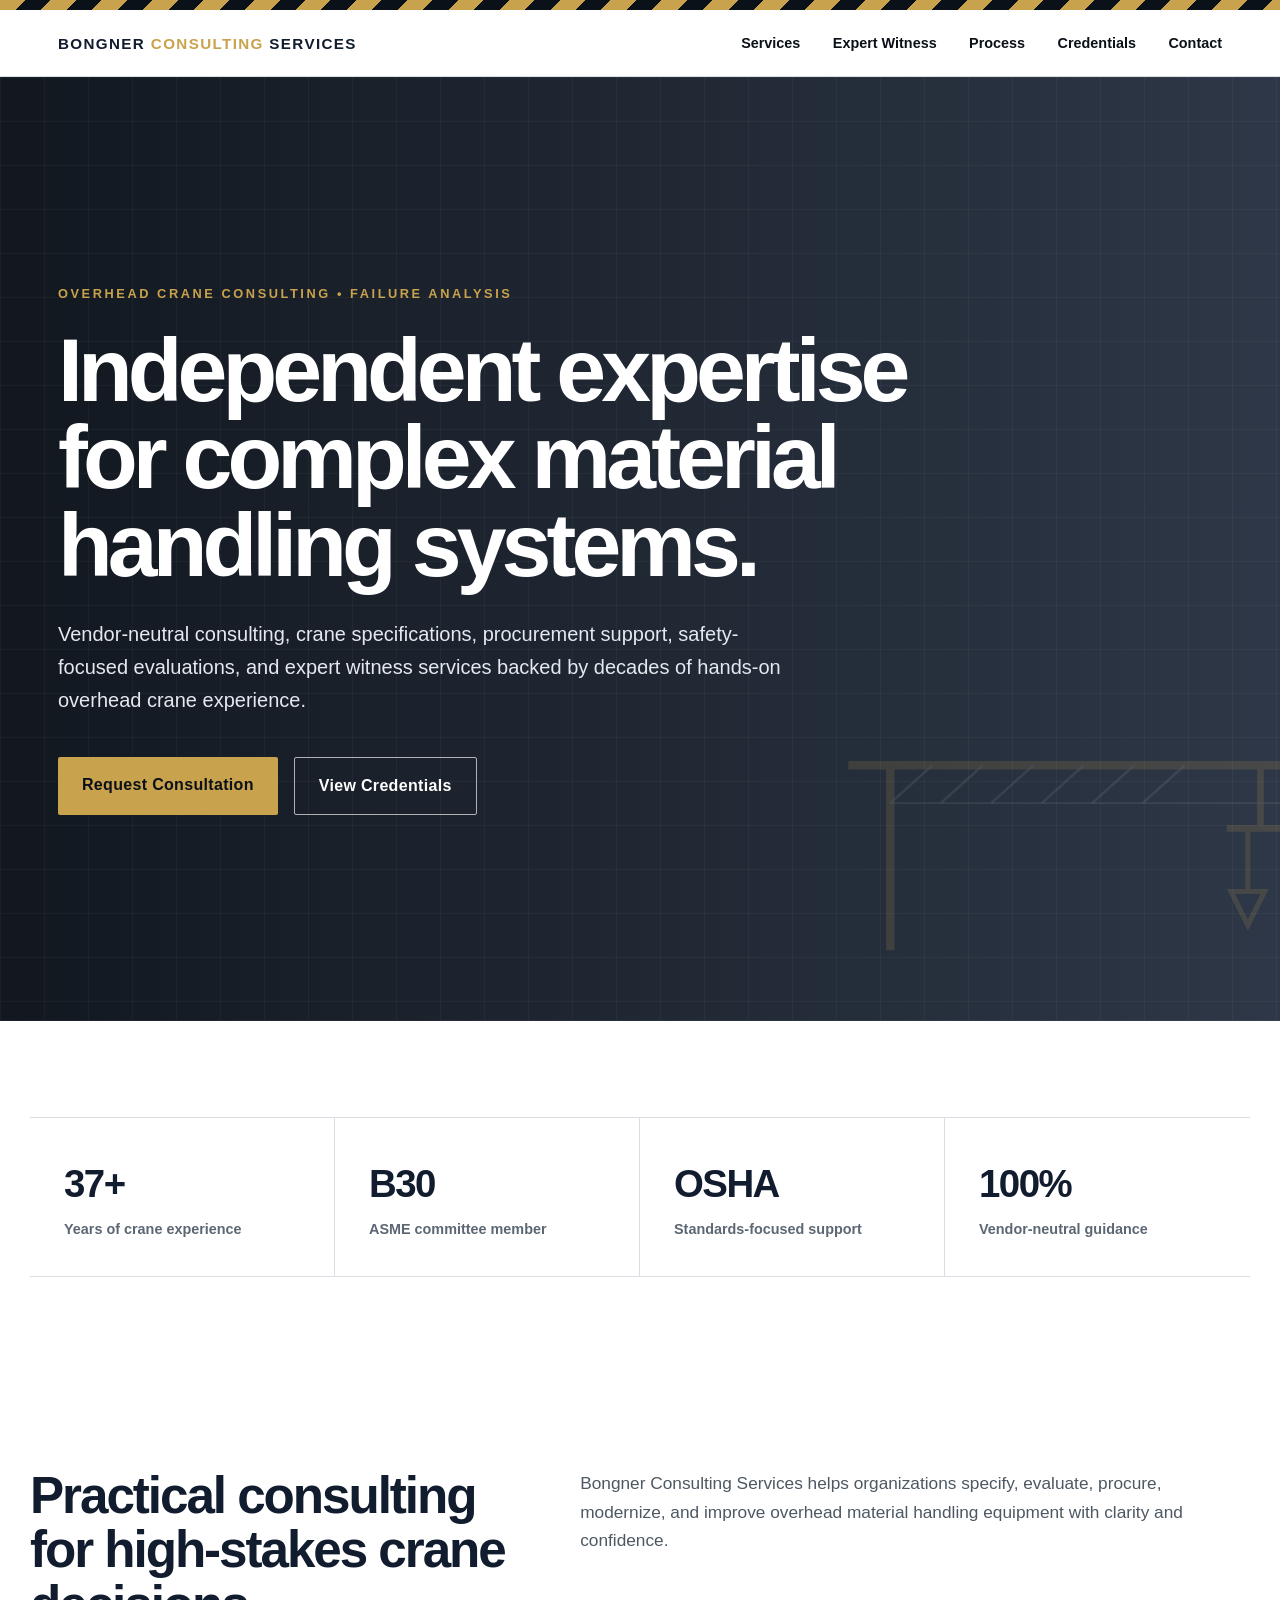
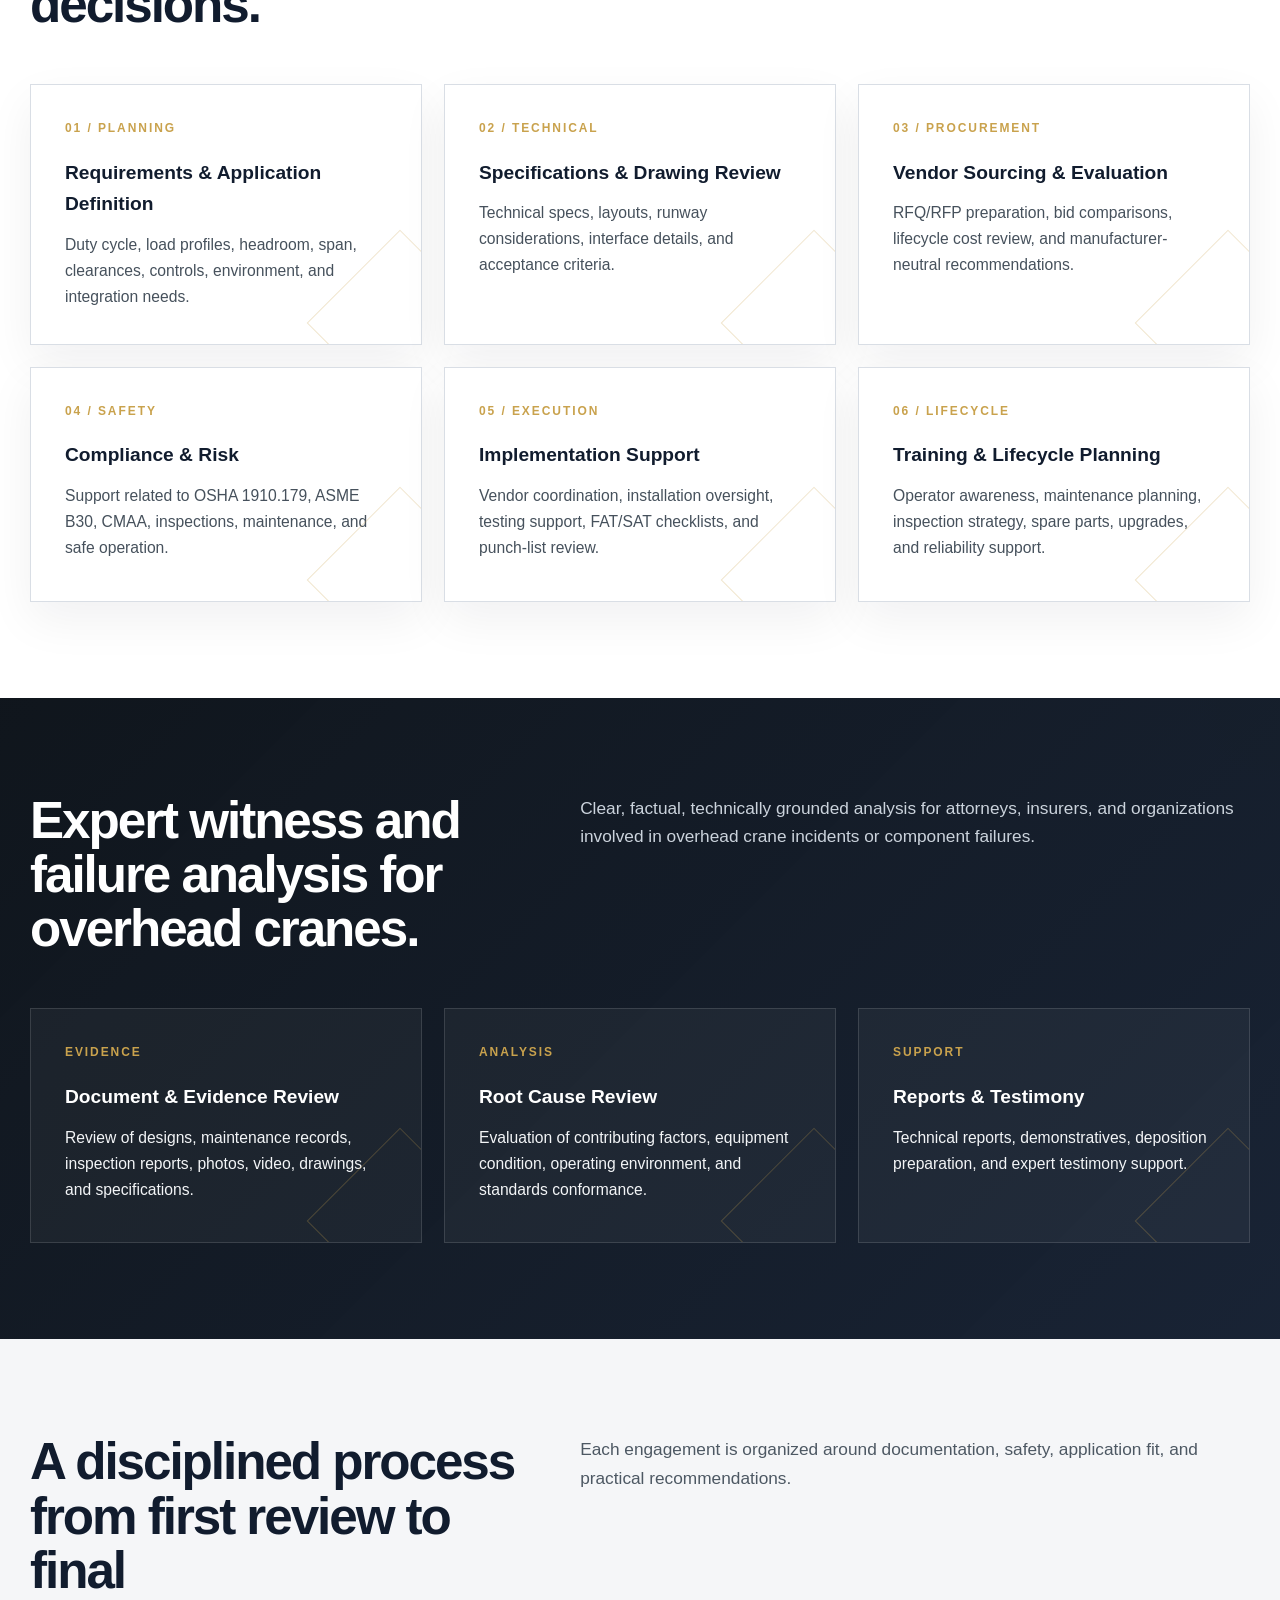
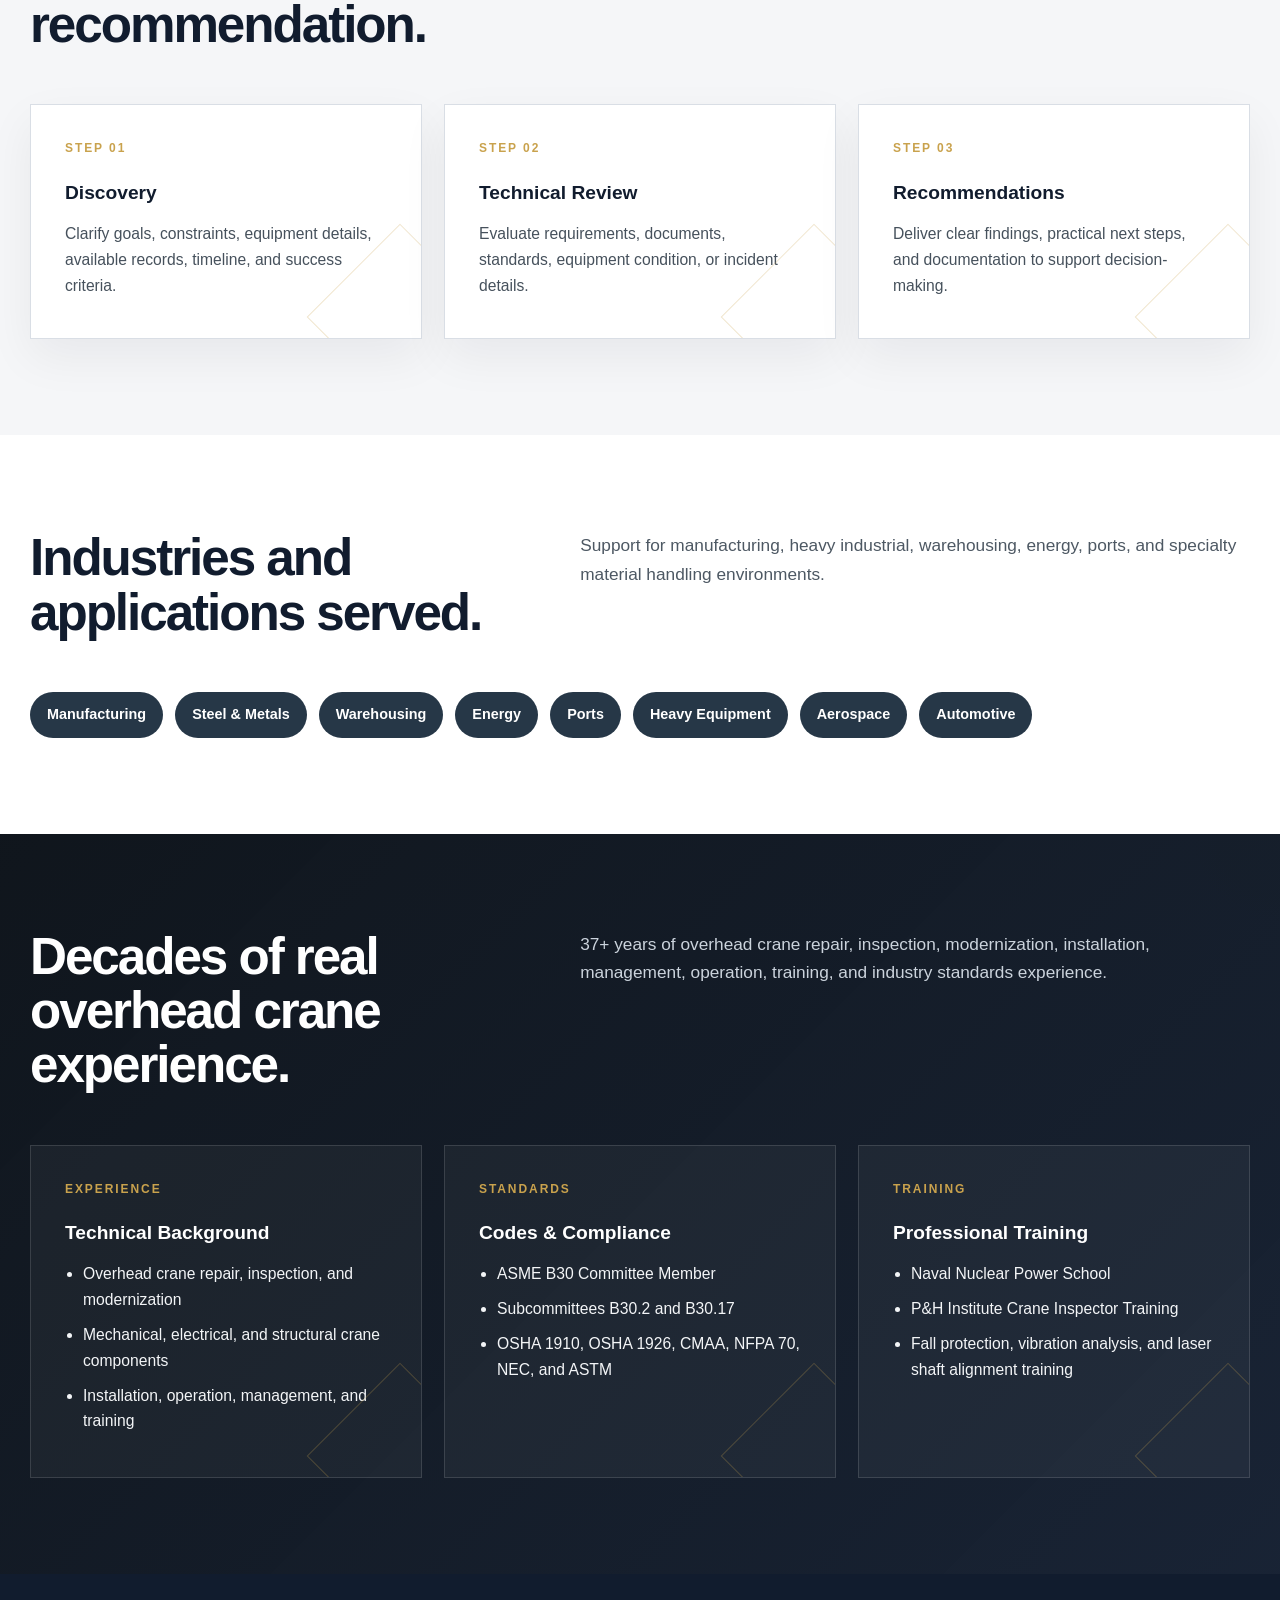
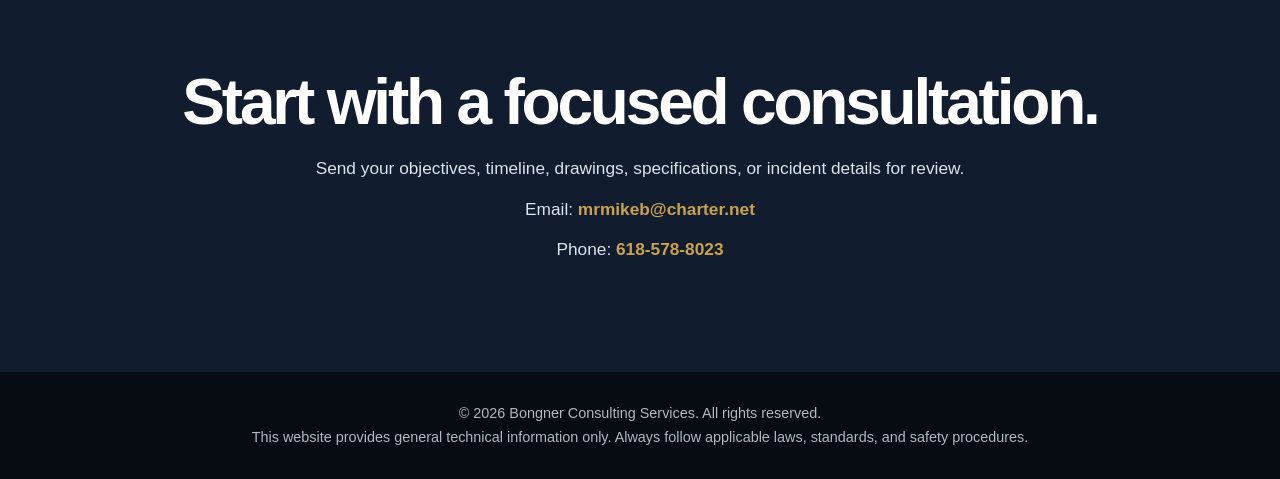
==== index.html @ 67216e76 "Update index.html" ====
<!DOCTYPE html>
<html lang="en">
<head>
  <meta charset="UTF-8" />
  <meta name="viewport" content="width=device-width, initial-scale=1.0" />
  <title>Bongner Consulting Services | Overhead Crane Consulting</title>
  <meta name="description" content="Independent overhead crane consulting, material handling specifications, failure analysis, and expert witness services." />

  <style>
    :root {
      --ink: #0b1118;
      --navy: #111c2e;
      --steel: #263747;
      --slate: #5c6773;
      --gold: #c9a24d;
      --light: #f5f6f8;
      --white: #ffffff;
      --line: #d9dee5;
    }

    * {
      box-sizing: border-box;
      margin: 0;
      padding: 0;
    }

    html {
      scroll-behavior: smooth;
    }

    body {
      font-family: "Segoe UI", Arial, sans-serif;
      color: var(--ink);
      background: var(--white);
      line-height: 1.65;
    }

    a {
      color: inherit;
    }

    header {
      position: sticky;
      top: 0;
      z-index: 1000;
      background: rgba(255,255,255,.96);
      border-bottom: 1px solid var(--line);
      backdrop-filter: blur(14px);
    }

    .nav {
      max-width: 1220px;
      margin: auto;
      padding: 20px 28px;
      display: flex;
      justify-content: space-between;
      align-items: center;
    }

    .brand {
      font-weight: 900;
      text-transform: uppercase;
      letter-spacing: .09em;
      color: var(--navy);
      font-size: .95rem;
    }

    .brand span {
      color: var(--gold);
    }

    nav a {
      text-decoration: none;
      margin-left: 28px;
      font-size: .9rem;
      font-weight: 700;
      color: var(--ink);
    }

    nav a:hover {
      color: var(--gold);
    }

    .hero {
      position: relative;
      min-height: 92vh;
      display: flex;
      align-items: center;
      overflow: hidden;
      color: var(--white);
      background:
        linear-gradient(90deg, rgba(8,14,22,.96), rgba(17,28,46,.88)),
        url("https://images.unsplash.com/photo-1581093458791-9d42cc6f9f56?auto=format&fit=crop&w=1800&q=80");
      background-size: cover;
      background-position: center;
    }

    .hero::after {
      content: "";
      position: absolute;
      inset: 0;
      background-image:
        linear-gradient(rgba(255,255,255,.035) 1px, transparent 1px),
        linear-gradient(90deg, rgba(255,255,255,.035) 1px, transparent 1px);
      background-size: 44px 44px;
      pointer-events: none;
    }

    .hero-inner {
      position: relative;
      z-index: 2;
      max-width: 1220px;
      margin: auto;
      padding: 110px 28px;
      width: 100%;
    }

    .eyebrow {
      color: var(--gold);
      font-weight: 900;
      letter-spacing: .2em;
      text-transform: uppercase;
      margin-bottom: 22px;
      font-size: .8rem;
    }

    h1 {
      max-width: 900px;
      font-size: clamp(3rem, 7vw, 6rem);
      line-height: .98;
      letter-spacing: -.055em;
      margin-bottom: 28px;
    }

    .hero p {
      max-width: 740px;
      font-size: 1.25rem;
      color: #e4e9ef;
      margin-bottom: 40px;
    }

    .hero-actions {
      display: flex;
      gap: 16px;
      flex-wrap: wrap;
    }

    .btn {
      display: inline-block;
      text-decoration: none;
      padding: 15px 24px;
      font-weight: 900;
      letter-spacing: .02em;
      border-radius: 2px;
    }

    .btn-primary {
      background: var(--gold);
      color: var(--ink);
    }

    .btn-secondary {
      border: 1px solid rgba(255,255,255,.65);
      color: var(--white);
    }

    .crane-graphic {
      position: absolute;
      right: -90px;
      bottom: 20px;
      width: 620px;
      max-width: 46vw;
      opacity: .16;
      z-index: 1;
    }

    .industrial-strip {
      height: 10px;
      background: repeating-linear-gradient(
        135deg,
        var(--gold) 0 18px,
        var(--ink) 18px 36px
      );
    }

    section {
      padding: 96px 28px;
    }

    .container {
      max-width: 1220px;
      margin: auto;
    }

    .section-heading {
      display: grid;
      grid-template-columns: 1fr 1.35fr;
      gap: 54px;
      margin-bottom: 52px;
      align-items: start;
    }

    .section-heading h2 {
      color: var(--navy);
      font-size: clamp(2.1rem, 4vw, 3.4rem);
      line-height: 1.06;
      letter-spacing: -.04em;
    }

    .section-heading p {
      color: #4d5863;
      font-size: 1.08rem;
    }

    .grid {
      display: grid;
      grid-template-columns: repeat(3, 1fr);
      gap: 22px;
    }

    .card {
      position: relative;
      overflow: hidden;
      background: var(--white);
      border: 1px solid var(--line);
      padding: 34px;
      min-height: 235px;
      box-shadow: 0 18px 45px rgba(16,24,32,.06);
    }

    .card::after {
      content: "";
      position: absolute;
      right: -45px;
      bottom: -45px;
      width: 130px;
      height: 130px;
      border: 1px solid rgba(201,162,77,.28);
      transform: rotate(45deg);
    }

    .card-label {
      color: var(--gold);
      font-weight: 900;
      text-transform: uppercase;
      letter-spacing: .16em;
      font-size: .75rem;
      margin-bottom: 18px;
    }

    .card h3 {
      color: var(--navy);
      font-size: 1.2rem;
      margin-bottom: 12px;
    }

    .card p,
    .card li {
      color: #46515c;
      font-size: .98rem;
    }

    .dark {
      background:
        linear-gradient(135deg, rgba(11,17,24,.98), rgba(17,28,46,.97)),
        radial-gradient(circle at top right, rgba(201,162,77,.12), transparent 35%);
      color: var(--white);
    }

    .dark .section-heading h2,
    .dark .card h3 {
      color: var(--white);
    }

    .dark .section-heading p {
      color: #cbd3dc;
    }

    .dark .card {
      background: rgba(255,255,255,.045);
      border: 1px solid rgba(255,255,255,.13);
      box-shadow: none;
    }

    .dark .card p,
    .dark .card li {
      color: #f3f5f7;
      font-weight: 500;
    }

    .light {
      background: var(--light);
    }

    ul {
      padding-left: 18px;
    }

    li {
      margin-bottom: 9px;
    }

    .stats {
      display: grid;
      grid-template-columns: repeat(4, 1fr);
      border-top: 1px solid var(--line);
      border-bottom: 1px solid var(--line);
    }

    .stat {
      padding: 34px;
      border-right: 1px solid var(--line);
    }

    .stat:last-child {
      border-right: none;
    }

    .stat strong {
      display: block;
      font-size: 2.4rem;
      color: var(--navy);
      letter-spacing: -.04em;
    }

    .stat span {
      color: var(--slate);
      font-weight: 700;
      font-size: .9rem;
    }

    .industries {
      display: flex;
      flex-wrap: wrap;
      gap: 12px;
    }

    .tag {
      background: var(--steel);
      color: var(--white);
      padding: 11px 17px;
      border-radius: 999px;
      font-weight: 800;
      font-size: .9rem;
    }

    .contact {
      background: var(--navy);
      color: var(--white);
      text-align: center;
    }

    .contact h2 {
      font-size: clamp(2.3rem, 5vw, 4.4rem);
      line-height: 1;
      letter-spacing: -.05em;
      margin-bottom: 20px;
    }

    .contact p {
      color: #dbe3ec;
      margin-bottom: 12px;
      font-size: 1.08rem;
    }

    .contact a {
      color: var(--gold);
      font-weight: 900;
      text-decoration: none;
    }

    footer {
      background: #070c12;
      color: #aeb8c2;
      text-align: center;
      padding: 30px;
      font-size: .9rem;
    }

    @media (max-width: 900px) {
      .nav {
        display: block;
      }

      nav {
        margin-top: 14px;
      }

      nav a {
        display: inline-block;
        margin: 8px 16px 0 0;
      }

      .section-heading,
      .grid,
      .stats {
        grid-template-columns: 1fr;
      }

      .stat {
        border-right: none;
        border-bottom: 1px solid var(--line);
      }

      .crane-graphic {
        opacity: .08;
        max-width: 90vw;
      }

      .hero {
        min-height: auto;
      }
    }
  </style>
</head>

<body>

<div class="industrial-strip"></div>

<header>
  <div class="nav">
    <div class="brand">Bongner <span>Consulting</span> Services</div>
    <nav>
      <a href="#services">Services</a>
      <a href="#expert">Expert Witness</a>
      <a href="#process">Process</a>
      <a href="#credentials">Credentials</a>
      <a href="#contact">Contact</a>
    </nav>
  </div>
</header>

<section class="hero">
  <div class="hero-inner">
    <div class="eyebrow">Overhead Crane Consulting • Failure Analysis</div>
    <h1>Independent expertise for complex material handling systems.</h1>
    <p>
      Vendor-neutral consulting, crane specifications, procurement support,
      safety-focused evaluations, and expert witness services backed by decades
      of hands-on overhead crane experience.
    </p>

    <div class="hero-actions">
      <a class="btn btn-primary" href="#contact">Request Consultation</a>
      <a class="btn btn-secondary" href="#credentials">View Credentials</a>
    </div>
  </div>

  <svg class="crane-graphic" viewBox="0 0 700 360" fill="none" xmlns="http://www.w3.org/2000/svg">
    <path d="M80 80H620" stroke="#c9a24d" stroke-width="10"/>
    <path d="M130 80V300" stroke="#c9a24d" stroke-width="10"/>
    <path d="M570 80V155" stroke="#c9a24d" stroke-width="8"/>
    <path d="M530 155H610" stroke="#c9a24d" stroke-width="8"/>
    <path d="M555 155V230" stroke="#c9a24d" stroke-width="6"/>
    <path d="M535 230L555 270L575 230H535Z" stroke="#c9a24d" stroke-width="6"/>
    <path d="M130 125H620" stroke="#ffffff" stroke-width="2" opacity=".5"/>
    <path d="M180 80L130 125" stroke="#ffffff" stroke-width="3" opacity=".5"/>
    <path d="M240 80L190 125" stroke="#ffffff" stroke-width="3" opacity=".5"/>
    <path d="M300 80L250 125" stroke="#ffffff" stroke-width="3" opacity=".5"/>
    <path d="M360 80L310 125" stroke="#ffffff" stroke-width="3" opacity=".5"/>
    <path d="M420 80L370 125" stroke="#ffffff" stroke-width="3" opacity=".5"/>
    <path d="M480 80L430 125" stroke="#ffffff" stroke-width="3" opacity=".5"/>
  </svg>
</section>

<section>
  <div class="container">
    <div class="stats">
      <div class="stat">
        <strong>37+</strong>
        <span>Years of crane experience</span>
      </div>
      <div class="stat">
        <strong>B30</strong>
        <span>ASME committee member</span>
      </div>
      <div class="stat">
        <strong>OSHA</strong>
        <span>Standards-focused support</span>
      </div>
      <div class="stat">
        <strong>100%</strong>
        <span>Vendor-neutral guidance</span>
      </div>
    </div>
  </div>
</section>

<section id="services">
  <div class="container">
    <div class="section-heading">
      <h2>Practical consulting for high-stakes crane decisions.</h2>
      <p>
        Bongner Consulting Services helps organizations specify, evaluate,
        procure, modernize, and improve overhead material handling equipment
        with clarity and confidence.
      </p>
    </div>

    <div class="grid">
      <div class="card">
        <div class="card-label">01 / Planning</div>
        <h3>Requirements & Application Definition</h3>
        <p>Duty cycle, load profiles, headroom, span, clearances, controls, environment, and integration needs.</p>
      </div>

      <div class="card">
        <div class="card-label">02 / Technical</div>
        <h3>Specifications & Drawing Review</h3>
        <p>Technical specs, layouts, runway considerations, interface details, and acceptance criteria.</p>
      </div>

      <div class="card">
        <div class="card-label">03 / Procurement</div>
        <h3>Vendor Sourcing & Evaluation</h3>
        <p>RFQ/RFP preparation, bid comparisons, lifecycle cost review, and manufacturer-neutral recommendations.</p>
      </div>

      <div class="card">
        <div class="card-label">04 / Safety</div>
        <h3>Compliance & Risk</h3>
        <p>Support related to OSHA 1910.179, ASME B30, CMAA, inspections, maintenance, and safe operation.</p>
      </div>

      <div class="card">
        <div class="card-label">05 / Execution</div>
        <h3>Implementation Support</h3>
        <p>Vendor coordination, installation oversight, testing support, FAT/SAT checklists, and punch-list review.</p>
      </div>

      <div class="card">
        <div class="card-label">06 / Lifecycle</div>
        <h3>Training & Lifecycle Planning</h3>
        <p>Operator awareness, maintenance planning, inspection strategy, spare parts, upgrades, and reliability support.</p>
      </div>
    </div>
  </div>
</section>

<section id="expert" class="dark">
  <div class="container">
    <div class="section-heading">
      <h2>Expert witness and failure analysis for overhead cranes.</h2>
      <p>
        Clear, factual, technically grounded analysis for attorneys, insurers,
        and organizations involved in overhead crane incidents or component failures.
      </p>
    </div>

    <div class="grid">
      <div class="card">
        <div class="card-label">Evidence</div>
        <h3>Document & Evidence Review</h3>
        <p>Review of designs, maintenance records, inspection reports, photos, video, drawings, and specifications.</p>
      </div>

      <div class="card">
        <div class="card-label">Analysis</div>
        <h3>Root Cause Review</h3>
        <p>Evaluation of contributing factors, equipment condition, operating environment, and standards conformance.</p>
      </div>

      <div class="card">
        <div class="card-label">Support</div>
        <h3>Reports & Testimony</h3>
        <p>Technical reports, demonstratives, deposition preparation, and expert testimony support.</p>
      </div>
    </div>
  </div>
</section>

<section id="process" class="light">
  <div class="container">
    <div class="section-heading">
      <h2>A disciplined process from first review to final recommendation.</h2>
      <p>
        Each engagement is organized around documentation, safety, application fit,
        and practical recommendations.
      </p>
    </div>

    <div class="grid">
      <div class="card">
        <div class="card-label">Step 01</div>
        <h3>Discovery</h3>
        <p>Clarify goals, constraints, equipment details, available records, timeline, and success criteria.</p>
      </div>

      <div class="card">
        <div class="card-label">Step 02</div>
        <h3>Technical Review</h3>
        <p>Evaluate requirements, documents, standards, equipment condition, or incident details.</p>
      </div>

      <div class="card">
        <div class="card-label">Step 03</div>
        <h3>Recommendations</h3>
        <p>Deliver clear findings, practical next steps, and documentation to support decision-making.</p>
      </div>
    </div>
  </div>
</section>

<section>
  <div class="container">
    <div class="section-heading">
      <h2>Industries and applications served.</h2>
      <p>
        Support for manufacturing, heavy industrial, warehousing, energy,
        ports, and specialty material handling environments.
      </p>
    </div>

    <div class="industries">
      <span class="tag">Manufacturing</span>
      <span class="tag">Steel & Metals</span>
      <span class="tag">Warehousing</span>
      <span class="tag">Energy</span>
      <span class="tag">Ports</span>
      <span class="tag">Heavy Equipment</span>
      <span class="tag">Aerospace</span>
      <span class="tag">Automotive</span>
    </div>
  </div>
</section>

<section id="credentials" class="dark">
  <div class="container">
    <div class="section-heading">
      <h2>Decades of real overhead crane experience.</h2>
      <p>
        37+ years of overhead crane repair, inspection, modernization,
        installation, management, operation, training, and industry standards experience.
      </p>
    </div>

    <div class="grid">
      <div class="card">
        <div class="card-label">Experience</div>
        <h3>Technical Background</h3>
        <ul>
          <li>Overhead crane repair, inspection, and modernization</li>
          <li>Mechanical, electrical, and structural crane components</li>
          <li>Installation, operation, management, and training</li>
        </ul>
      </div>

      <div class="card">
        <div class="card-label">Standards</div>
        <h3>Codes & Compliance</h3>
        <ul>
          <li>ASME B30 Committee Member</li>
          <li>Subcommittees B30.2 and B30.17</li>
          <li>OSHA 1910, OSHA 1926, CMAA, NFPA 70, NEC, and ASTM</li>
        </ul>
      </div>

      <div class="card">
        <div class="card-label">Training</div>
        <h3>Professional Training</h3>
        <ul>
          <li>Naval Nuclear Power School</li>
          <li>P&H Institute Crane Inspector Training</li>
          <li>Fall protection, vibration analysis, and laser shaft alignment training</li>
        </ul>
      </div>
    </div>
  </div>
</section>

<section id="contact" class="contact">
  <div class="container">
    <h2>Start with a focused consultation.</h2>
    <p>Send your objectives, timeline, drawings, specifications, or incident details for review.</p>
    <p>Email: <a href="mailto:mrmikeb@charter.net">mrmikeb@charter.net</a></p>
    <p>Phone: <a href="tel:16185788023">618-578-8023</a></p>
  </div>
</section>

<footer>
  <p>© 2026 Bongner Consulting Services. All rights reserved.</p>
  <p>This website provides general technical information only. Always follow applicable laws, standards, and safety procedures.</p>
</footer>

</body>
</html>
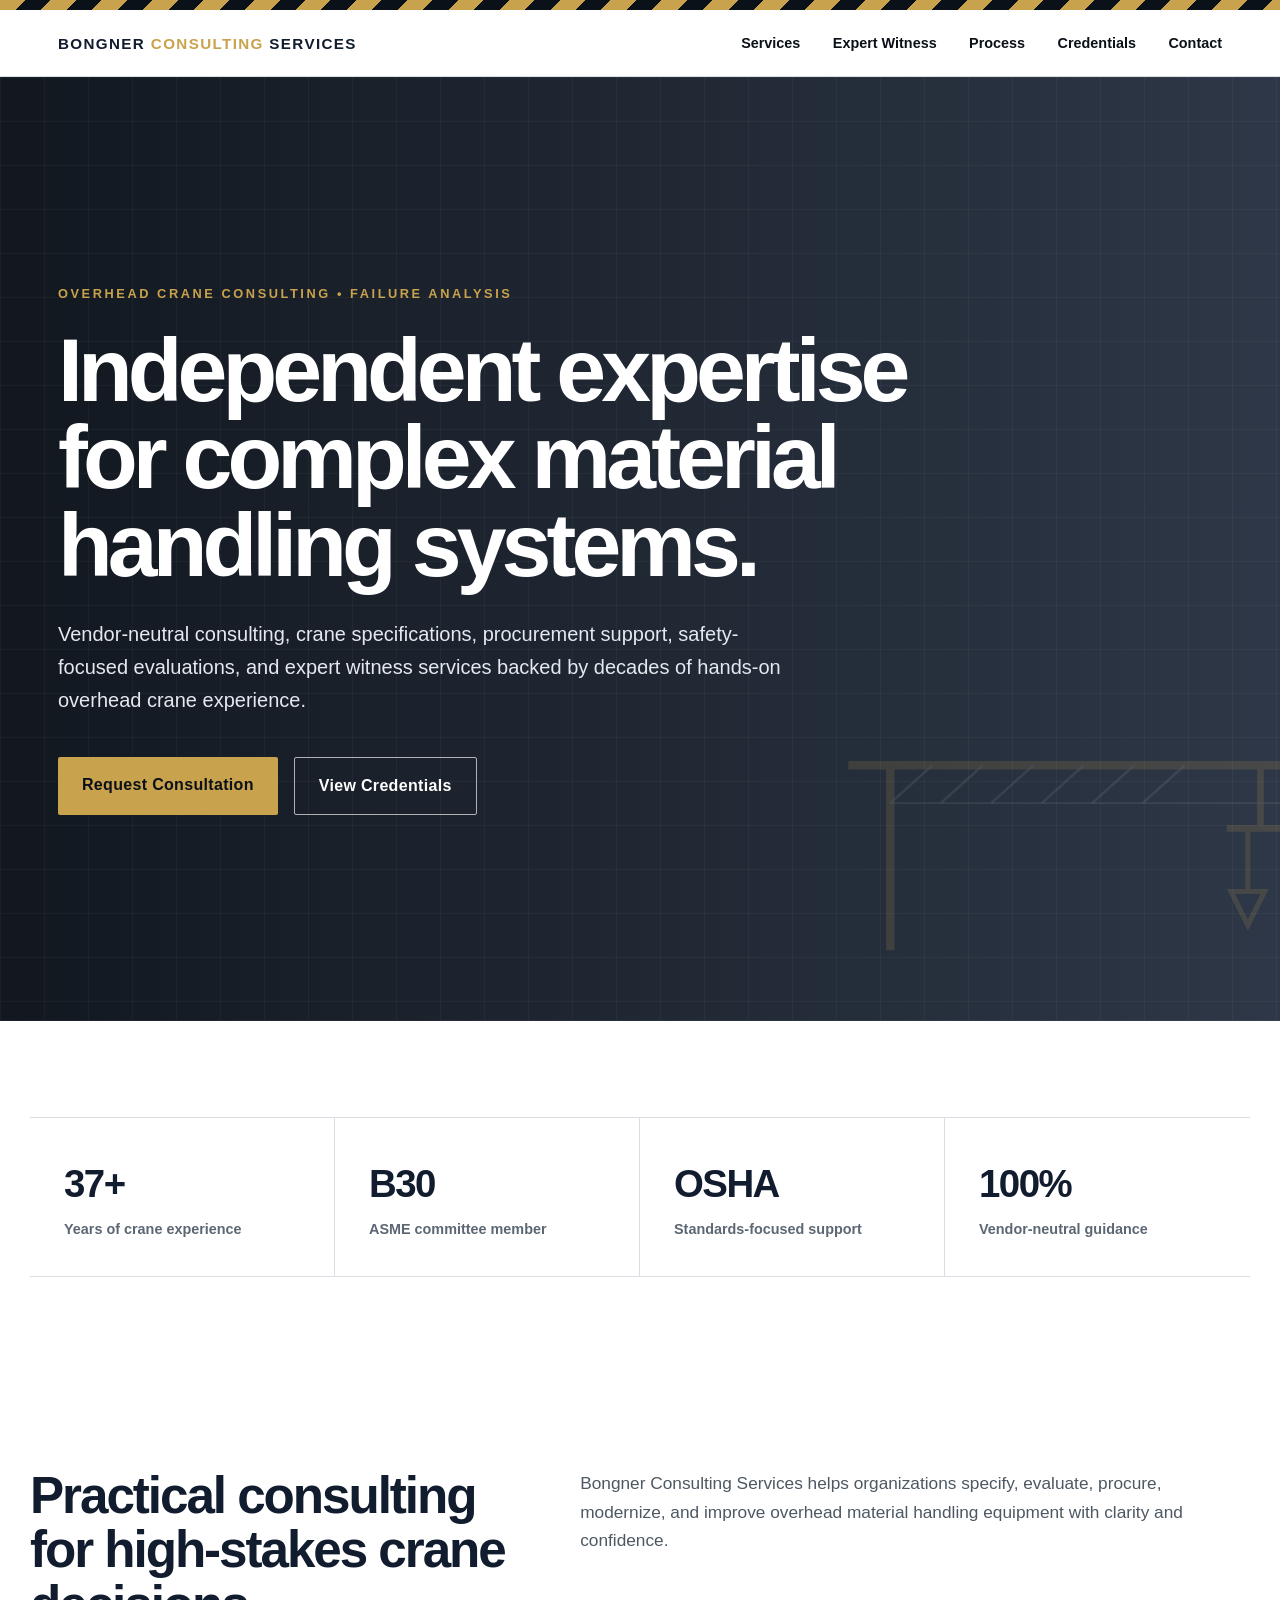
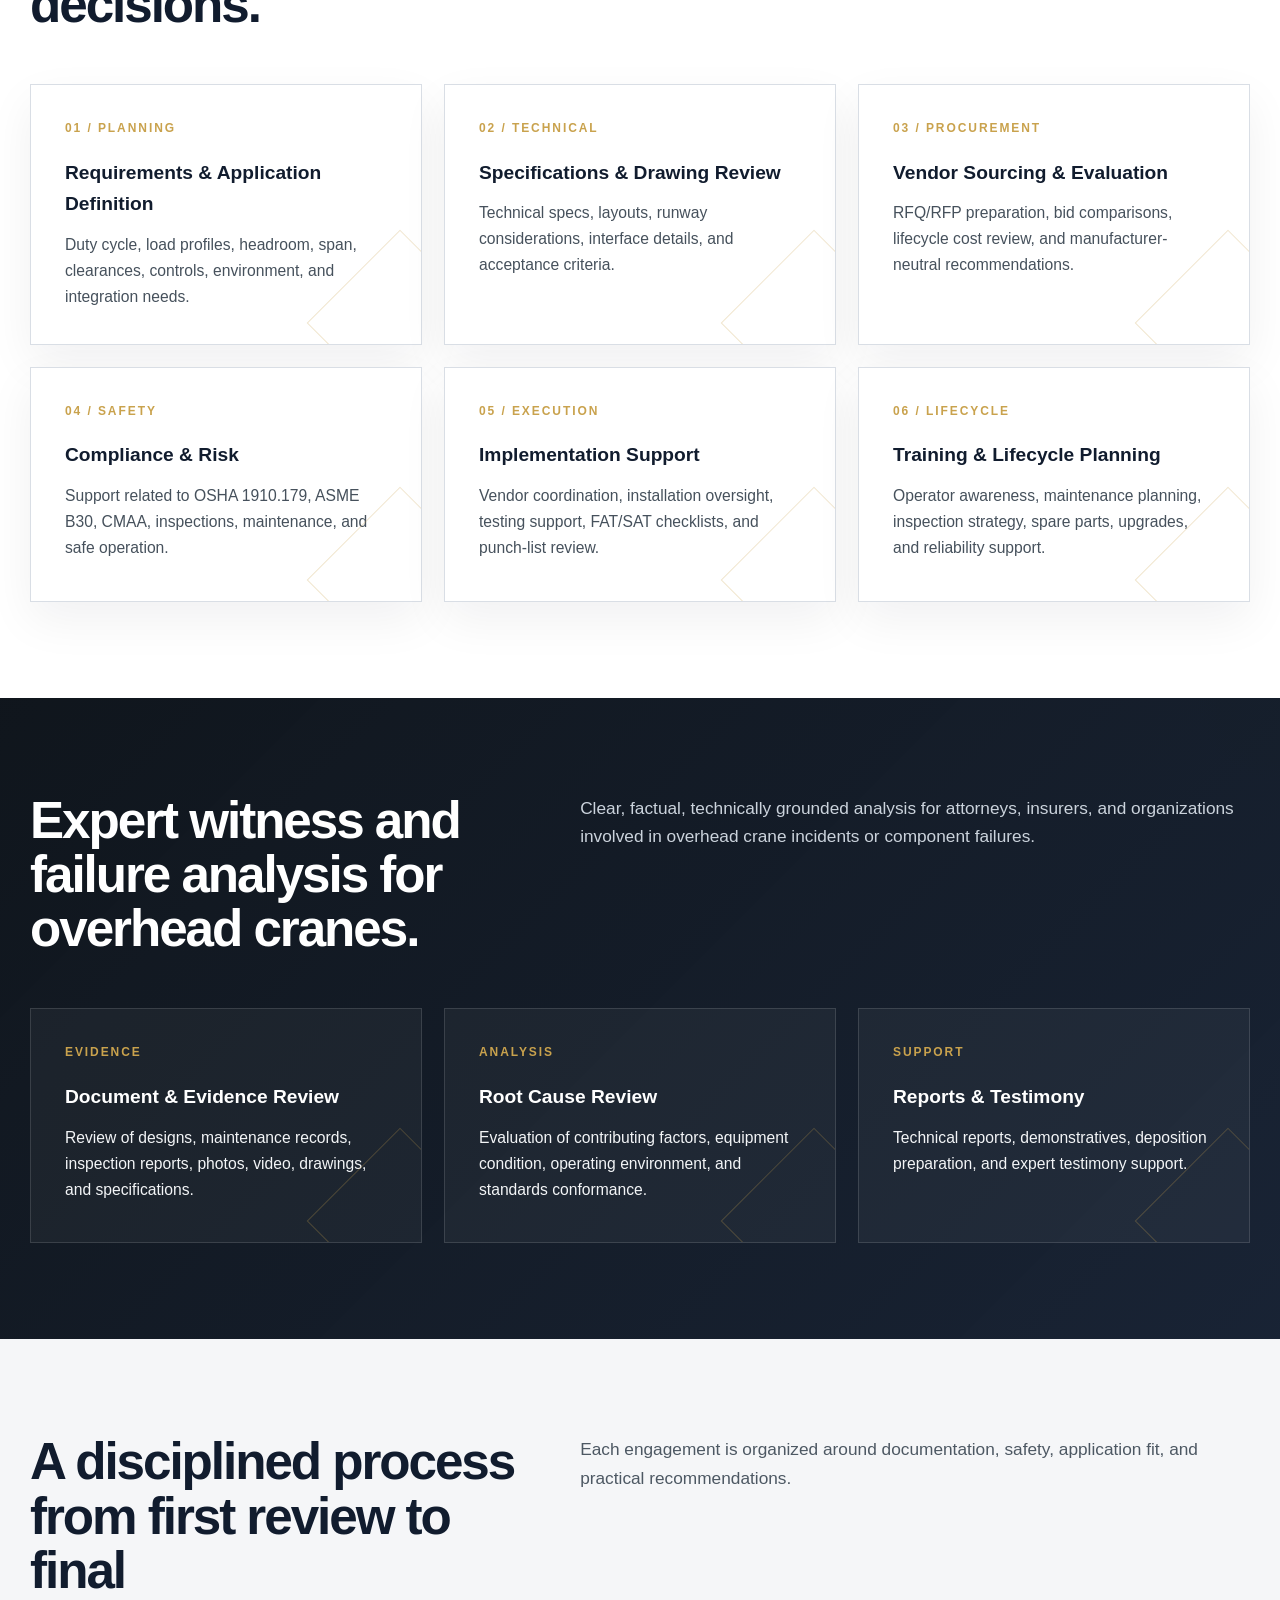
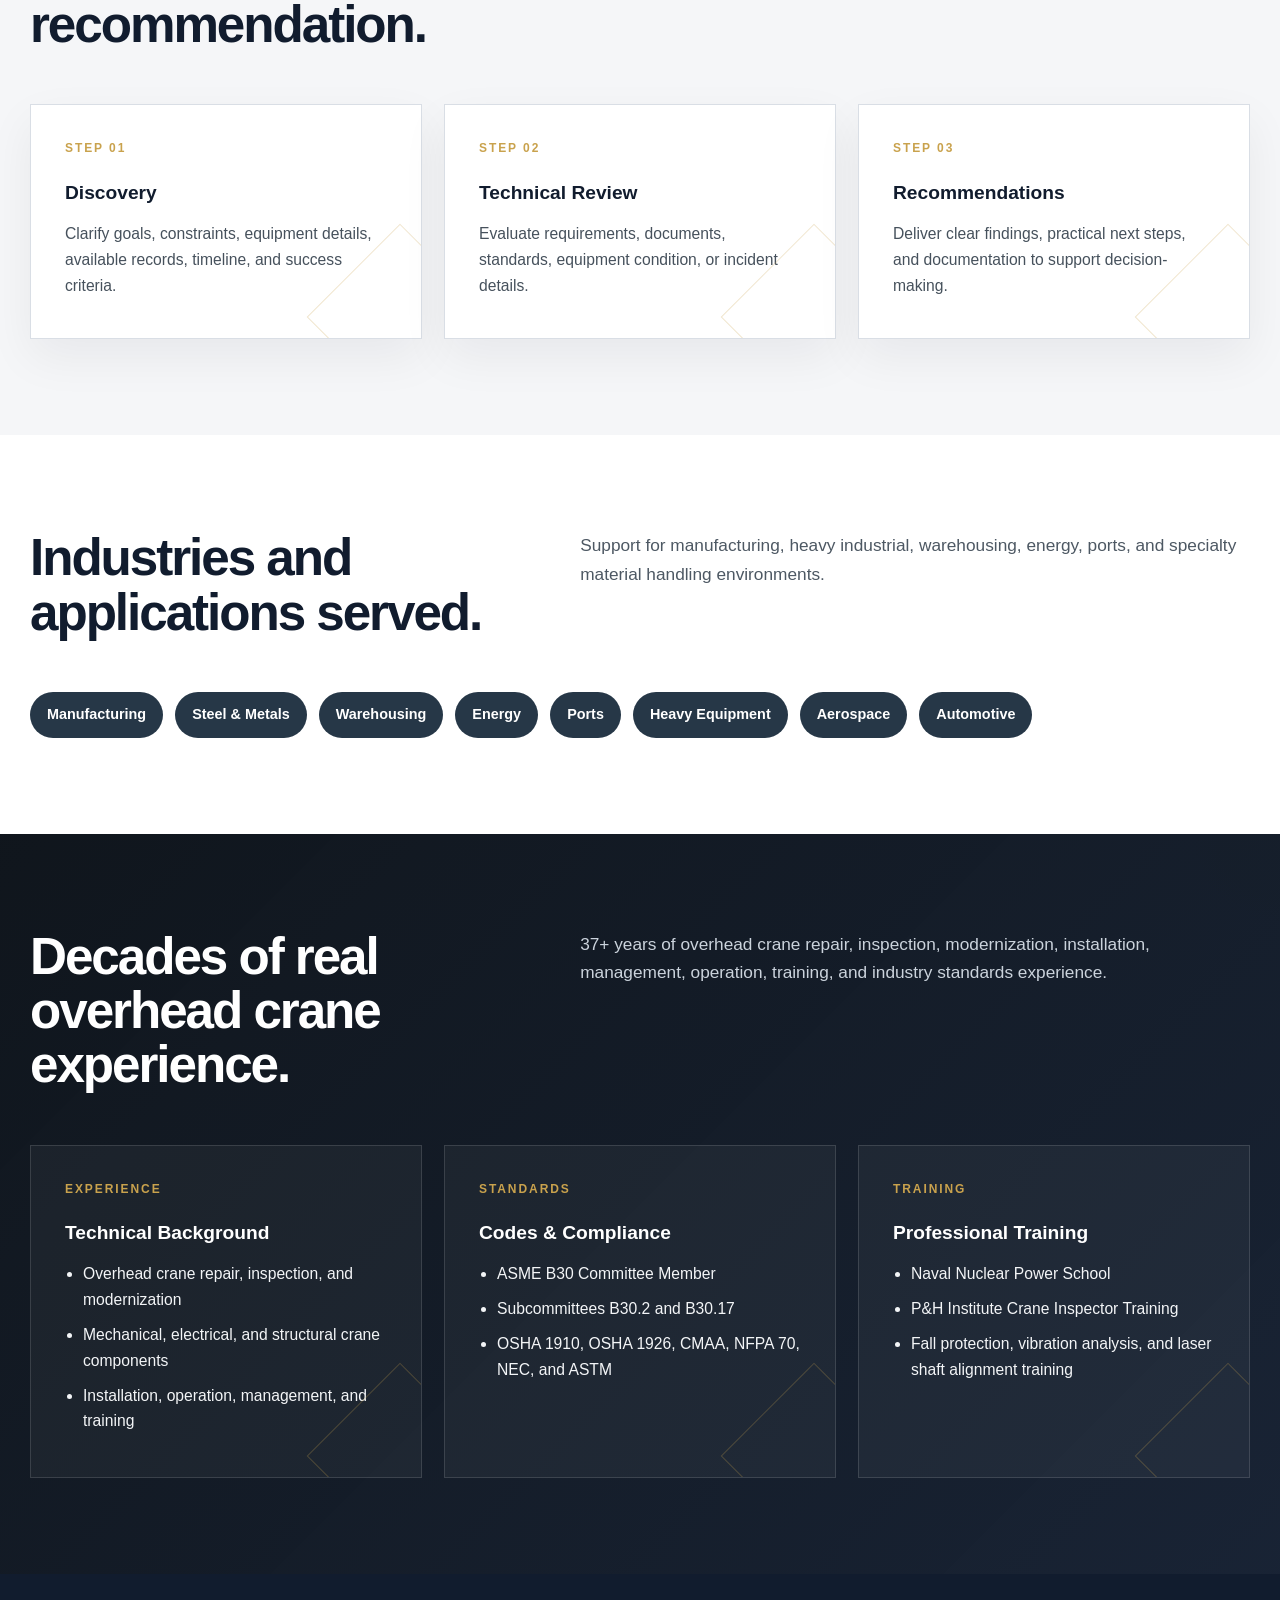
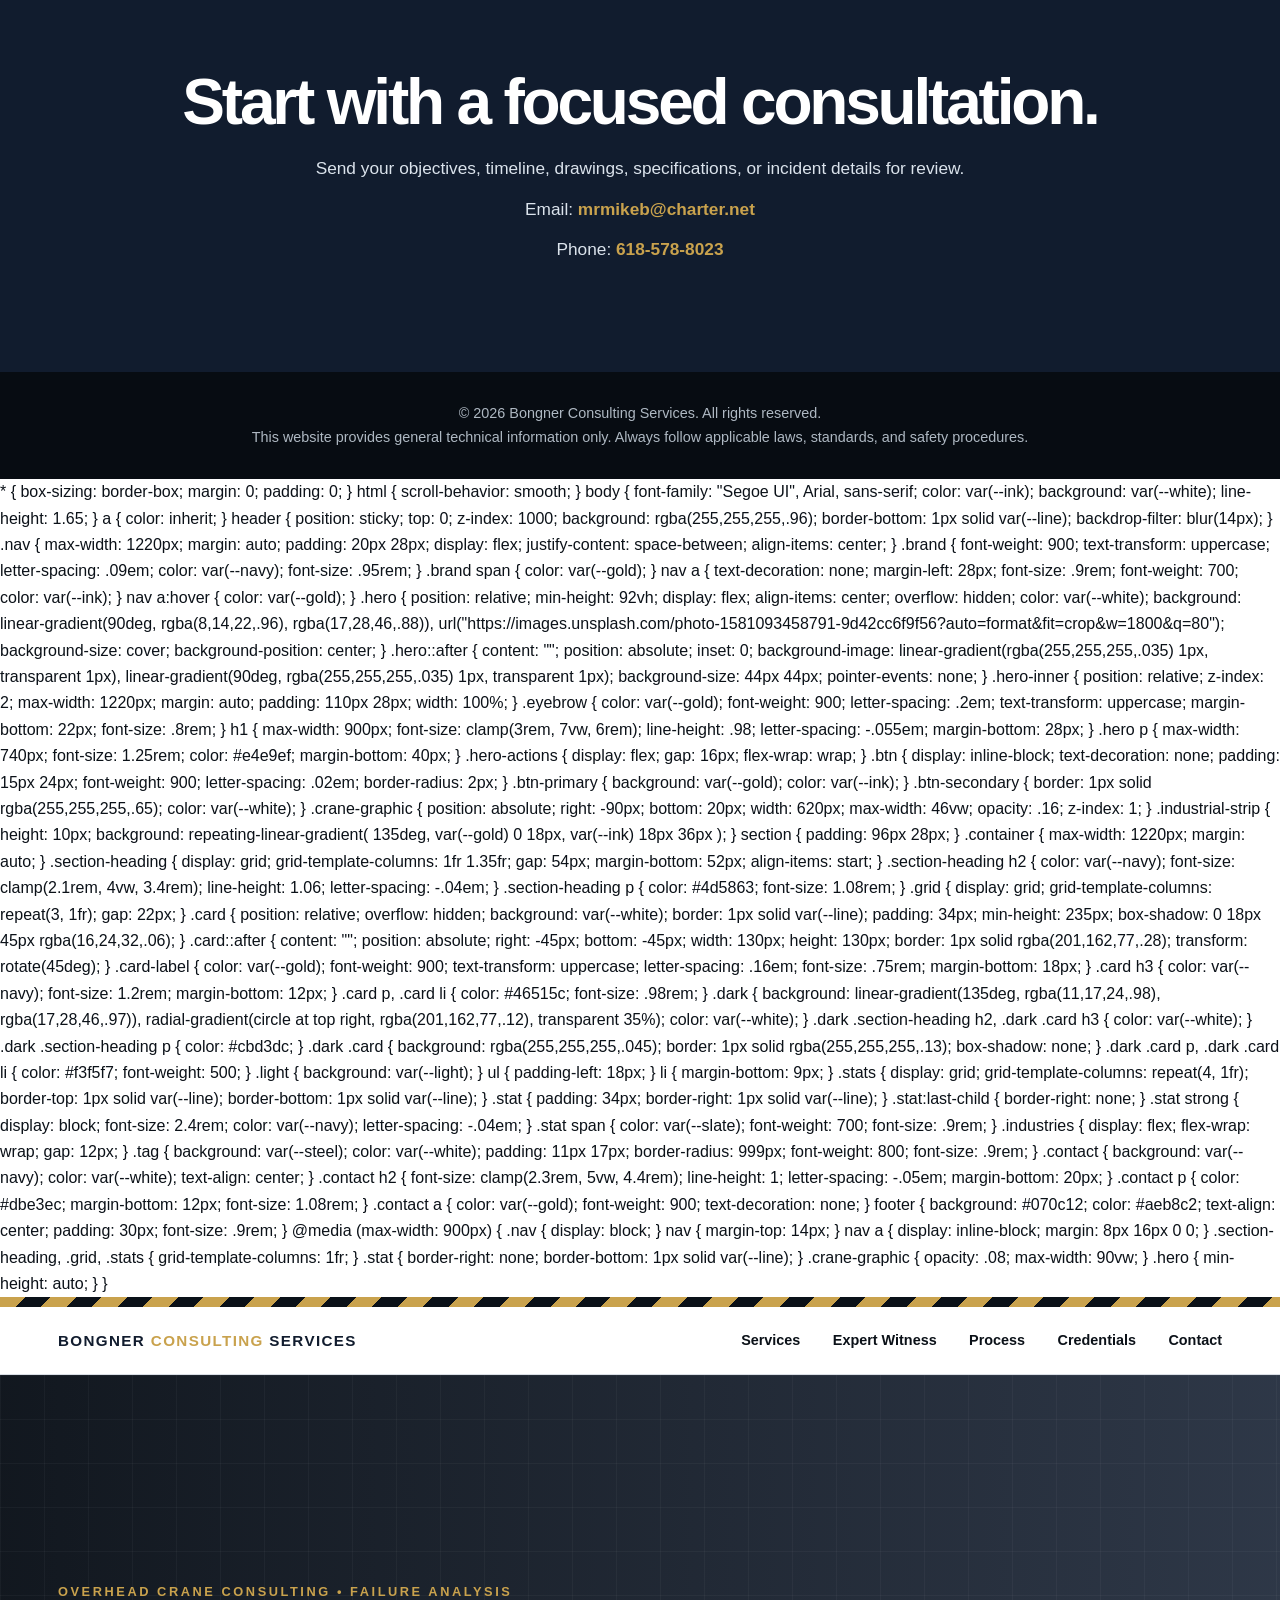
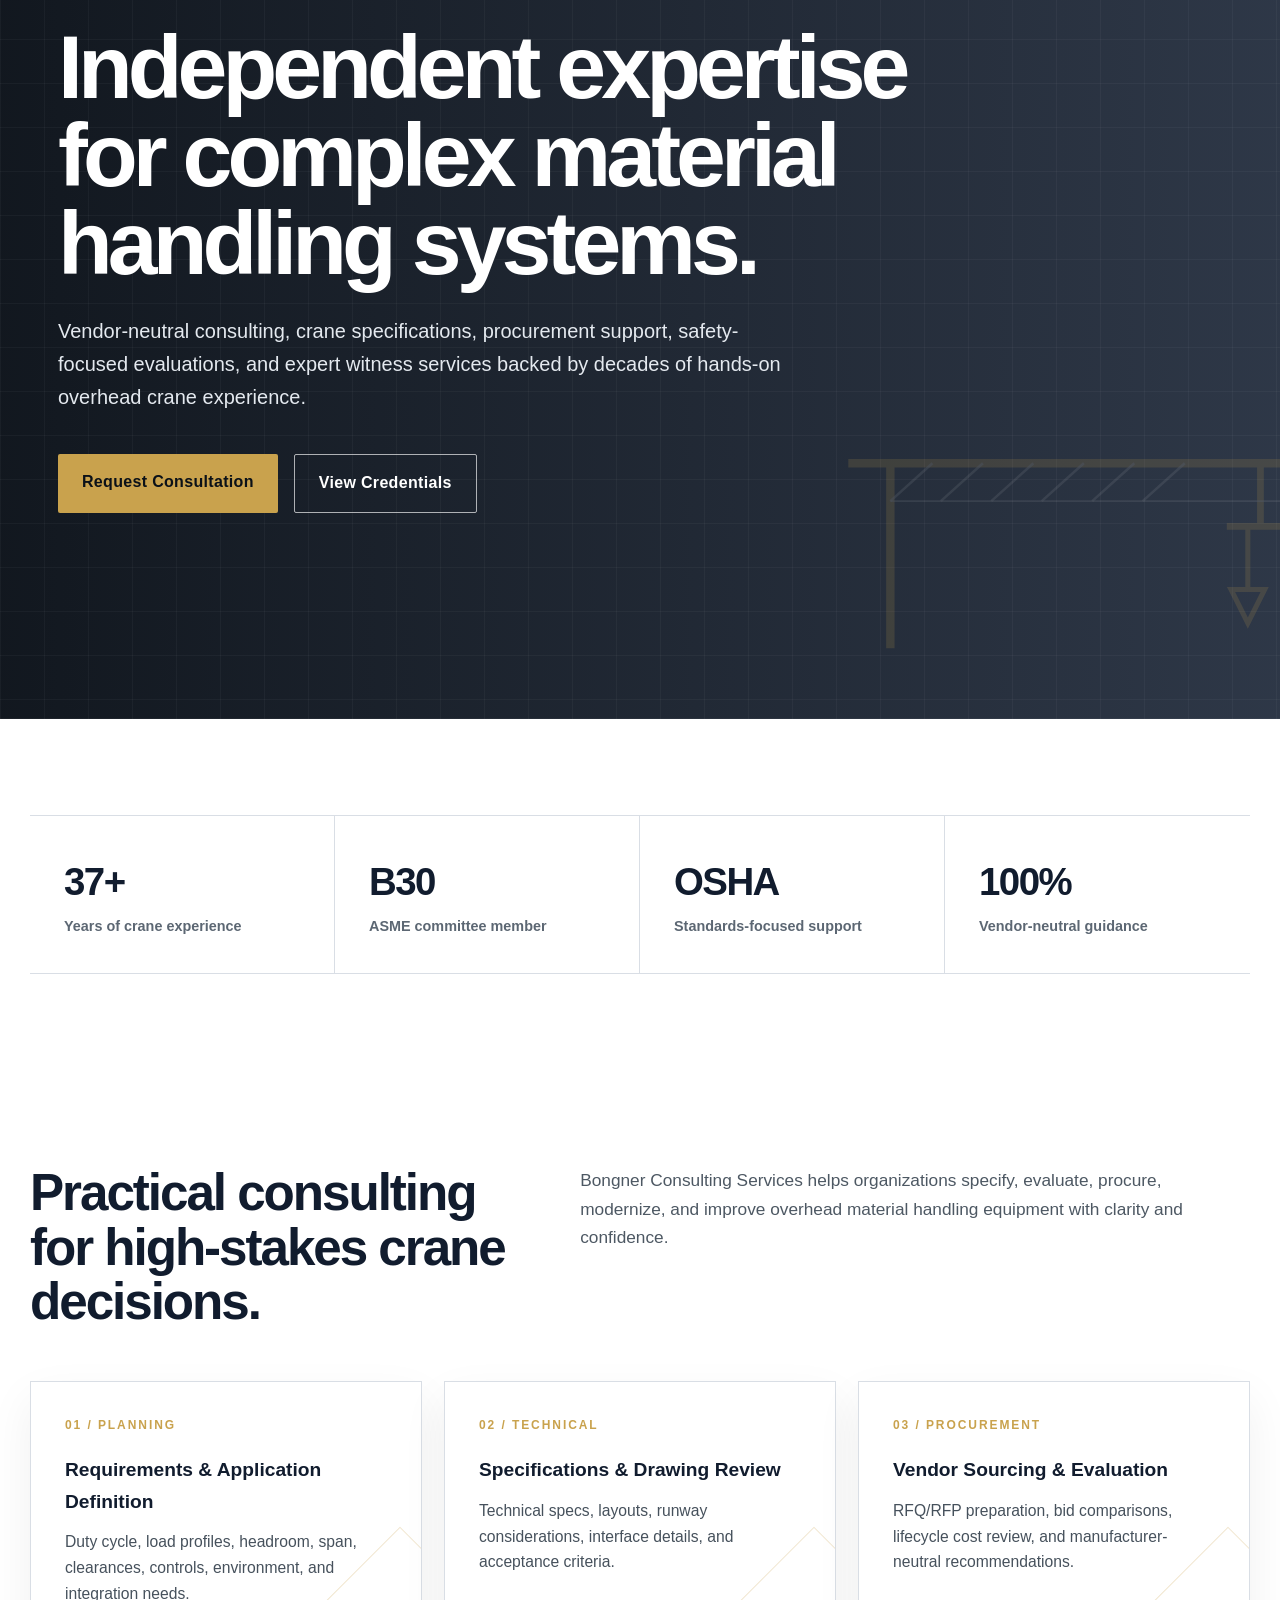
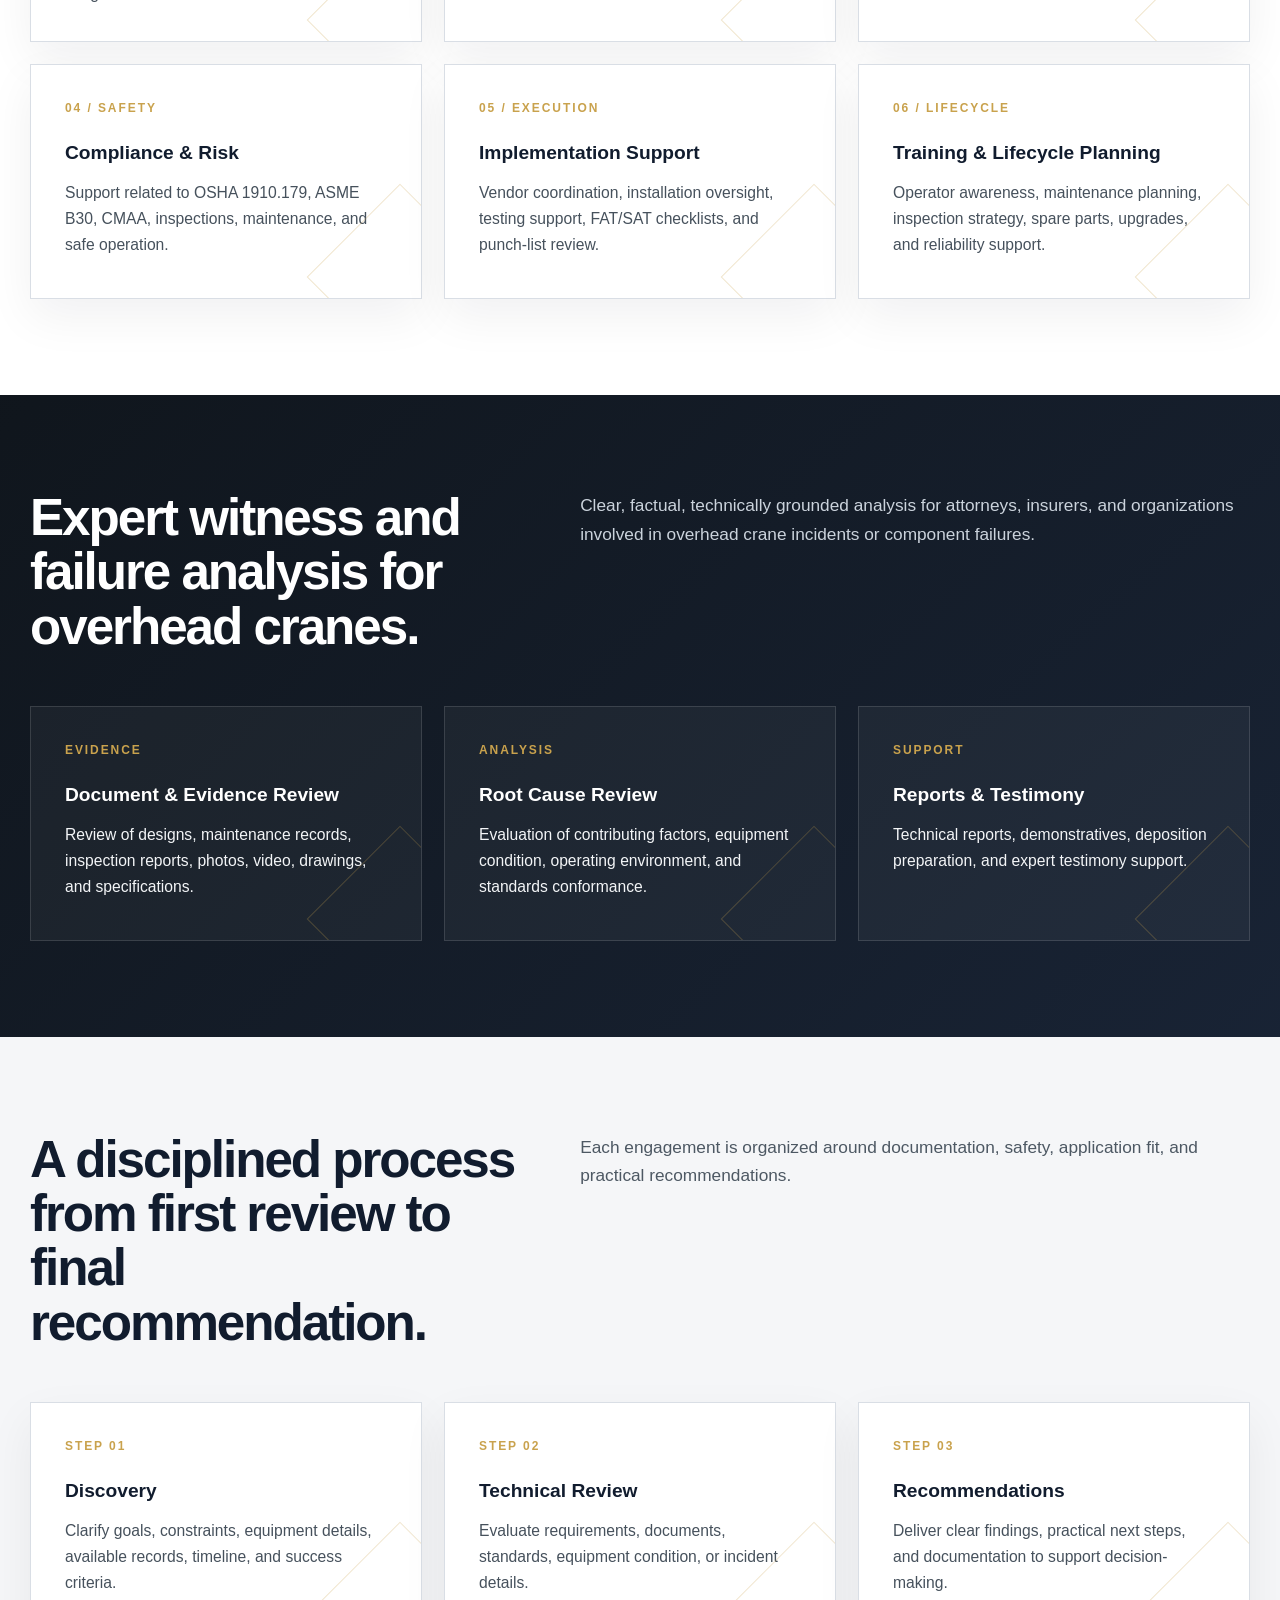
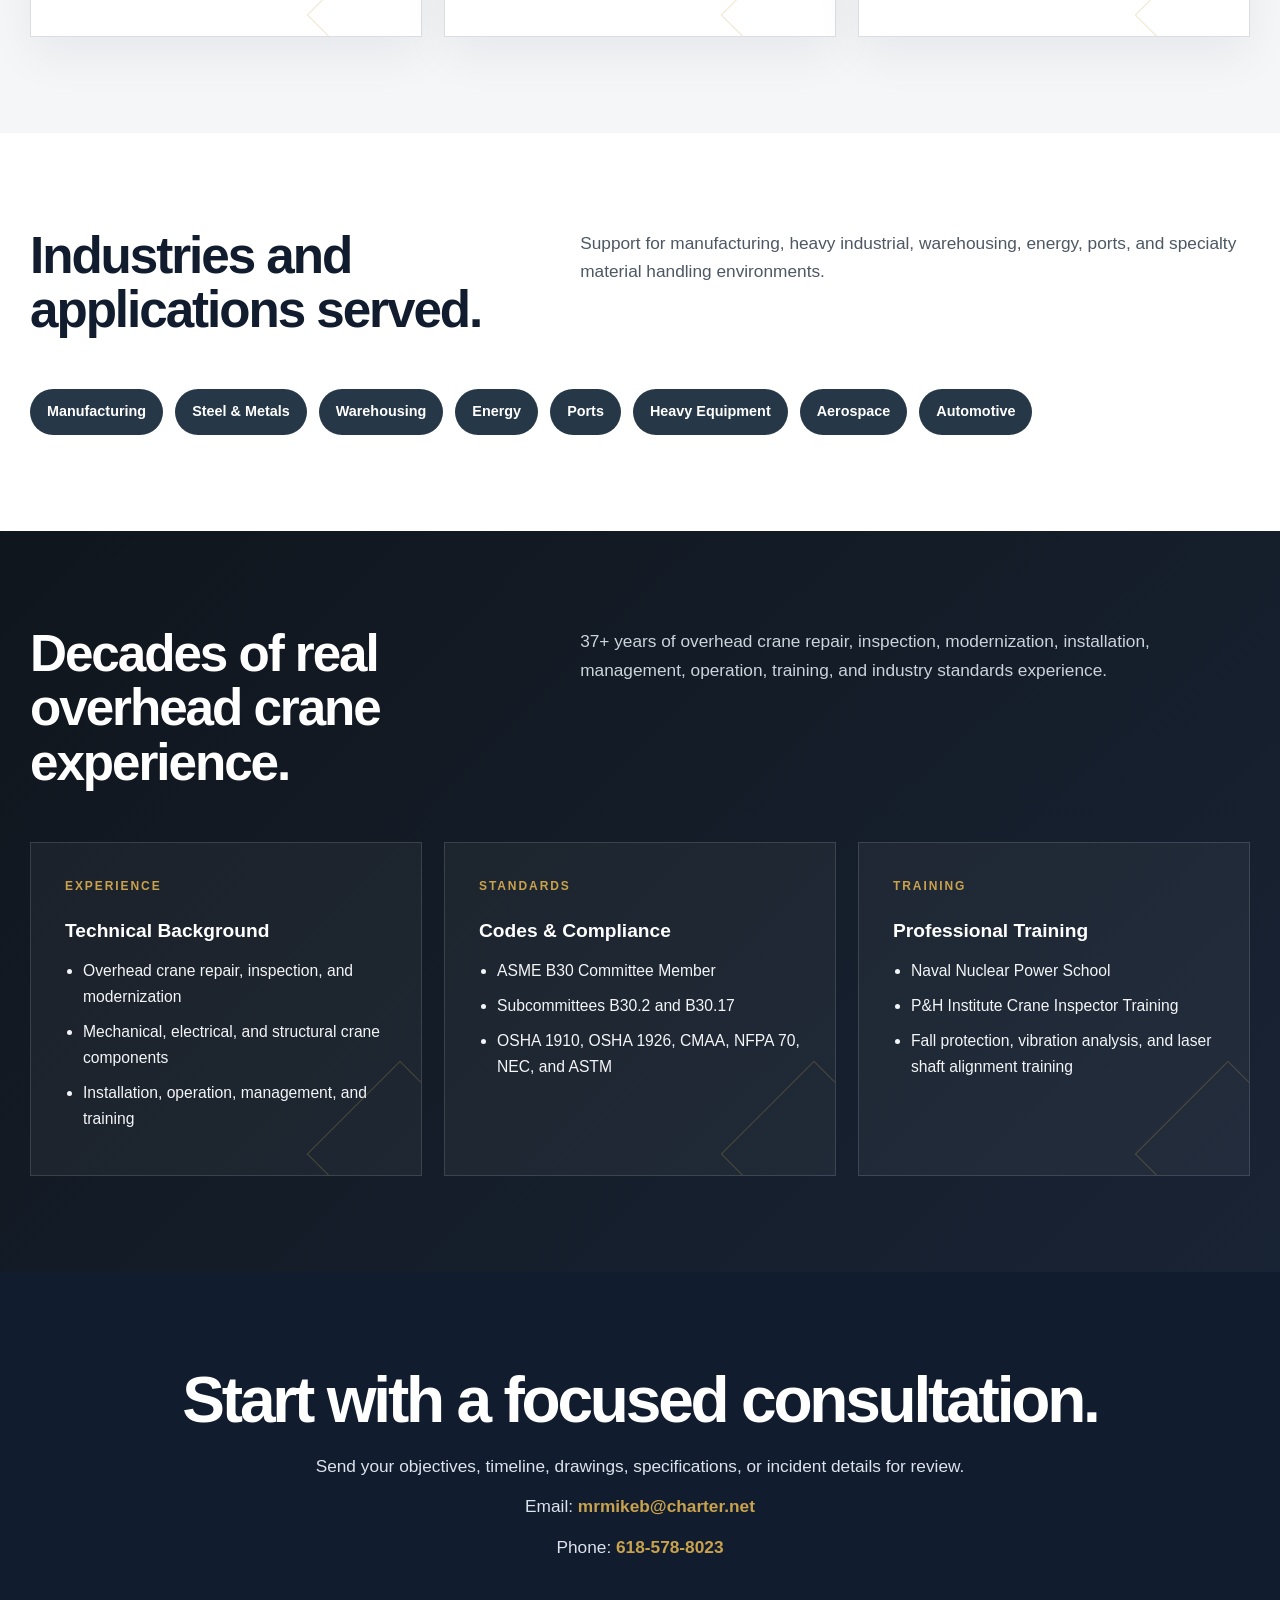
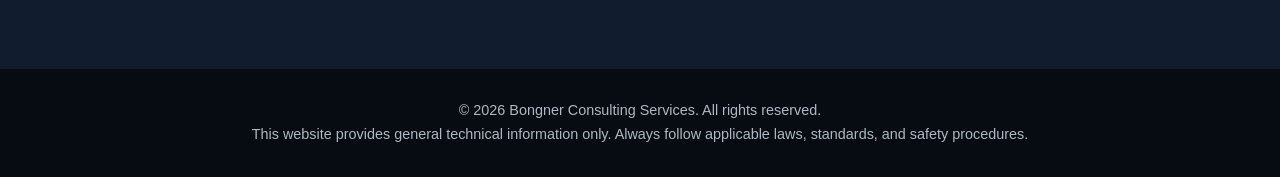
==== commit 3cd37fa6: "Update index.html" ====
--- a/index.html
+++ b/index.html
@@ -685,3 +685,671 @@
 
 </body>
 </html>
+
+    * {
+      box-sizing: border-box;
+      margin: 0;
+      padding: 0;
+    }
+
+    html {
+      scroll-behavior: smooth;
+    }
+
+    body {
+      font-family: "Segoe UI", Arial, sans-serif;
+      color: var(--ink);
+      background: var(--white);
+      line-height: 1.65;
+    }
+
+    a {
+      color: inherit;
+    }
+
+    header {
+      position: sticky;
+      top: 0;
+      z-index: 1000;
+      background: rgba(255,255,255,.96);
+      border-bottom: 1px solid var(--line);
+      backdrop-filter: blur(14px);
+    }
+
+    .nav {
+      max-width: 1220px;
+      margin: auto;
+      padding: 20px 28px;
+      display: flex;
+      justify-content: space-between;
+      align-items: center;
+    }
+
+    .brand {
+      font-weight: 900;
+      text-transform: uppercase;
+      letter-spacing: .09em;
+      color: var(--navy);
+      font-size: .95rem;
+    }
+
+    .brand span {
+      color: var(--gold);
+    }
+
+    nav a {
+      text-decoration: none;
+      margin-left: 28px;
+      font-size: .9rem;
+      font-weight: 700;
+      color: var(--ink);
+    }
+
+    nav a:hover {
+      color: var(--gold);
+    }
+
+    .hero {
+      position: relative;
+      min-height: 92vh;
+      display: flex;
+      align-items: center;
+      overflow: hidden;
+      color: var(--white);
+      background:
+        linear-gradient(90deg, rgba(8,14,22,.96), rgba(17,28,46,.88)),
+        url("https://images.unsplash.com/photo-1581093458791-9d42cc6f9f56?auto=format&fit=crop&w=1800&q=80");
+      background-size: cover;
+      background-position: center;
+    }
+
+    .hero::after {
+      content: "";
+      position: absolute;
+      inset: 0;
+      background-image:
+        linear-gradient(rgba(255,255,255,.035) 1px, transparent 1px),
+        linear-gradient(90deg, rgba(255,255,255,.035) 1px, transparent 1px);
+      background-size: 44px 44px;
+      pointer-events: none;
+    }
+
+    .hero-inner {
+      position: relative;
+      z-index: 2;
+      max-width: 1220px;
+      margin: auto;
+      padding: 110px 28px;
+      width: 100%;
+    }
+
+    .eyebrow {
+      color: var(--gold);
+      font-weight: 900;
+      letter-spacing: .2em;
+      text-transform: uppercase;
+      margin-bottom: 22px;
+      font-size: .8rem;
+    }
+
+    h1 {
+      max-width: 900px;
+      font-size: clamp(3rem, 7vw, 6rem);
+      line-height: .98;
+      letter-spacing: -.055em;
+      margin-bottom: 28px;
+    }
+
+    .hero p {
+      max-width: 740px;
+      font-size: 1.25rem;
+      color: #e4e9ef;
+      margin-bottom: 40px;
+    }
+
+    .hero-actions {
+      display: flex;
+      gap: 16px;
+      flex-wrap: wrap;
+    }
+
+    .btn {
+      display: inline-block;
+      text-decoration: none;
+      padding: 15px 24px;
+      font-weight: 900;
+      letter-spacing: .02em;
+      border-radius: 2px;
+    }
+
+    .btn-primary {
+      background: var(--gold);
+      color: var(--ink);
+    }
+
+    .btn-secondary {
+      border: 1px solid rgba(255,255,255,.65);
+      color: var(--white);
+    }
+
+    .crane-graphic {
+      position: absolute;
+      right: -90px;
+      bottom: 20px;
+      width: 620px;
+      max-width: 46vw;
+      opacity: .16;
+      z-index: 1;
+    }
+
+    .industrial-strip {
+      height: 10px;
+      background: repeating-linear-gradient(
+        135deg,
+        var(--gold) 0 18px,
+        var(--ink) 18px 36px
+      );
+    }
+
+    section {
+      padding: 96px 28px;
+    }
+
+    .container {
+      max-width: 1220px;
+      margin: auto;
+    }
+
+    .section-heading {
+      display: grid;
+      grid-template-columns: 1fr 1.35fr;
+      gap: 54px;
+      margin-bottom: 52px;
+      align-items: start;
+    }
+
+    .section-heading h2 {
+      color: var(--navy);
+      font-size: clamp(2.1rem, 4vw, 3.4rem);
+      line-height: 1.06;
+      letter-spacing: -.04em;
+    }
+
+    .section-heading p {
+      color: #4d5863;
+      font-size: 1.08rem;
+    }
+
+    .grid {
+      display: grid;
+      grid-template-columns: repeat(3, 1fr);
+      gap: 22px;
+    }
+
+    .card {
+      position: relative;
+      overflow: hidden;
+      background: var(--white);
+      border: 1px solid var(--line);
+      padding: 34px;
+      min-height: 235px;
+      box-shadow: 0 18px 45px rgba(16,24,32,.06);
+    }
+
+    .card::after {
+      content: "";
+      position: absolute;
+      right: -45px;
+      bottom: -45px;
+      width: 130px;
+      height: 130px;
+      border: 1px solid rgba(201,162,77,.28);
+      transform: rotate(45deg);
+    }
+
+    .card-label {
+      color: var(--gold);
+      font-weight: 900;
+      text-transform: uppercase;
+      letter-spacing: .16em;
+      font-size: .75rem;
+      margin-bottom: 18px;
+    }
+
+    .card h3 {
+      color: var(--navy);
+      font-size: 1.2rem;
+      margin-bottom: 12px;
+    }
+
+    .card p,
+    .card li {
+      color: #46515c;
+      font-size: .98rem;
+    }
+
+    .dark {
+      background:
+        linear-gradient(135deg, rgba(11,17,24,.98), rgba(17,28,46,.97)),
+        radial-gradient(circle at top right, rgba(201,162,77,.12), transparent 35%);
+      color: var(--white);
+    }
+
+    .dark .section-heading h2,
+    .dark .card h3 {
+      color: var(--white);
+    }
+
+    .dark .section-heading p {
+      color: #cbd3dc;
+    }
+
+    .dark .card {
+      background: rgba(255,255,255,.045);
+      border: 1px solid rgba(255,255,255,.13);
+      box-shadow: none;
+    }
+
+    .dark .card p,
+    .dark .card li {
+      color: #f3f5f7;
+      font-weight: 500;
+    }
+
+    .light {
+      background: var(--light);
+    }
+
+    ul {
+      padding-left: 18px;
+    }
+
+    li {
+      margin-bottom: 9px;
+    }
+
+    .stats {
+      display: grid;
+      grid-template-columns: repeat(4, 1fr);
+      border-top: 1px solid var(--line);
+      border-bottom: 1px solid var(--line);
+    }
+
+    .stat {
+      padding: 34px;
+      border-right: 1px solid var(--line);
+    }
+
+    .stat:last-child {
+      border-right: none;
+    }
+
+    .stat strong {
+      display: block;
+      font-size: 2.4rem;
+      color: var(--navy);
+      letter-spacing: -.04em;
+    }
+
+    .stat span {
+      color: var(--slate);
+      font-weight: 700;
+      font-size: .9rem;
+    }
+
+    .industries {
+      display: flex;
+      flex-wrap: wrap;
+      gap: 12px;
+    }
+
+    .tag {
+      background: var(--steel);
+      color: var(--white);
+      padding: 11px 17px;
+      border-radius: 999px;
+      font-weight: 800;
+      font-size: .9rem;
+    }
+
+    .contact {
+      background: var(--navy);
+      color: var(--white);
+      text-align: center;
+    }
+
+    .contact h2 {
+      font-size: clamp(2.3rem, 5vw, 4.4rem);
+      line-height: 1;
+      letter-spacing: -.05em;
+      margin-bottom: 20px;
+    }
+
+    .contact p {
+      color: #dbe3ec;
+      margin-bottom: 12px;
+      font-size: 1.08rem;
+    }
+
+    .contact a {
+      color: var(--gold);
+      font-weight: 900;
+      text-decoration: none;
+    }
+
+    footer {
+      background: #070c12;
+      color: #aeb8c2;
+      text-align: center;
+      padding: 30px;
+      font-size: .9rem;
+    }
+
+    @media (max-width: 900px) {
+      .nav {
+        display: block;
+      }
+
+      nav {
+        margin-top: 14px;
+      }
+
+      nav a {
+        display: inline-block;
+        margin: 8px 16px 0 0;
+      }
+
+      .section-heading,
+      .grid,
+      .stats {
+        grid-template-columns: 1fr;
+      }
+
+      .stat {
+        border-right: none;
+        border-bottom: 1px solid var(--line);
+      }
+
+      .crane-graphic {
+        opacity: .08;
+        max-width: 90vw;
+      }
+
+      .hero {
+        min-height: auto;
+      }
+    }
+  </style>
+</head>
+
+<body>
+
+<div class="industrial-strip"></div>
+
+<header>
+  <div class="nav">
+    <div class="brand">Bongner <span>Consulting</span> Services</div>
+    <nav>
+      <a href="#services">Services</a>
+      <a href="#expert">Expert Witness</a>
+      <a href="#process">Process</a>
+      <a href="#credentials">Credentials</a>
+      <a href="#contact">Contact</a>
+    </nav>
+  </div>
+</header>
+
+<section class="hero">
+  <div class="hero-inner">
+    <div class="eyebrow">Overhead Crane Consulting • Failure Analysis</div>
+    <h1>Independent expertise for complex material handling systems.</h1>
+    <p>
+      Vendor-neutral consulting, crane specifications, procurement support,
+      safety-focused evaluations, and expert witness services backed by decades
+      of hands-on overhead crane experience.
+    </p>
+
+    <div class="hero-actions">
+      <a class="btn btn-primary" href="#contact">Request Consultation</a>
+      <a class="btn btn-secondary" href="#credentials">View Credentials</a>
+    </div>
+  </div>
+
+  <svg class="crane-graphic" viewBox="0 0 700 360" fill="none" xmlns="http://www.w3.org/2000/svg">
+    <path d="M80 80H620" stroke="#c9a24d" stroke-width="10"/>
+    <path d="M130 80V300" stroke="#c9a24d" stroke-width="10"/>
+    <path d="M570 80V155" stroke="#c9a24d" stroke-width="8"/>
+    <path d="M530 155H610" stroke="#c9a24d" stroke-width="8"/>
+    <path d="M555 155V230" stroke="#c9a24d" stroke-width="6"/>
+    <path d="M535 230L555 270L575 230H535Z" stroke="#c9a24d" stroke-width="6"/>
+    <path d="M130 125H620" stroke="#ffffff" stroke-width="2" opacity=".5"/>
+    <path d="M180 80L130 125" stroke="#ffffff" stroke-width="3" opacity=".5"/>
+    <path d="M240 80L190 125" stroke="#ffffff" stroke-width="3" opacity=".5"/>
+    <path d="M300 80L250 125" stroke="#ffffff" stroke-width="3" opacity=".5"/>
+    <path d="M360 80L310 125" stroke="#ffffff" stroke-width="3" opacity=".5"/>
+    <path d="M420 80L370 125" stroke="#ffffff" stroke-width="3" opacity=".5"/>
+    <path d="M480 80L430 125" stroke="#ffffff" stroke-width="3" opacity=".5"/>
+  </svg>
+</section>
+
+<section>
+  <div class="container">
+    <div class="stats">
+      <div class="stat">
+        <strong>37+</strong>
+        <span>Years of crane experience</span>
+      </div>
+      <div class="stat">
+        <strong>B30</strong>
+        <span>ASME committee member</span>
+      </div>
+      <div class="stat">
+        <strong>OSHA</strong>
+        <span>Standards-focused support</span>
+      </div>
+      <div class="stat">
+        <strong>100%</strong>
+        <span>Vendor-neutral guidance</span>
+      </div>
+    </div>
+  </div>
+</section>
+
+<section id="services">
+  <div class="container">
+    <div class="section-heading">
+      <h2>Practical consulting for high-stakes crane decisions.</h2>
+      <p>
+        Bongner Consulting Services helps organizations specify, evaluate,
+        procure, modernize, and improve overhead material handling equipment
+        with clarity and confidence.
+      </p>
+    </div>
+
+    <div class="grid">
+      <div class="card">
+        <div class="card-label">01 / Planning</div>
+        <h3>Requirements & Application Definition</h3>
+        <p>Duty cycle, load profiles, headroom, span, clearances, controls, environment, and integration needs.</p>
+      </div>
+
+      <div class="card">
+        <div class="card-label">02 / Technical</div>
+        <h3>Specifications & Drawing Review</h3>
+        <p>Technical specs, layouts, runway considerations, interface details, and acceptance criteria.</p>
+      </div>
+
+      <div class="card">
+        <div class="card-label">03 / Procurement</div>
+        <h3>Vendor Sourcing & Evaluation</h3>
+        <p>RFQ/RFP preparation, bid comparisons, lifecycle cost review, and manufacturer-neutral recommendations.</p>
+      </div>
+
+      <div class="card">
+        <div class="card-label">04 / Safety</div>
+        <h3>Compliance & Risk</h3>
+        <p>Support related to OSHA 1910.179, ASME B30, CMAA, inspections, maintenance, and safe operation.</p>
+      </div>
+
+      <div class="card">
+        <div class="card-label">05 / Execution</div>
+        <h3>Implementation Support</h3>
+        <p>Vendor coordination, installation oversight, testing support, FAT/SAT checklists, and punch-list review.</p>
+      </div>
+
+      <div class="card">
+        <div class="card-label">06 / Lifecycle</div>
+        <h3>Training & Lifecycle Planning</h3>
+        <p>Operator awareness, maintenance planning, inspection strategy, spare parts, upgrades, and reliability support.</p>
+      </div>
+    </div>
+  </div>
+</section>
+
+<section id="expert" class="dark">
+  <div class="container">
+    <div class="section-heading">
+      <h2>Expert witness and failure analysis for overhead cranes.</h2>
+      <p>
+        Clear, factual, technically grounded analysis for attorneys, insurers,
+        and organizations involved in overhead crane incidents or component failures.
+      </p>
+    </div>
+
+    <div class="grid">
+      <div class="card">
+        <div class="card-label">Evidence</div>
+        <h3>Document & Evidence Review</h3>
+        <p>Review of designs, maintenance records, inspection reports, photos, video, drawings, and specifications.</p>
+      </div>
+
+      <div class="card">
+        <div class="card-label">Analysis</div>
+        <h3>Root Cause Review</h3>
+        <p>Evaluation of contributing factors, equipment condition, operating environment, and standards conformance.</p>
+      </div>
+
+      <div class="card">
+        <div class="card-label">Support</div>
+        <h3>Reports & Testimony</h3>
+        <p>Technical reports, demonstratives, deposition preparation, and expert testimony support.</p>
+      </div>
+    </div>
+  </div>
+</section>
+
+<section id="process" class="light">
+  <div class="container">
+    <div class="section-heading">
+      <h2>A disciplined process from first review to final recommendation.</h2>
+      <p>
+        Each engagement is organized around documentation, safety, application fit,
+        and practical recommendations.
+      </p>
+    </div>
+
+    <div class="grid">
+      <div class="card">
+        <div class="card-label">Step 01</div>
+        <h3>Discovery</h3>
+        <p>Clarify goals, constraints, equipment details, available records, timeline, and success criteria.</p>
+      </div>
+
+      <div class="card">
+        <div class="card-label">Step 02</div>
+        <h3>Technical Review</h3>
+        <p>Evaluate requirements, documents, standards, equipment condition, or incident details.</p>
+      </div>
+
+      <div class="card">
+        <div class="card-label">Step 03</div>
+        <h3>Recommendations</h3>
+        <p>Deliver clear findings, practical next steps, and documentation to support decision-making.</p>
+      </div>
+    </div>
+  </div>
+</section>
+
+<section>
+  <div class="container">
+    <div class="section-heading">
+      <h2>Industries and applications served.</h2>
+      <p>
+        Support for manufacturing, heavy industrial, warehousing, energy,
+        ports, and specialty material handling environments.
+      </p>
+    </div>
+
+    <div class="industries">
+      <span class="tag">Manufacturing</span>
+      <span class="tag">Steel & Metals</span>
+      <span class="tag">Warehousing</span>
+      <span class="tag">Energy</span>
+      <span class="tag">Ports</span>
+      <span class="tag">Heavy Equipment</span>
+      <span class="tag">Aerospace</span>
+      <span class="tag">Automotive</span>
+    </div>
+  </div>
+</section>
+
+<section id="credentials" class="dark">
+  <div class="container">
+    <div class="section-heading">
+      <h2>Decades of real overhead crane experience.</h2>
+      <p>
+        37+ years of overhead crane repair, inspection, modernization,
+        installation, management, operation, training, and industry standards experience.
+      </p>
+    </div>
+
+    <div class="grid">
+      <div class="card">
+        <div class="card-label">Experience</div>
+        <h3>Technical Background</h3>
+        <ul>
+          <li>Overhead crane repair, inspection, and modernization</li>
+          <li>Mechanical, electrical, and structural crane components</li>
+          <li>Installation, operation, management, and training</li>
+        </ul>
+      </div>
+
+      <div class="card">
+        <div class="card-label">Standards</div>
+        <h3>Codes & Compliance</h3>
+        <ul>
+          <li>ASME B30 Committee Member</li>
+          <li>Subcommittees B30.2 and B30.17</li>
+          <li>OSHA 1910, OSHA 1926, CMAA, NFPA 70, NEC, and ASTM</li>
+        </ul>
+      </div>
+
+      <div class="card">
+        <div class="card-label">Training</div>
+        <h3>Professional Training</h3>
+        <ul>
+          <li>Naval Nuclear Power School</li>
+          <li>P&H Institute Crane Inspector Training</li>
+          <li>Fall protection, vibration analysis, and laser shaft alignment training</li>
+        </ul>
+      </div>
+    </div>
+  </div>
+</section>
+
+<section id="contact" class="contact">
+  <div class="container">
+    <h2>Start with a focused consultation.</h2>
+    <p>Send your objectives, timeline, drawings, specifications, or incident details for review.</p>
+    <p>Email: <a href="mailto:mrmikeb@charter.net">mrmikeb@charter.net</a></p>
+    <p>Phone: <a href="tel:16185788023">618-578-8023</a></p>
+  </div>
+</section>
+
+<footer>
+  <p>© 2026 Bongner Consulting Services. All rights reserved.</p>
+  <p>This website provides general technical information only. Always follow applicable laws, standards, and safety procedures.</p>
+</footer>
+
+</body>
+</html>
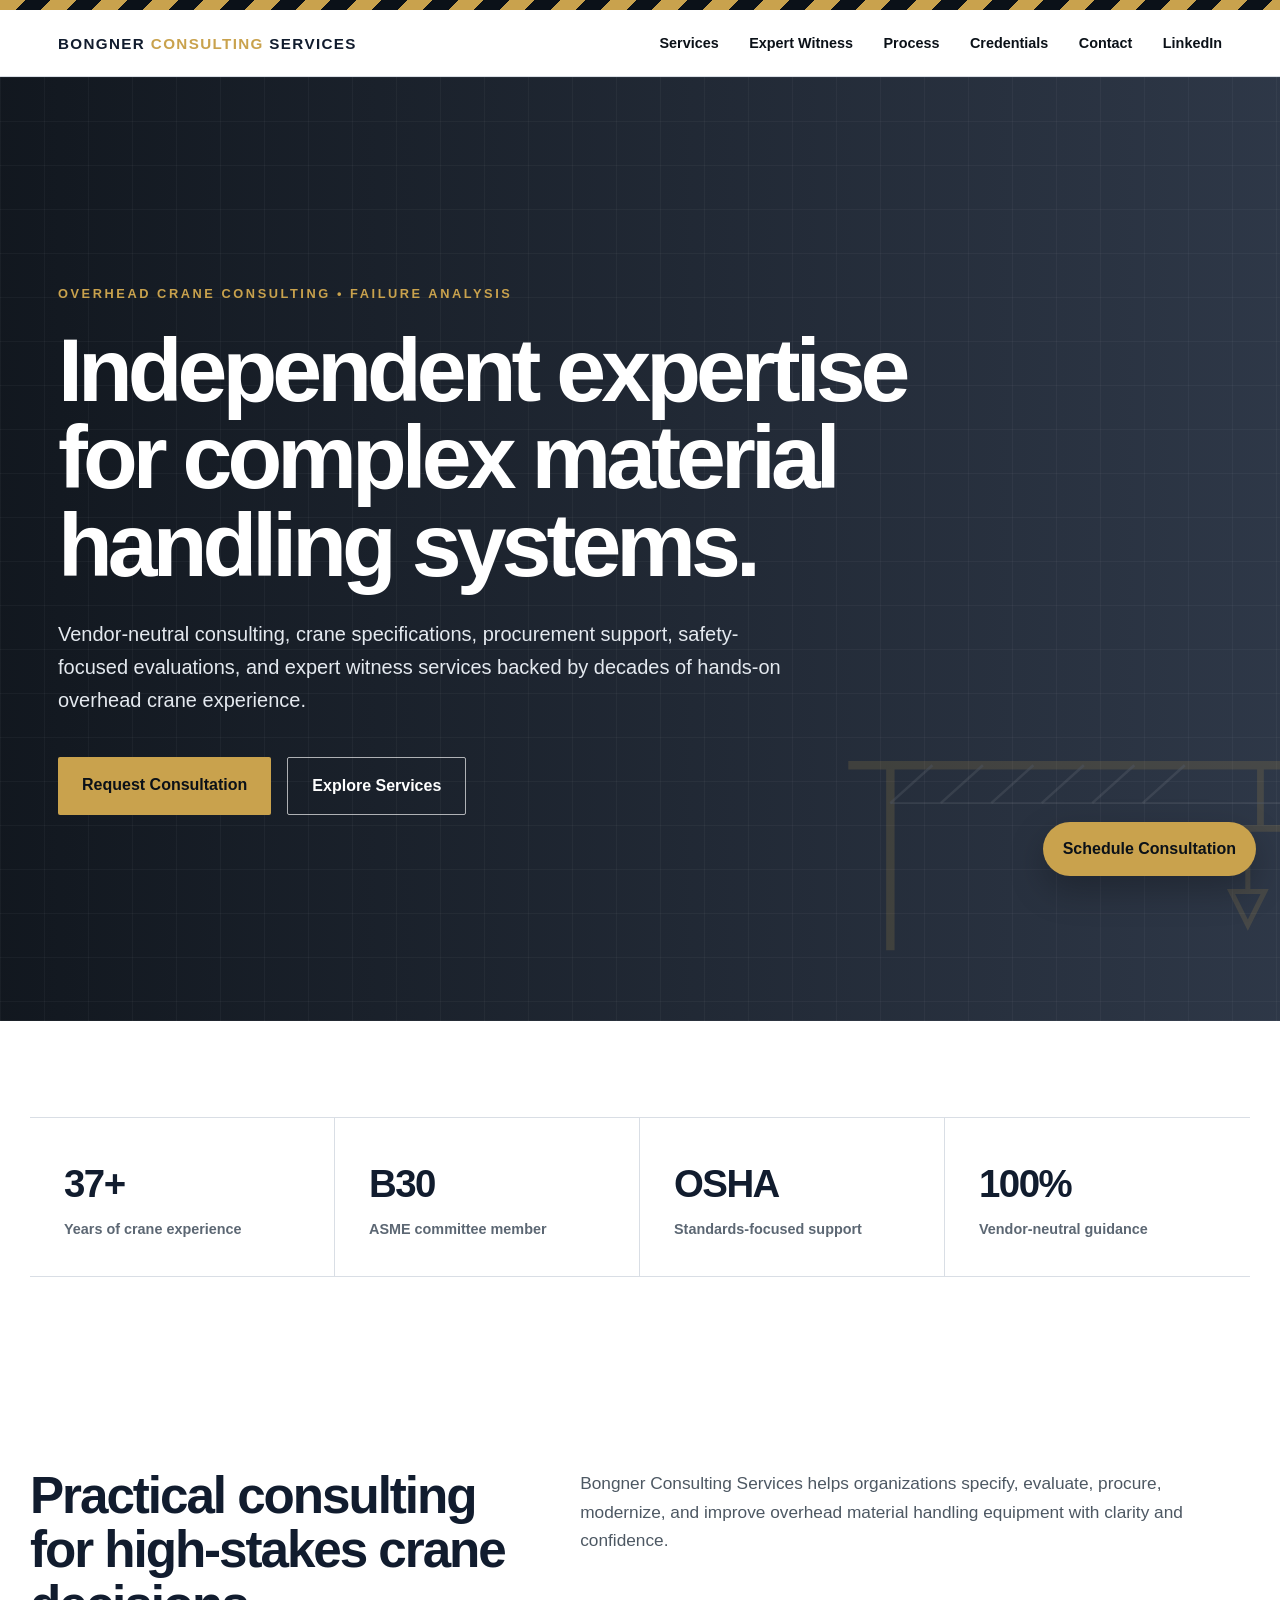
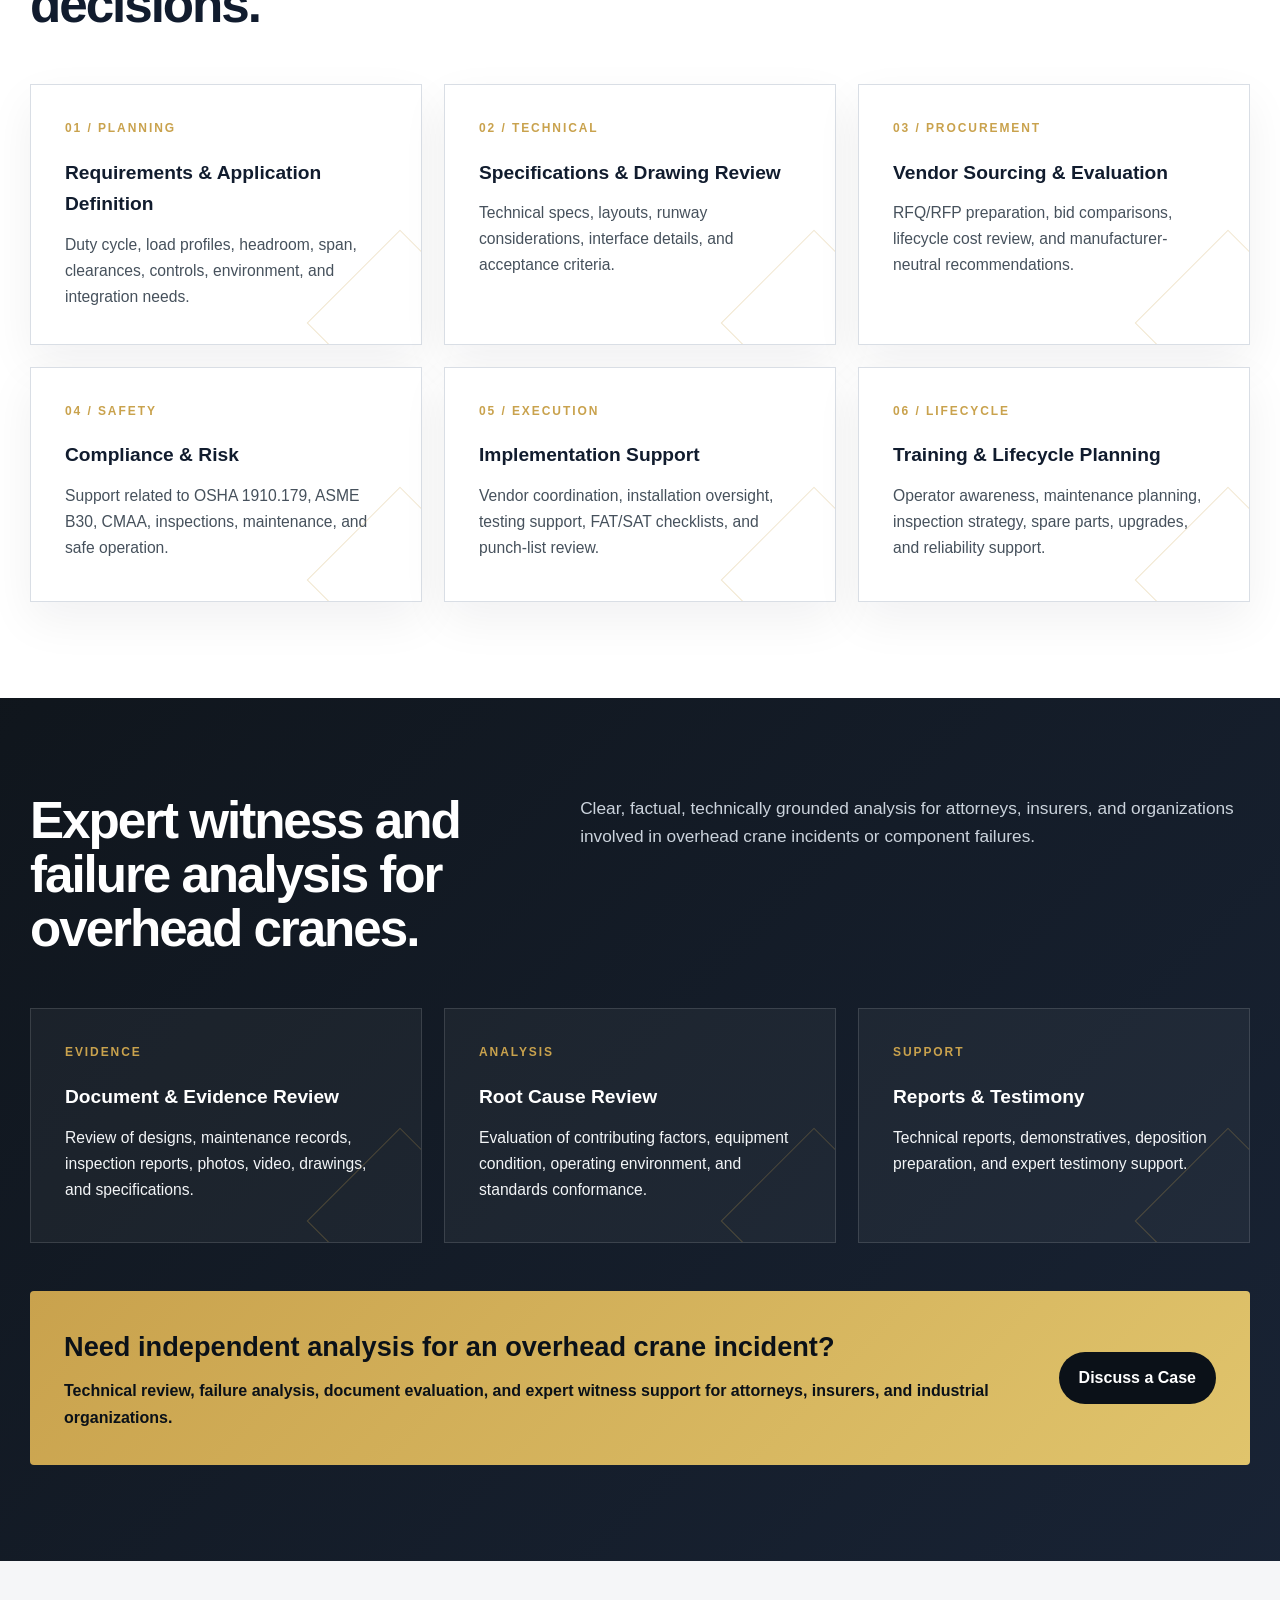
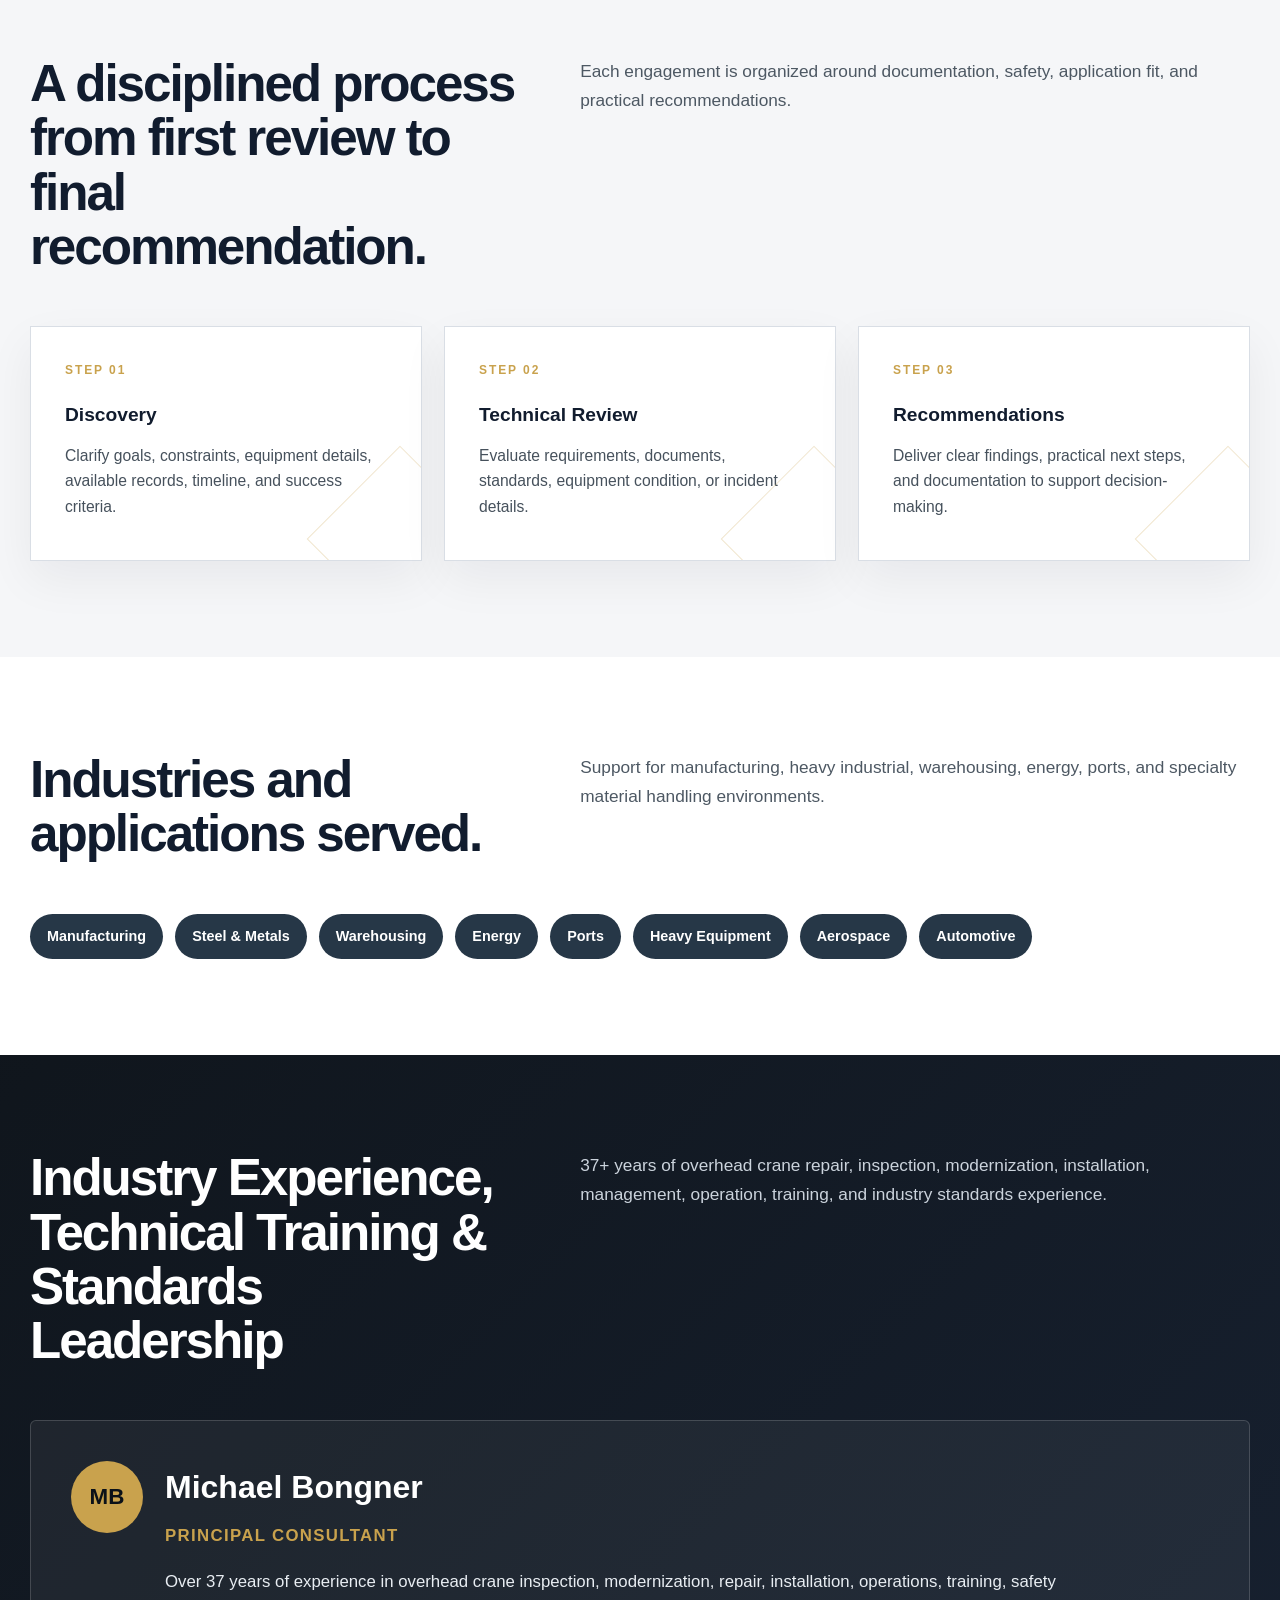
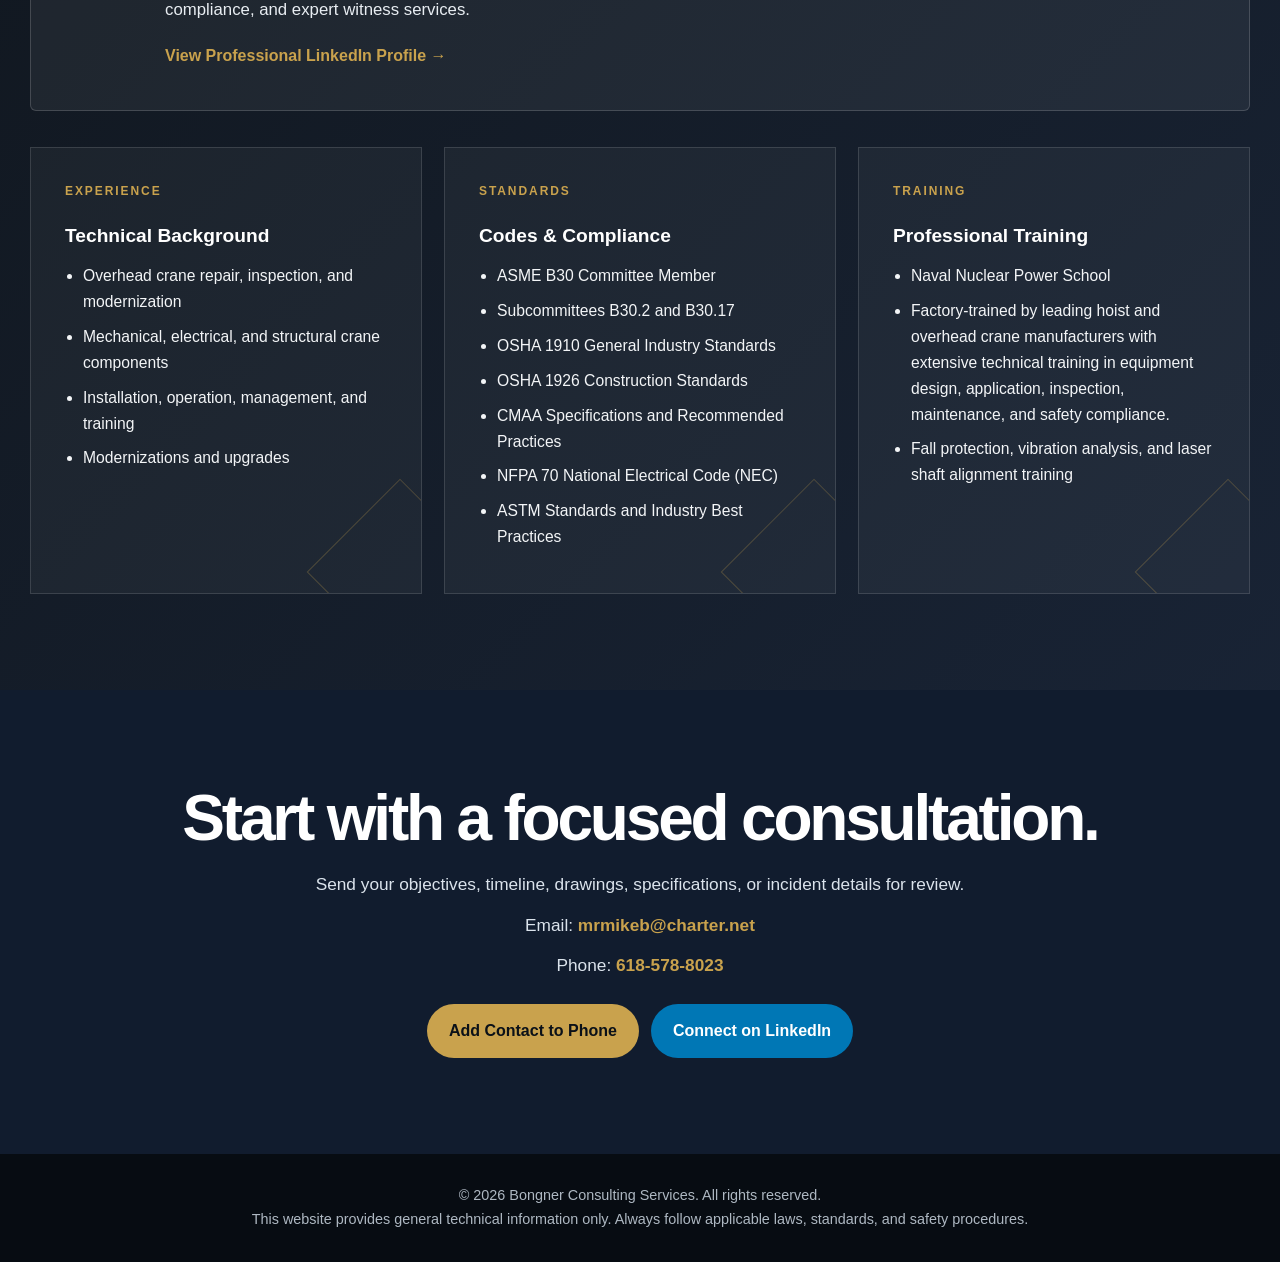
==== commit ed9344cd: "Update index.html" ====
--- a/index.html
+++ b/index.html
@@ -3,8 +3,18 @@
 <head>
   <meta charset="UTF-8" />
   <meta name="viewport" content="width=device-width, initial-scale=1.0" />
+
   <title>Bongner Consulting Services | Overhead Crane Consulting</title>
   <meta name="description" content="Independent overhead crane consulting, material handling specifications, failure analysis, and expert witness services." />
+
+  <!-- Google Analytics - replace G-XXXXXXXXXX with your real Measurement ID -->
+  <script async src="https://www.googletagmanager.com/gtag/js?id=G-XXXXXXXXXX"></script>
+  <script>
+    window.dataLayer = window.dataLayer || [];
+    function gtag(){dataLayer.push(arguments);}
+    gtag("js", new Date());
+    gtag("config", "G-XXXXXXXXXX");
+  </script>
 
   <style>
     :root {
@@ -35,8 +45,13 @@
       line-height: 1.65;
     }
 
-    a {
-      color: inherit;
+    .industrial-strip {
+      height: 10px;
+      background: repeating-linear-gradient(
+        135deg,
+        var(--gold) 0 18px,
+        var(--ink) 18px 36px
+      );
     }
 
     header {
@@ -71,7 +86,7 @@
 
     nav a {
       text-decoration: none;
-      margin-left: 28px;
+      margin-left: 26px;
       font-size: .9rem;
       font-weight: 700;
       color: var(--ink);
@@ -150,8 +165,12 @@
       text-decoration: none;
       padding: 15px 24px;
       font-weight: 900;
-      letter-spacing: .02em;
       border-radius: 2px;
+      transition: all .25s ease;
+    }
+
+    .btn:hover {
+      transform: translateY(-2px);
     }
 
     .btn-primary {
@@ -159,9 +178,18 @@
       color: var(--ink);
     }
 
+    .btn-primary:hover {
+      background: #d8b763;
+    }
+
     .btn-secondary {
       border: 1px solid rgba(255,255,255,.65);
       color: var(--white);
+    }
+
+    .btn-secondary:hover {
+      background: rgba(255,255,255,.12);
+      border-color: #ffffff;
     }
 
     .crane-graphic {
@@ -172,15 +200,6 @@
       max-width: 46vw;
       opacity: .16;
       z-index: 1;
-    }
-
-    .industrial-strip {
-      height: 10px;
-      background: repeating-linear-gradient(
-        135deg,
-        var(--gold) 0 18px,
-        var(--ink) 18px 36px
-      );
     }
 
     section {
@@ -261,9 +280,7 @@
     }
 
     .dark {
-      background:
-        linear-gradient(135deg, rgba(11,17,24,.98), rgba(17,28,46,.97)),
-        radial-gradient(circle at top right, rgba(201,162,77,.12), transparent 35%);
+      background: linear-gradient(135deg, rgba(11,17,24,.98), rgba(17,28,46,.97));
       color: var(--white);
     }
 
@@ -327,6 +344,37 @@
       color: var(--slate);
       font-weight: 700;
       font-size: .9rem;
+    }
+
+    .expert-callout {
+      background: linear-gradient(135deg, var(--gold), #e0c46c);
+      color: var(--ink);
+      padding: 34px;
+      margin-top: 48px;
+      display: grid;
+      grid-template-columns: 1.4fr auto;
+      gap: 24px;
+      align-items: center;
+      border-radius: 4px;
+    }
+
+    .expert-callout h3 {
+      font-size: 1.7rem;
+      margin-bottom: 8px;
+    }
+
+    .expert-callout p {
+      font-weight: 700;
+    }
+
+    .expert-callout a {
+      background: var(--ink);
+      color: white;
+      padding: 13px 20px;
+      border-radius: 999px;
+      text-decoration: none;
+      font-weight: 900;
+      white-space: nowrap;
     }
 
     .industries {
@@ -344,6 +392,62 @@
       font-size: .9rem;
     }
 
+    .leadership-card {
+      background: rgba(255,255,255,.06);
+      border: 1px solid rgba(255,255,255,.16);
+      border-radius: 6px;
+      margin-bottom: 36px;
+      padding: 40px;
+      display: grid;
+      grid-template-columns: 72px 1fr;
+      gap: 22px;
+      align-items: start;
+    }
+
+    .linkedin-avatar {
+      width: 72px;
+      height: 72px;
+      border-radius: 50%;
+      background: var(--gold);
+      color: var(--ink);
+      display: grid;
+      place-items: center;
+      font-weight: 900;
+      font-size: 1.4rem;
+    }
+
+    .leadership-card h3 {
+      color: white;
+      font-size: 2rem;
+      margin-bottom: 8px;
+    }
+
+    .leadership-title {
+      color: var(--gold) !important;
+      font-weight: 800;
+      letter-spacing: .08em;
+      text-transform: uppercase;
+      margin-bottom: 18px;
+    }
+
+    .leadership-card p {
+      color: #e8edf2;
+      font-size: 1.05rem;
+      max-width: 900px;
+    }
+
+    .leadership-card a {
+      display: inline-block;
+      margin-top: 20px;
+      color: var(--gold);
+      text-decoration: none;
+      font-weight: 800;
+    }
+
+    .leadership-card a:hover {
+      text-decoration: underline;
+    }
+
     .contact {
       background: var(--navy);
       color: var(--white);
@@ -367,6 +471,55 @@
       color: var(--gold);
       font-weight: 900;
       text-decoration: none;
+    }
+
+    .contact-buttons {
+      margin-top: 24px;
+      display: flex;
+      gap: 12px;
+      justify-content: center;
+      flex-wrap: wrap;
+    }
+
+    .contact-save,
+    .linkedin-btn {
+      display: inline-block;
+      padding: 14px 22px;
+      border-radius: 999px;
+      text-decoration: none;
+      font-weight: 900;
+      transition: all .25s ease;
+    }
+
+    .contact-save {
+      background: var(--gold);
+      color: var(--ink) !important;
+    }
+
+    .linkedin-btn {
+      background: #0077b5;
+      color: white !important;
+    }
+
+    .floating-consult {
+      position: fixed;
+      right: 24px;
+      bottom: 24px;
+      z-index: 2000;
+      background: var(--gold);
+      color: var(--ink);
+      padding: 14px 20px;
+      border-radius: 999px;
+      text-decoration: none;
+      font-weight: 900;
+      box-shadow: 0 14px 35px rgba(0,0,0,.25);
+      transition: all .25s ease;
+    }
+
+    .floating-consult:hover,
+    .contact-save:hover,
+    .linkedin-btn:hover {
+      transform: translateY(-2px);
     }
 
     footer {
@@ -393,7 +546,9 @@
 
       .section-heading,
       .grid,
-      .stats {
+      .stats,
+      .expert-callout,
+      .leadership-card {
         grid-template-columns: 1fr;
       }
 
@@ -411,6 +566,15 @@
         min-height: auto;
       }
     }
+
+    @media (max-width: 700px) {
+      .floating-consult {
+        right: 16px;
+        bottom: 16px;
+        font-size: .85rem;
+        padding: 12px 16px;
+      }
+    }
   </style>
 </head>
 
@@ -421,12 +585,14 @@
 <header>
   <div class="nav">
     <div class="brand">Bongner <span>Consulting</span> Services</div>
+
     <nav>
       <a href="#services">Services</a>
       <a href="#expert">Expert Witness</a>
       <a href="#process">Process</a>
       <a href="#credentials">Credentials</a>
       <a href="#contact">Contact</a>
+      <a href="https://www.linkedin.com/in/michaelbongner" target="_blank" rel="noopener">LinkedIn</a>
     </nav>
   </div>
 </header>
@@ -434,7 +600,9 @@
 <section class="hero">
   <div class="hero-inner">
     <div class="eyebrow">Overhead Crane Consulting • Failure Analysis</div>
+
     <h1>Independent expertise for complex material handling systems.</h1>
+
     <p>
       Vendor-neutral consulting, crane specifications, procurement support,
       safety-focused evaluations, and expert witness services backed by decades
@@ -443,7 +611,7 @@
 
     <div class="hero-actions">
       <a class="btn btn-primary" href="#contact">Request Consultation</a>
-      <a class="btn btn-secondary" href="#credentials">View Credentials</a>
+      <a class="btn btn-secondary" href="#services">Explore Services</a>
     </div>
   </div>
 
@@ -471,14 +639,17 @@
         <strong>37+</strong>
         <span>Years of crane experience</span>
       </div>
+
       <div class="stat">
         <strong>B30</strong>
         <span>ASME committee member</span>
       </div>
+
       <div class="stat">
         <strong>OSHA</strong>
         <span>Standards-focused support</span>
       </div>
+
       <div class="stat">
         <strong>100%</strong>
         <span>Vendor-neutral guidance</span>
@@ -567,6 +738,18 @@
         <p>Technical reports, demonstratives, deposition preparation, and expert testimony support.</p>
       </div>
     </div>
+
+    <div class="expert-callout">
+      <div>
+        <h3>Need independent analysis for an overhead crane incident?</h3>
+        <p>
+          Technical review, failure analysis, document evaluation, and expert witness support
+          for attorneys, insurers, and industrial organizations.
+        </p>
+      </div>
+
+      <a href="#contact">Discuss a Case</a>
+    </div>
   </div>
 </section>
 
@@ -628,11 +811,30 @@
 <section id="credentials" class="dark">
   <div class="container">
     <div class="section-heading">
-      <h2>Decades of real overhead crane experience.</h2>
+      <h2>Industry Experience, Technical Training & Standards Leadership</h2>
       <p>
         37+ years of overhead crane repair, inspection, modernization,
         installation, management, operation, training, and industry standards experience.
       </p>
+    </div>
+
+    <div class="leadership-card">
+      <div class="linkedin-avatar">MB</div>
+
+      <div>
+        <h3>Michael Bongner</h3>
+        <p class="leadership-title">Principal Consultant</p>
+
+        <p>
+          Over 37 years of experience in overhead crane inspection,
+          modernization, repair, installation, operations, training,
+          safety compliance, and expert witness services.
+        </p>
+
+        <a href="https://www.linkedin.com/in/michaelbongner" target="_blank" rel="noopener">
+          View Professional LinkedIn Profile →
+        </a>
+      </div>
     </div>
 
     <div class="grid">
@@ -643,6 +845,7 @@
           <li>Overhead crane repair, inspection, and modernization</li>
           <li>Mechanical, electrical, and structural crane components</li>
           <li>Installation, operation, management, and training</li>
+          <li>Modernizations and upgrades</li>
         </ul>
       </div>
 
@@ -652,7 +855,11 @@
         <ul>
           <li>ASME B30 Committee Member</li>
           <li>Subcommittees B30.2 and B30.17</li>
-          <li>OSHA 1910, OSHA 1926, CMAA, NFPA 70, NEC, and ASTM</li>
+          <li>OSHA 1910 General Industry Standards</li>
+          <li>OSHA 1926 Construction Standards</li>
+          <li>CMAA Specifications and Recommended Practices</li>
+          <li>NFPA 70 National Electrical Code (NEC)</li>
+          <li>ASTM Standards and Industry Best Practices</li>
         </ul>
       </div>
 
@@ -661,7 +868,7 @@
         <h3>Professional Training</h3>
         <ul>
           <li>Naval Nuclear Power School</li>
-          <li>P&H Institute Crane Inspector Training</li>
+          <li>Factory-trained by leading hoist and overhead crane manufacturers with extensive technical training in equipment design, application, inspection, maintenance, and safety compliance.</li>
           <li>Fall protection, vibration analysis, and laser shaft alignment training</li>
         </ul>
       </div>
@@ -672,9 +879,22 @@
 <section id="contact" class="contact">
   <div class="container">
     <h2>Start with a focused consultation.</h2>
+
     <p>Send your objectives, timeline, drawings, specifications, or incident details for review.</p>
+
     <p>Email: <a href="mailto:mrmikeb@charter.net">mrmikeb@charter.net</a></p>
     <p>Phone: <a href="tel:16185788023">618-578-8023</a></p>
+
+    <div class="contact-buttons">
+      <a class="contact-save" href="contact.vcf" download>Add Contact to Phone</a>
+
+      <a class="linkedin-btn"
+         href="https://www.linkedin.com/in/michaelbongner"
+         target="_blank"
+         rel="noopener">
+        Connect on LinkedIn
+      </a>
+    </div>
   </div>
 </section>
 
@@ -683,673 +903,7 @@
   <p>This website provides general technical information only. Always follow applicable laws, standards, and safety procedures.</p>
 </footer>
 
+<a class="floating-consult" href="#contact">Schedule Consultation</a>
+
 </body>
 </html>
-
-    * {
-      box-sizing: border-box;
-      margin: 0;
-      padding: 0;
-    }
-
-    html {
-      scroll-behavior: smooth;
-    }
-
-    body {
-      font-family: "Segoe UI", Arial, sans-serif;
-      color: var(--ink);
-      background: var(--white);
-      line-height: 1.65;
-    }
-
-    a {
-      color: inherit;
-    }
-
-    header {
-      position: sticky;
-      top: 0;
-      z-index: 1000;
-      background: rgba(255,255,255,.96);
-      border-bottom: 1px solid var(--line);
-      backdrop-filter: blur(14px);
-    }
-
-    .nav {
-      max-width: 1220px;
-      margin: auto;
-      padding: 20px 28px;
-      display: flex;
-      justify-content: space-between;
-      align-items: center;
-    }
-
-    .brand {
-      font-weight: 900;
-      text-transform: uppercase;
-      letter-spacing: .09em;
-      color: var(--navy);
-      font-size: .95rem;
-    }
-
-    .brand span {
-      color: var(--gold);
-    }
-
-    nav a {
-      text-decoration: none;
-      margin-left: 28px;
-      font-size: .9rem;
-      font-weight: 700;
-      color: var(--ink);
-    }
-
-    nav a:hover {
-      color: var(--gold);
-    }
-
-    .hero {
-      position: relative;
-      min-height: 92vh;
-      display: flex;
-      align-items: center;
-      overflow: hidden;
-      color: var(--white);
-      background:
-        linear-gradient(90deg, rgba(8,14,22,.96), rgba(17,28,46,.88)),
-        url("https://images.unsplash.com/photo-1581093458791-9d42cc6f9f56?auto=format&fit=crop&w=1800&q=80");
-      background-size: cover;
-      background-position: center;
-    }
-
-    .hero::after {
-      content: "";
-      position: absolute;
-      inset: 0;
-      background-image:
-        linear-gradient(rgba(255,255,255,.035) 1px, transparent 1px),
-        linear-gradient(90deg, rgba(255,255,255,.035) 1px, transparent 1px);
-      background-size: 44px 44px;
-      pointer-events: none;
-    }
-
-    .hero-inner {
-      position: relative;
-      z-index: 2;
-      max-width: 1220px;
-      margin: auto;
-      padding: 110px 28px;
-      width: 100%;
-    }
-
-    .eyebrow {
-      color: var(--gold);
-      font-weight: 900;
-      letter-spacing: .2em;
-      text-transform: uppercase;
-      margin-bottom: 22px;
-      font-size: .8rem;
-    }
-
-    h1 {
-      max-width: 900px;
-      font-size: clamp(3rem, 7vw, 6rem);
-      line-height: .98;
-      letter-spacing: -.055em;
-      margin-bottom: 28px;
-    }
-
-    .hero p {
-      max-width: 740px;
-      font-size: 1.25rem;
-      color: #e4e9ef;
-      margin-bottom: 40px;
-    }
-
-    .hero-actions {
-      display: flex;
-      gap: 16px;
-      flex-wrap: wrap;
-    }
-
-    .btn {
-      display: inline-block;
-      text-decoration: none;
-      padding: 15px 24px;
-      font-weight: 900;
-      letter-spacing: .02em;
-      border-radius: 2px;
-    }
-
-    .btn-primary {
-      background: var(--gold);
-      color: var(--ink);
-    }
-
-    .btn-secondary {
-      border: 1px solid rgba(255,255,255,.65);
-      color: var(--white);
-    }
-
-    .crane-graphic {
-      position: absolute;
-      right: -90px;
-      bottom: 20px;
-      width: 620px;
-      max-width: 46vw;
-      opacity: .16;
-      z-index: 1;
-    }
-
-    .industrial-strip {
-      height: 10px;
-      background: repeating-linear-gradient(
-        135deg,
-        var(--gold) 0 18px,
-        var(--ink) 18px 36px
-      );
-    }
-
-    section {
-      padding: 96px 28px;
-    }
-
-    .container {
-      max-width: 1220px;
-      margin: auto;
-    }
-
-    .section-heading {
-      display: grid;
-      grid-template-columns: 1fr 1.35fr;
-      gap: 54px;
-      margin-bottom: 52px;
-      align-items: start;
-    }
-
-    .section-heading h2 {
-      color: var(--navy);
-      font-size: clamp(2.1rem, 4vw, 3.4rem);
-      line-height: 1.06;
-      letter-spacing: -.04em;
-    }
-
-    .section-heading p {
-      color: #4d5863;
-      font-size: 1.08rem;
-    }
-
-    .grid {
-      display: grid;
-      grid-template-columns: repeat(3, 1fr);
-      gap: 22px;
-    }
-
-    .card {
-      position: relative;
-      overflow: hidden;
-      background: var(--white);
-      border: 1px solid var(--line);
-      padding: 34px;
-      min-height: 235px;
-      box-shadow: 0 18px 45px rgba(16,24,32,.06);
-    }
-
-    .card::after {
-      content: "";
-      position: absolute;
-      right: -45px;
-      bottom: -45px;
-      width: 130px;
-      height: 130px;
-      border: 1px solid rgba(201,162,77,.28);
-      transform: rotate(45deg);
-    }
-
-    .card-label {
-      color: var(--gold);
-      font-weight: 900;
-      text-transform: uppercase;
-      letter-spacing: .16em;
-      font-size: .75rem;
-      margin-bottom: 18px;
-    }
-
-    .card h3 {
-      color: var(--navy);
-      font-size: 1.2rem;
-      margin-bottom: 12px;
-    }
-
-    .card p,
-    .card li {
-      color: #46515c;
-      font-size: .98rem;
-    }
-
-    .dark {
-      background:
-        linear-gradient(135deg, rgba(11,17,24,.98), rgba(17,28,46,.97)),
-        radial-gradient(circle at top right, rgba(201,162,77,.12), transparent 35%);
-      color: var(--white);
-    }
-
-    .dark .section-heading h2,
-    .dark .card h3 {
-      color: var(--white);
-    }
-
-    .dark .section-heading p {
-      color: #cbd3dc;
-    }
-
-    .dark .card {
-      background: rgba(255,255,255,.045);
-      border: 1px solid rgba(255,255,255,.13);
-      box-shadow: none;
-    }
-
-    .dark .card p,
-    .dark .card li {
-      color: #f3f5f7;
-      font-weight: 500;
-    }
-
-    .light {
-      background: var(--light);
-    }
-
-    ul {
-      padding-left: 18px;
-    }
-
-    li {
-      margin-bottom: 9px;
-    }
-
-    .stats {
-      display: grid;
-      grid-template-columns: repeat(4, 1fr);
-      border-top: 1px solid var(--line);
-      border-bottom: 1px solid var(--line);
-    }
-
-    .stat {
-      padding: 34px;
-      border-right: 1px solid var(--line);
-    }
-
-    .stat:last-child {
-      border-right: none;
-    }
-
-    .stat strong {
-      display: block;
-      font-size: 2.4rem;
-      color: var(--navy);
-      letter-spacing: -.04em;
-    }
-
-    .stat span {
-      color: var(--slate);
-      font-weight: 700;
-      font-size: .9rem;
-    }
-
-    .industries {
-      display: flex;
-      flex-wrap: wrap;
-      gap: 12px;
-    }
-
-    .tag {
-      background: var(--steel);
-      color: var(--white);
-      padding: 11px 17px;
-      border-radius: 999px;
-      font-weight: 800;
-      font-size: .9rem;
-    }
-
-    .contact {
-      background: var(--navy);
-      color: var(--white);
-      text-align: center;
-    }
-
-    .contact h2 {
-      font-size: clamp(2.3rem, 5vw, 4.4rem);
-      line-height: 1;
-      letter-spacing: -.05em;
-      margin-bottom: 20px;
-    }
-
-    .contact p {
-      color: #dbe3ec;
-      margin-bottom: 12px;
-      font-size: 1.08rem;
-    }
-
-    .contact a {
-      color: var(--gold);
-      font-weight: 900;
-      text-decoration: none;
-    }
-
-    footer {
-      background: #070c12;
-      color: #aeb8c2;
-      text-align: center;
-      padding: 30px;
-      font-size: .9rem;
-    }
-
-    @media (max-width: 900px) {
-      .nav {
-        display: block;
-      }
-
-      nav {
-        margin-top: 14px;
-      }
-
-      nav a {
-        display: inline-block;
-        margin: 8px 16px 0 0;
-      }
-
-      .section-heading,
-      .grid,
-      .stats {
-        grid-template-columns: 1fr;
-      }
-
-      .stat {
-        border-right: none;
-        border-bottom: 1px solid var(--line);
-      }
-
-      .crane-graphic {
-        opacity: .08;
-        max-width: 90vw;
-      }
-
-      .hero {
-        min-height: auto;
-      }
-    }
-  </style>
-</head>
-
-<body>
-
-<div class="industrial-strip"></div>
-
-<header>
-  <div class="nav">
-    <div class="brand">Bongner <span>Consulting</span> Services</div>
-    <nav>
-      <a href="#services">Services</a>
-      <a href="#expert">Expert Witness</a>
-      <a href="#process">Process</a>
-      <a href="#credentials">Credentials</a>
-      <a href="#contact">Contact</a>
-    </nav>
-  </div>
-</header>
-
-<section class="hero">
-  <div class="hero-inner">
-    <div class="eyebrow">Overhead Crane Consulting • Failure Analysis</div>
-    <h1>Independent expertise for complex material handling systems.</h1>
-    <p>
-      Vendor-neutral consulting, crane specifications, procurement support,
-      safety-focused evaluations, and expert witness services backed by decades
-      of hands-on overhead crane experience.
-    </p>
-
-    <div class="hero-actions">
-      <a class="btn btn-primary" href="#contact">Request Consultation</a>
-      <a class="btn btn-secondary" href="#credentials">View Credentials</a>
-    </div>
-  </div>
-
-  <svg class="crane-graphic" viewBox="0 0 700 360" fill="none" xmlns="http://www.w3.org/2000/svg">
-    <path d="M80 80H620" stroke="#c9a24d" stroke-width="10"/>
-    <path d="M130 80V300" stroke="#c9a24d" stroke-width="10"/>
-    <path d="M570 80V155" stroke="#c9a24d" stroke-width="8"/>
-    <path d="M530 155H610" stroke="#c9a24d" stroke-width="8"/>
-    <path d="M555 155V230" stroke="#c9a24d" stroke-width="6"/>
-    <path d="M535 230L555 270L575 230H535Z" stroke="#c9a24d" stroke-width="6"/>
-    <path d="M130 125H620" stroke="#ffffff" stroke-width="2" opacity=".5"/>
-    <path d="M180 80L130 125" stroke="#ffffff" stroke-width="3" opacity=".5"/>
-    <path d="M240 80L190 125" stroke="#ffffff" stroke-width="3" opacity=".5"/>
-    <path d="M300 80L250 125" stroke="#ffffff" stroke-width="3" opacity=".5"/>
-    <path d="M360 80L310 125" stroke="#ffffff" stroke-width="3" opacity=".5"/>
-    <path d="M420 80L370 125" stroke="#ffffff" stroke-width="3" opacity=".5"/>
-    <path d="M480 80L430 125" stroke="#ffffff" stroke-width="3" opacity=".5"/>
-  </svg>
-</section>
-
-<section>
-  <div class="container">
-    <div class="stats">
-      <div class="stat">
-        <strong>37+</strong>
-        <span>Years of crane experience</span>
-      </div>
-      <div class="stat">
-        <strong>B30</strong>
-        <span>ASME committee member</span>
-      </div>
-      <div class="stat">
-        <strong>OSHA</strong>
-        <span>Standards-focused support</span>
-      </div>
-      <div class="stat">
-        <strong>100%</strong>
-        <span>Vendor-neutral guidance</span>
-      </div>
-    </div>
-  </div>
-</section>
-
-<section id="services">
-  <div class="container">
-    <div class="section-heading">
-      <h2>Practical consulting for high-stakes crane decisions.</h2>
-      <p>
-        Bongner Consulting Services helps organizations specify, evaluate,
-        procure, modernize, and improve overhead material handling equipment
-        with clarity and confidence.
-      </p>
-    </div>
-
-    <div class="grid">
-      <div class="card">
-        <div class="card-label">01 / Planning</div>
-        <h3>Requirements & Application Definition</h3>
-        <p>Duty cycle, load profiles, headroom, span, clearances, controls, environment, and integration needs.</p>
-      </div>
-
-      <div class="card">
-        <div class="card-label">02 / Technical</div>
-        <h3>Specifications & Drawing Review</h3>
-        <p>Technical specs, layouts, runway considerations, interface details, and acceptance criteria.</p>
-      </div>
-
-      <div class="card">
-        <div class="card-label">03 / Procurement</div>
-        <h3>Vendor Sourcing & Evaluation</h3>
-        <p>RFQ/RFP preparation, bid comparisons, lifecycle cost review, and manufacturer-neutral recommendations.</p>
-      </div>
-
-      <div class="card">
-        <div class="card-label">04 / Safety</div>
-        <h3>Compliance & Risk</h3>
-        <p>Support related to OSHA 1910.179, ASME B30, CMAA, inspections, maintenance, and safe operation.</p>
-      </div>
-
-      <div class="card">
-        <div class="card-label">05 / Execution</div>
-        <h3>Implementation Support</h3>
-        <p>Vendor coordination, installation oversight, testing support, FAT/SAT checklists, and punch-list review.</p>
-      </div>
-
-      <div class="card">
-        <div class="card-label">06 / Lifecycle</div>
-        <h3>Training & Lifecycle Planning</h3>
-        <p>Operator awareness, maintenance planning, inspection strategy, spare parts, upgrades, and reliability support.</p>
-      </div>
-    </div>
-  </div>
-</section>
-
-<section id="expert" class="dark">
-  <div class="container">
-    <div class="section-heading">
-      <h2>Expert witness and failure analysis for overhead cranes.</h2>
-      <p>
-        Clear, factual, technically grounded analysis for attorneys, insurers,
-        and organizations involved in overhead crane incidents or component failures.
-      </p>
-    </div>
-
-    <div class="grid">
-      <div class="card">
-        <div class="card-label">Evidence</div>
-        <h3>Document & Evidence Review</h3>
-        <p>Review of designs, maintenance records, inspection reports, photos, video, drawings, and specifications.</p>
-      </div>
-
-      <div class="card">
-        <div class="card-label">Analysis</div>
-        <h3>Root Cause Review</h3>
-        <p>Evaluation of contributing factors, equipment condition, operating environment, and standards conformance.</p>
-      </div>
-
-      <div class="card">
-        <div class="card-label">Support</div>
-        <h3>Reports & Testimony</h3>
-        <p>Technical reports, demonstratives, deposition preparation, and expert testimony support.</p>
-      </div>
-    </div>
-  </div>
-</section>
-
-<section id="process" class="light">
-  <div class="container">
-    <div class="section-heading">
-      <h2>A disciplined process from first review to final recommendation.</h2>
-      <p>
-        Each engagement is organized around documentation, safety, application fit,
-        and practical recommendations.
-      </p>
-    </div>
-
-    <div class="grid">
-      <div class="card">
-        <div class="card-label">Step 01</div>
-        <h3>Discovery</h3>
-        <p>Clarify goals, constraints, equipment details, available records, timeline, and success criteria.</p>
-      </div>
-
-      <div class="card">
-        <div class="card-label">Step 02</div>
-        <h3>Technical Review</h3>
-        <p>Evaluate requirements, documents, standards, equipment condition, or incident details.</p>
-      </div>
-
-      <div class="card">
-        <div class="card-label">Step 03</div>
-        <h3>Recommendations</h3>
-        <p>Deliver clear findings, practical next steps, and documentation to support decision-making.</p>
-      </div>
-    </div>
-  </div>
-</section>
-
-<section>
-  <div class="container">
-    <div class="section-heading">
-      <h2>Industries and applications served.</h2>
-      <p>
-        Support for manufacturing, heavy industrial, warehousing, energy,
-        ports, and specialty material handling environments.
-      </p>
-    </div>
-
-    <div class="industries">
-      <span class="tag">Manufacturing</span>
-      <span class="tag">Steel & Metals</span>
-      <span class="tag">Warehousing</span>
-      <span class="tag">Energy</span>
-      <span class="tag">Ports</span>
-      <span class="tag">Heavy Equipment</span>
-      <span class="tag">Aerospace</span>
-      <span class="tag">Automotive</span>
-    </div>
-  </div>
-</section>
-
-<section id="credentials" class="dark">
-  <div class="container">
-    <div class="section-heading">
-      <h2>Decades of real overhead crane experience.</h2>
-      <p>
-        37+ years of overhead crane repair, inspection, modernization,
-        installation, management, operation, training, and industry standards experience.
-      </p>
-    </div>
-
-    <div class="grid">
-      <div class="card">
-        <div class="card-label">Experience</div>
-        <h3>Technical Background</h3>
-        <ul>
-          <li>Overhead crane repair, inspection, and modernization</li>
-          <li>Mechanical, electrical, and structural crane components</li>
-          <li>Installation, operation, management, and training</li>
-        </ul>
-      </div>
-
-      <div class="card">
-        <div class="card-label">Standards</div>
-        <h3>Codes & Compliance</h3>
-        <ul>
-          <li>ASME B30 Committee Member</li>
-          <li>Subcommittees B30.2 and B30.17</li>
-          <li>OSHA 1910, OSHA 1926, CMAA, NFPA 70, NEC, and ASTM</li>
-        </ul>
-      </div>
-
-      <div class="card">
-        <div class="card-label">Training</div>
-        <h3>Professional Training</h3>
-        <ul>
-          <li>Naval Nuclear Power School</li>
-          <li>P&H Institute Crane Inspector Training</li>
-          <li>Fall protection, vibration analysis, and laser shaft alignment training</li>
-        </ul>
-      </div>
-    </div>
-  </div>
-</section>
-
-<section id="contact" class="contact">
-  <div class="container">
-    <h2>Start with a focused consultation.</h2>
-    <p>Send your objectives, timeline, drawings, specifications, or incident details for review.</p>
-    <p>Email: <a href="mailto:mrmikeb@charter.net">mrmikeb@charter.net</a></p>
-    <p>Phone: <a href="tel:16185788023">618-578-8023</a></p>
-  </div>
-</section>
-
-<footer>
-  <p>© 2026 Bongner Consulting Services. All rights reserved.</p>
-  <p>This website provides general technical information only. Always follow applicable laws, standards, and safety procedures.</p>
-</footer>
-
-</body>
-</html>
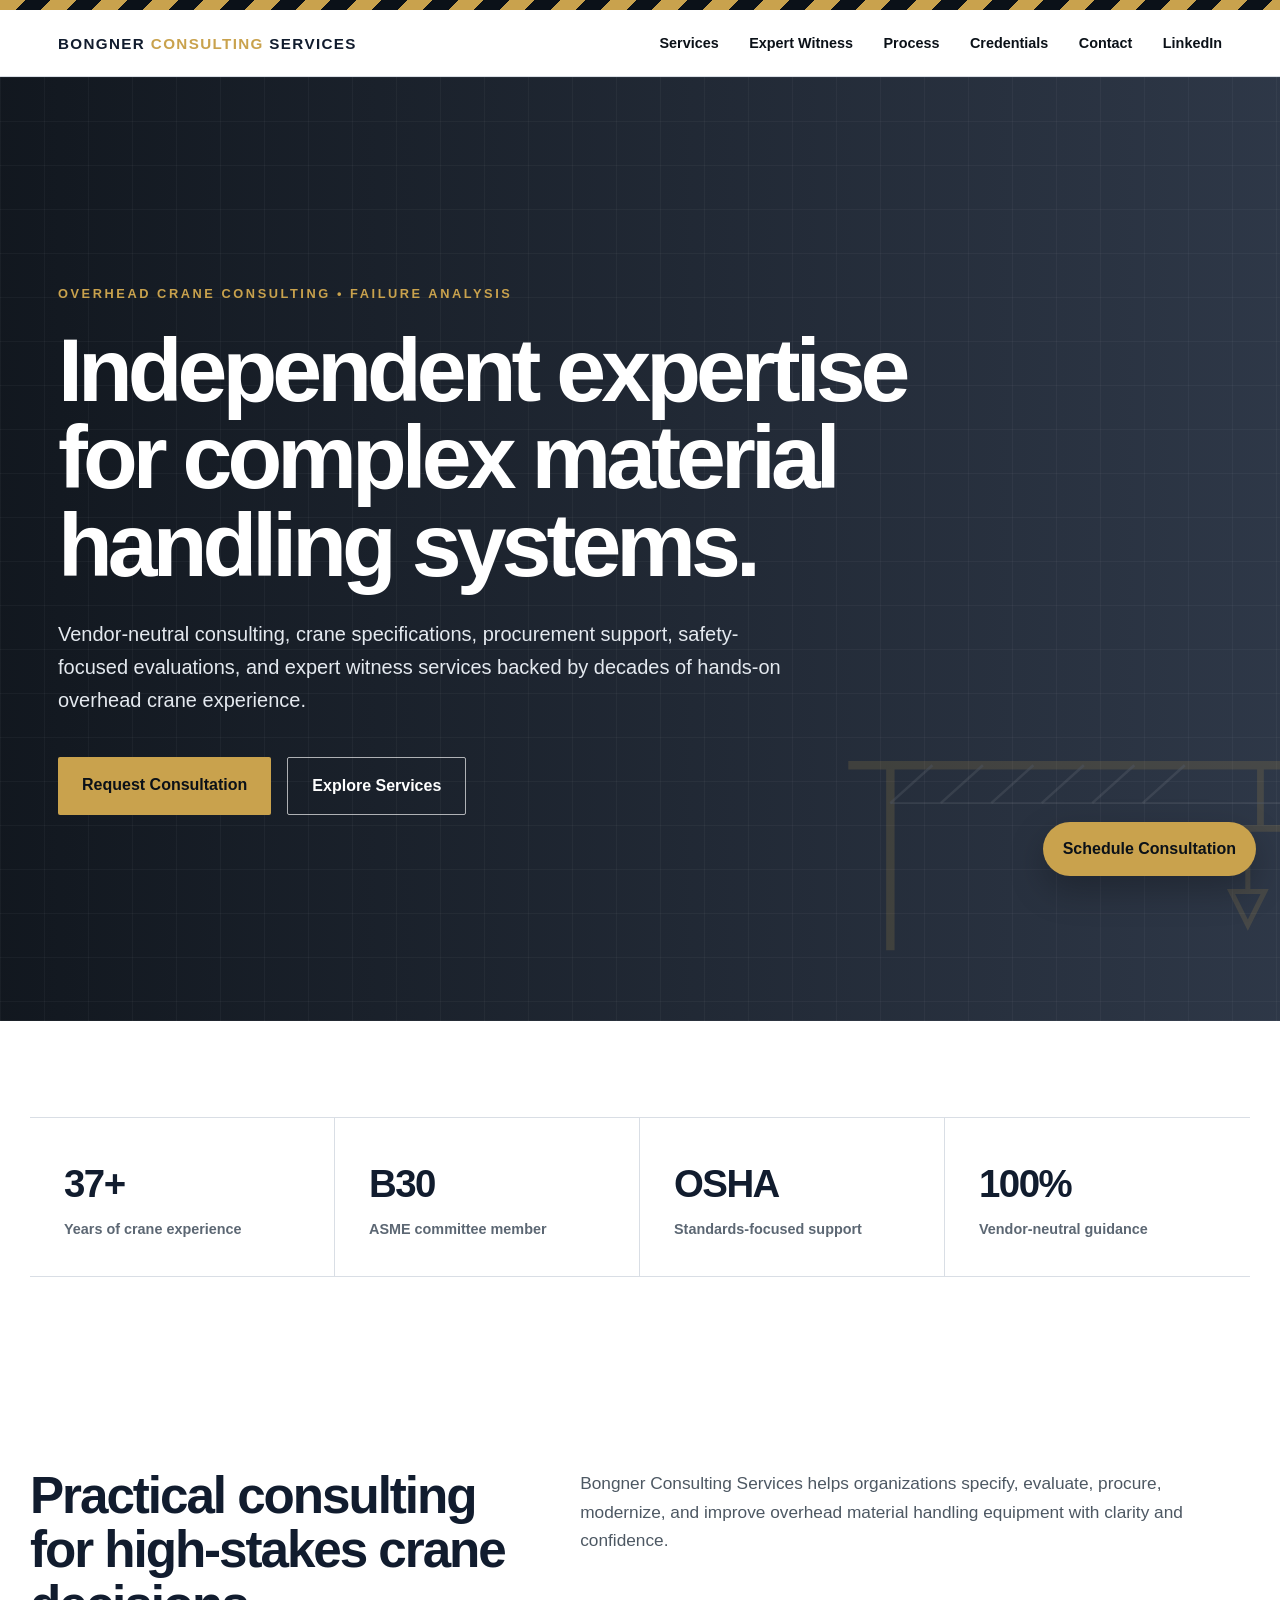
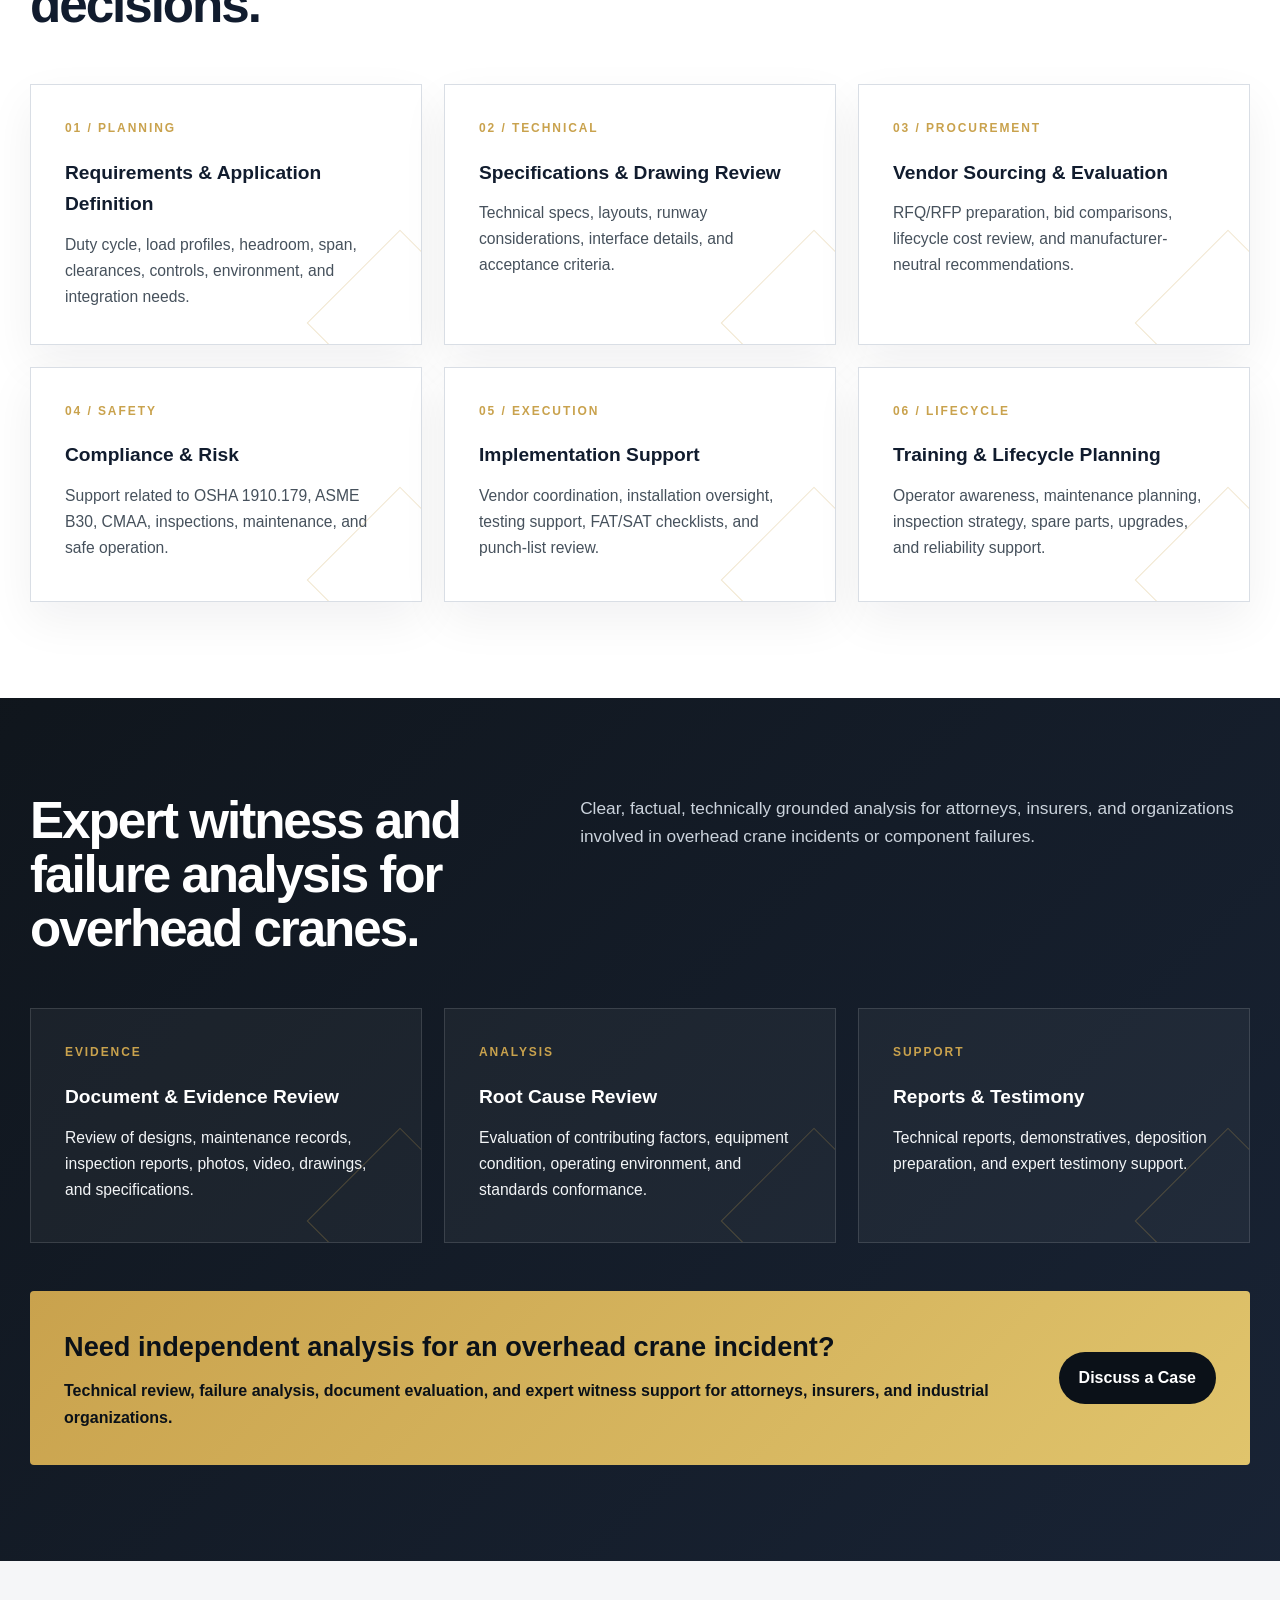
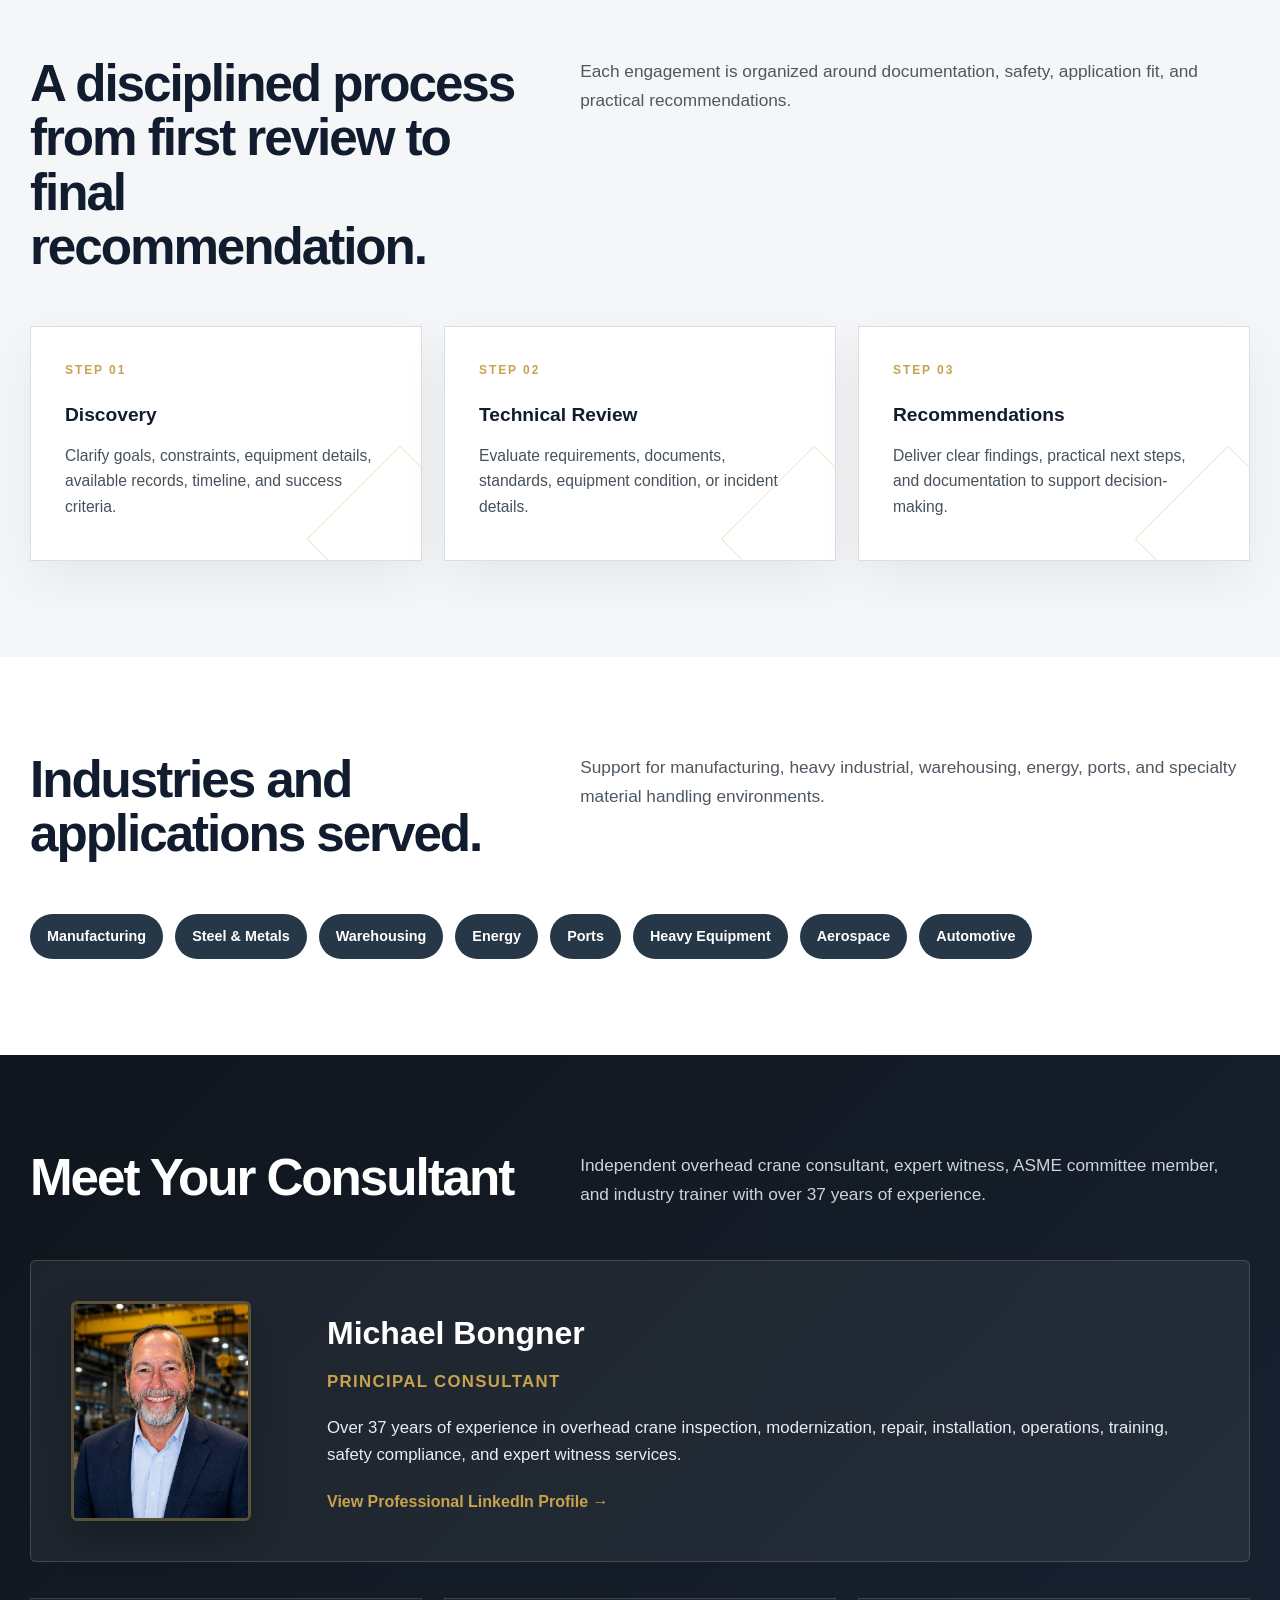
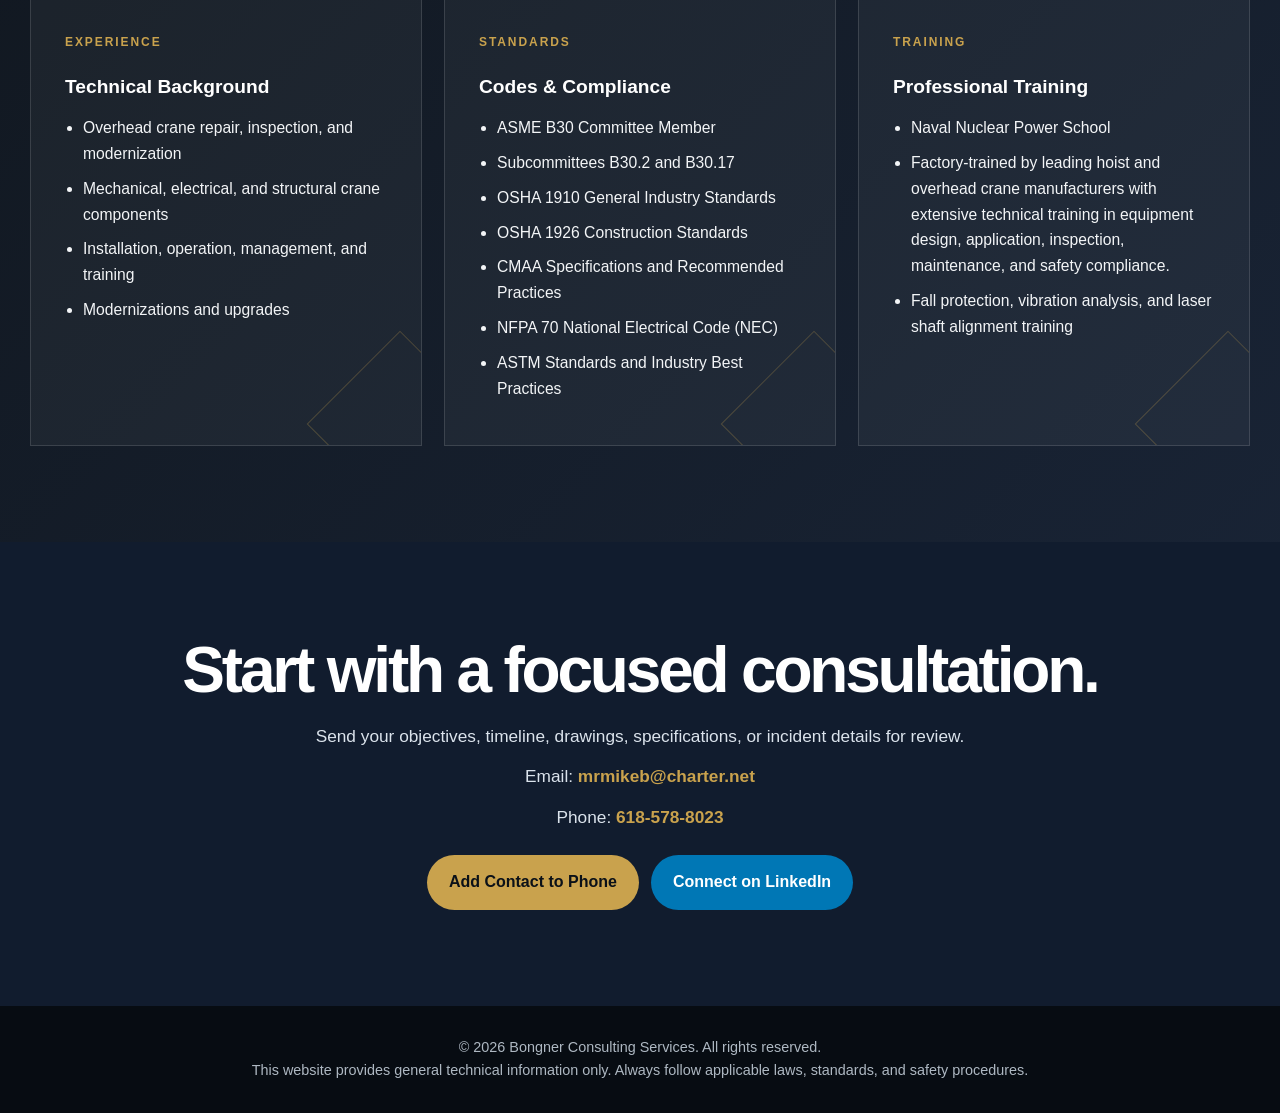
==== commit d8a87c5f: "Update index.html" ====
--- a/index.html
+++ b/index.html
@@ -399,21 +399,19 @@
       margin-bottom: 36px;
       padding: 40px;
       display: grid;
-      grid-template-columns: 72px 1fr;
-      gap: 22px;
-      align-items: start;
-    }
-
-    .linkedin-avatar {
-      width: 72px;
-      height: 72px;
-      border-radius: 50%;
-      background: var(--gold);
-      color: var(--ink);
-      display: grid;
-      place-items: center;
-      font-weight: 900;
-      font-size: 1.4rem;
+      grid-template-columns: 220px 1fr;
+      gap: 36px;
+      align-items: center;
+    }
+
+    .profile-photo {
+      width: 180px;
+      height: 220px;
+      object-fit: cover;
+      object-position: center top;
+      border-radius: 6px;
+      border: 3px solid rgba(201,162,77,.35);
+      box-shadow: 0 15px 35px rgba(0,0,0,.25);
     }
 
     .leadership-card h3 {
@@ -550,6 +548,14 @@
       .expert-callout,
       .leadership-card {
         grid-template-columns: 1fr;
+      }
+
+      .leadership-card {
+        text-align: center;
+      }
+
+      .profile-photo {
+        margin: auto;
       }
 
       .stat {
@@ -811,15 +817,18 @@
 <section id="credentials" class="dark">
   <div class="container">
     <div class="section-heading">
-      <h2>Industry Experience, Technical Training & Standards Leadership</h2>
+      <h2>Meet Your Consultant</h2>
       <p>
-        37+ years of overhead crane repair, inspection, modernization,
-        installation, management, operation, training, and industry standards experience.
+        Independent overhead crane consultant, expert witness, ASME committee member,
+        and industry trainer with over 37 years of experience.
       </p>
     </div>
 
     <div class="leadership-card">
-      <div class="linkedin-avatar">MB</div>
+      <img
+        src="assets/img/michael-bongner.jpg"
+        alt="Michael Bongner"
+        class="profile-photo">
 
       <div>
         <h3>Michael Bongner</h3>
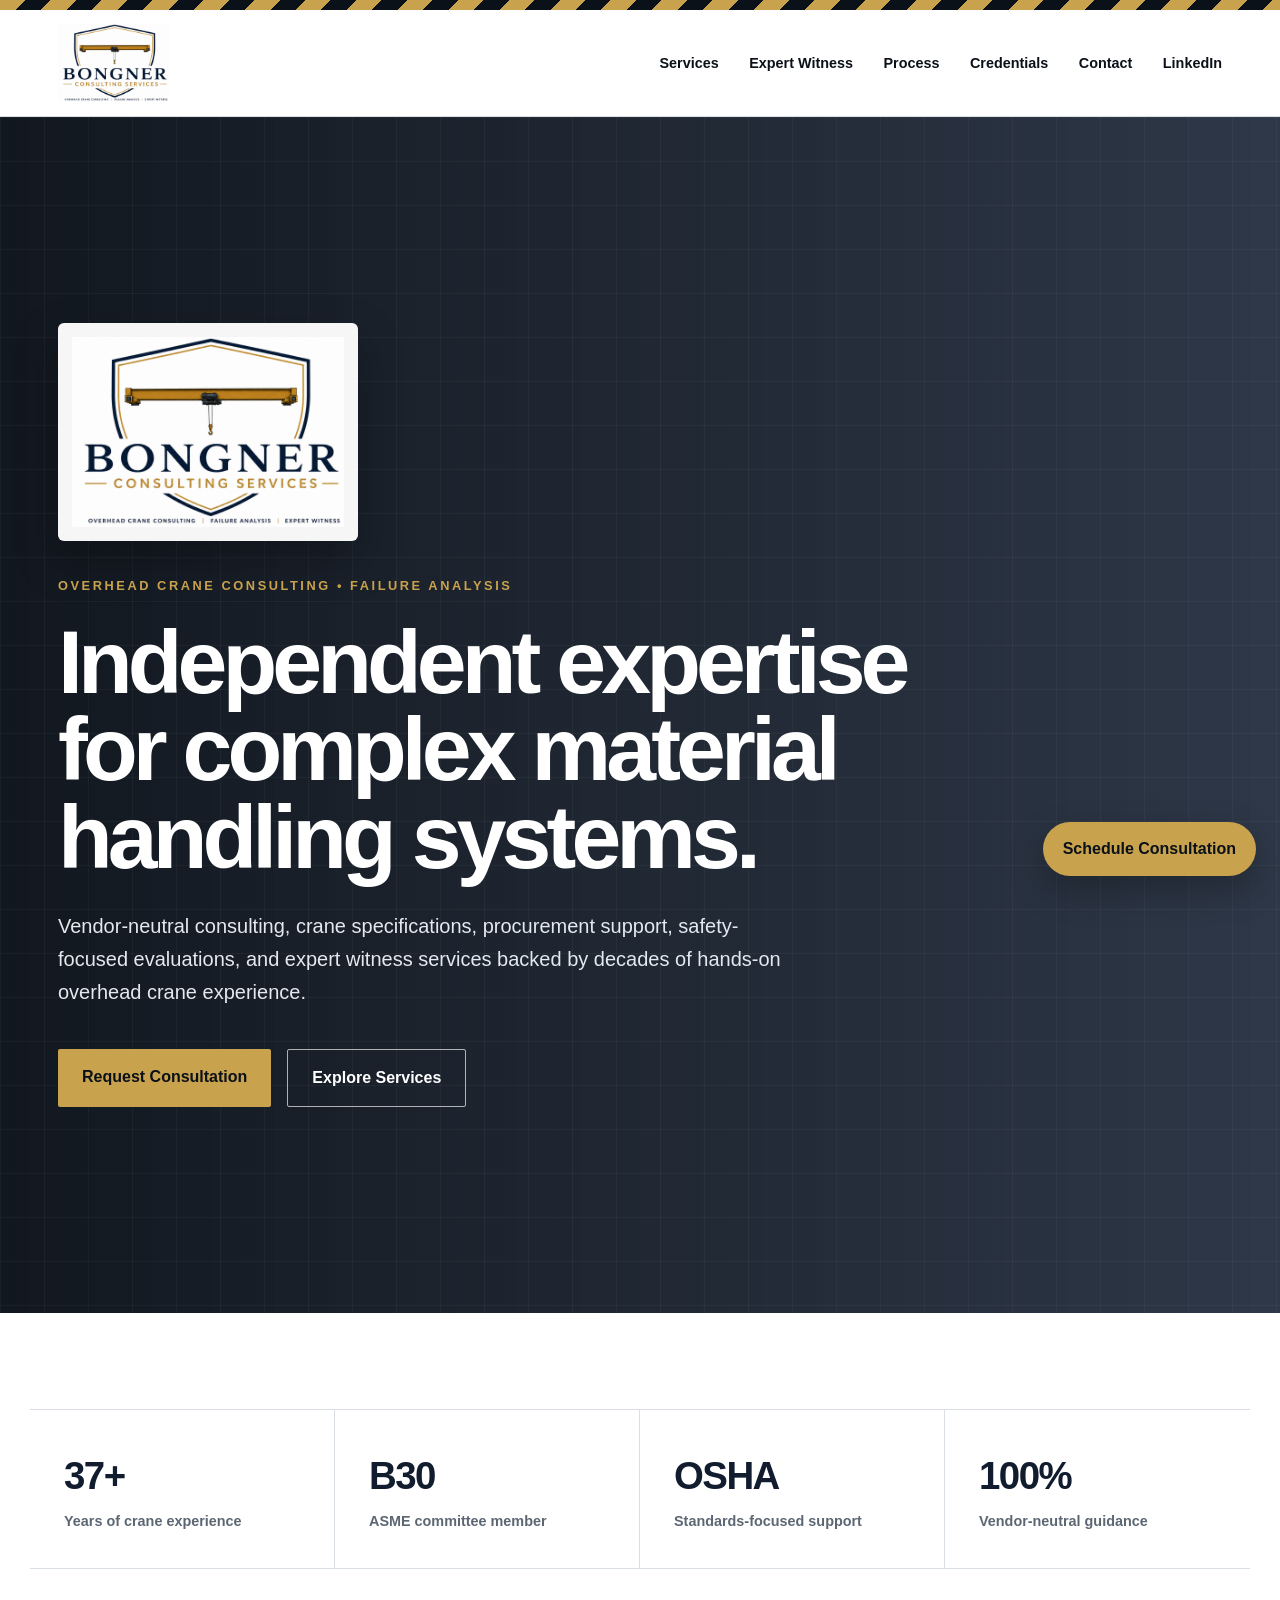
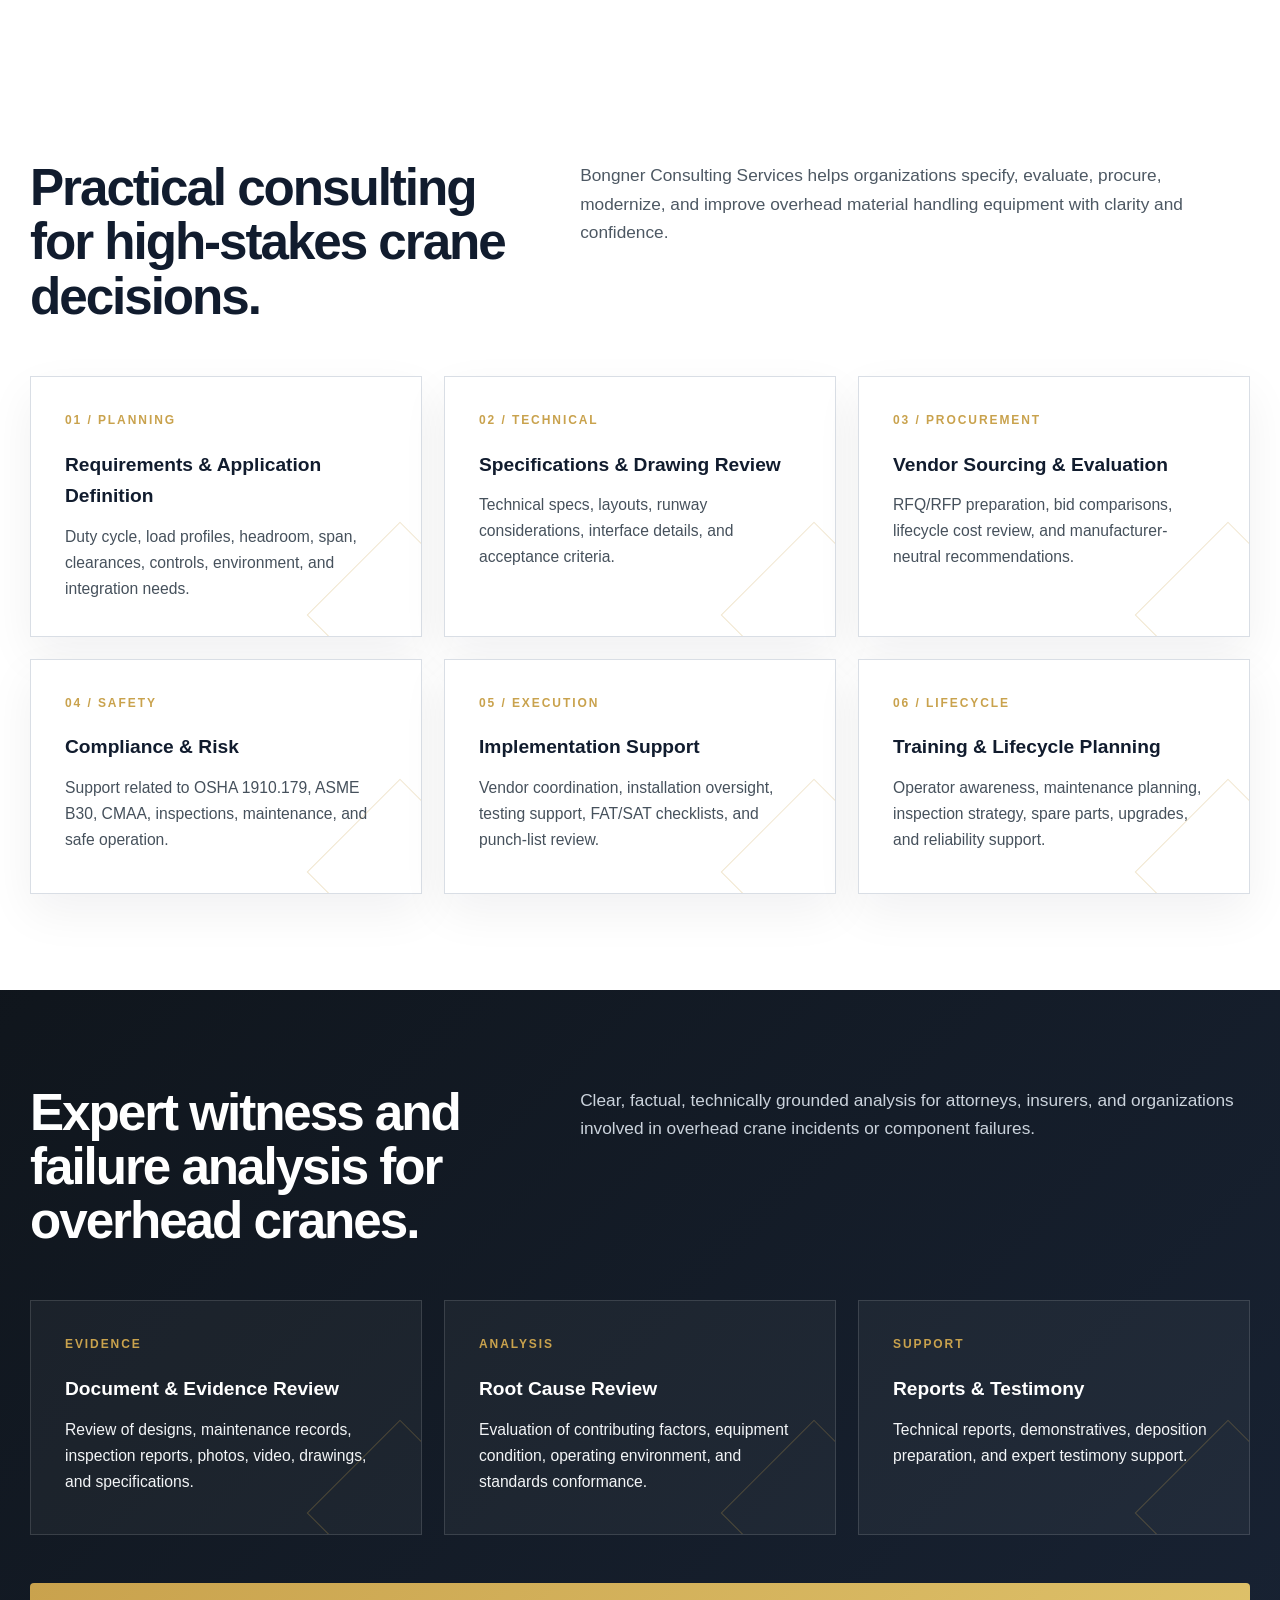
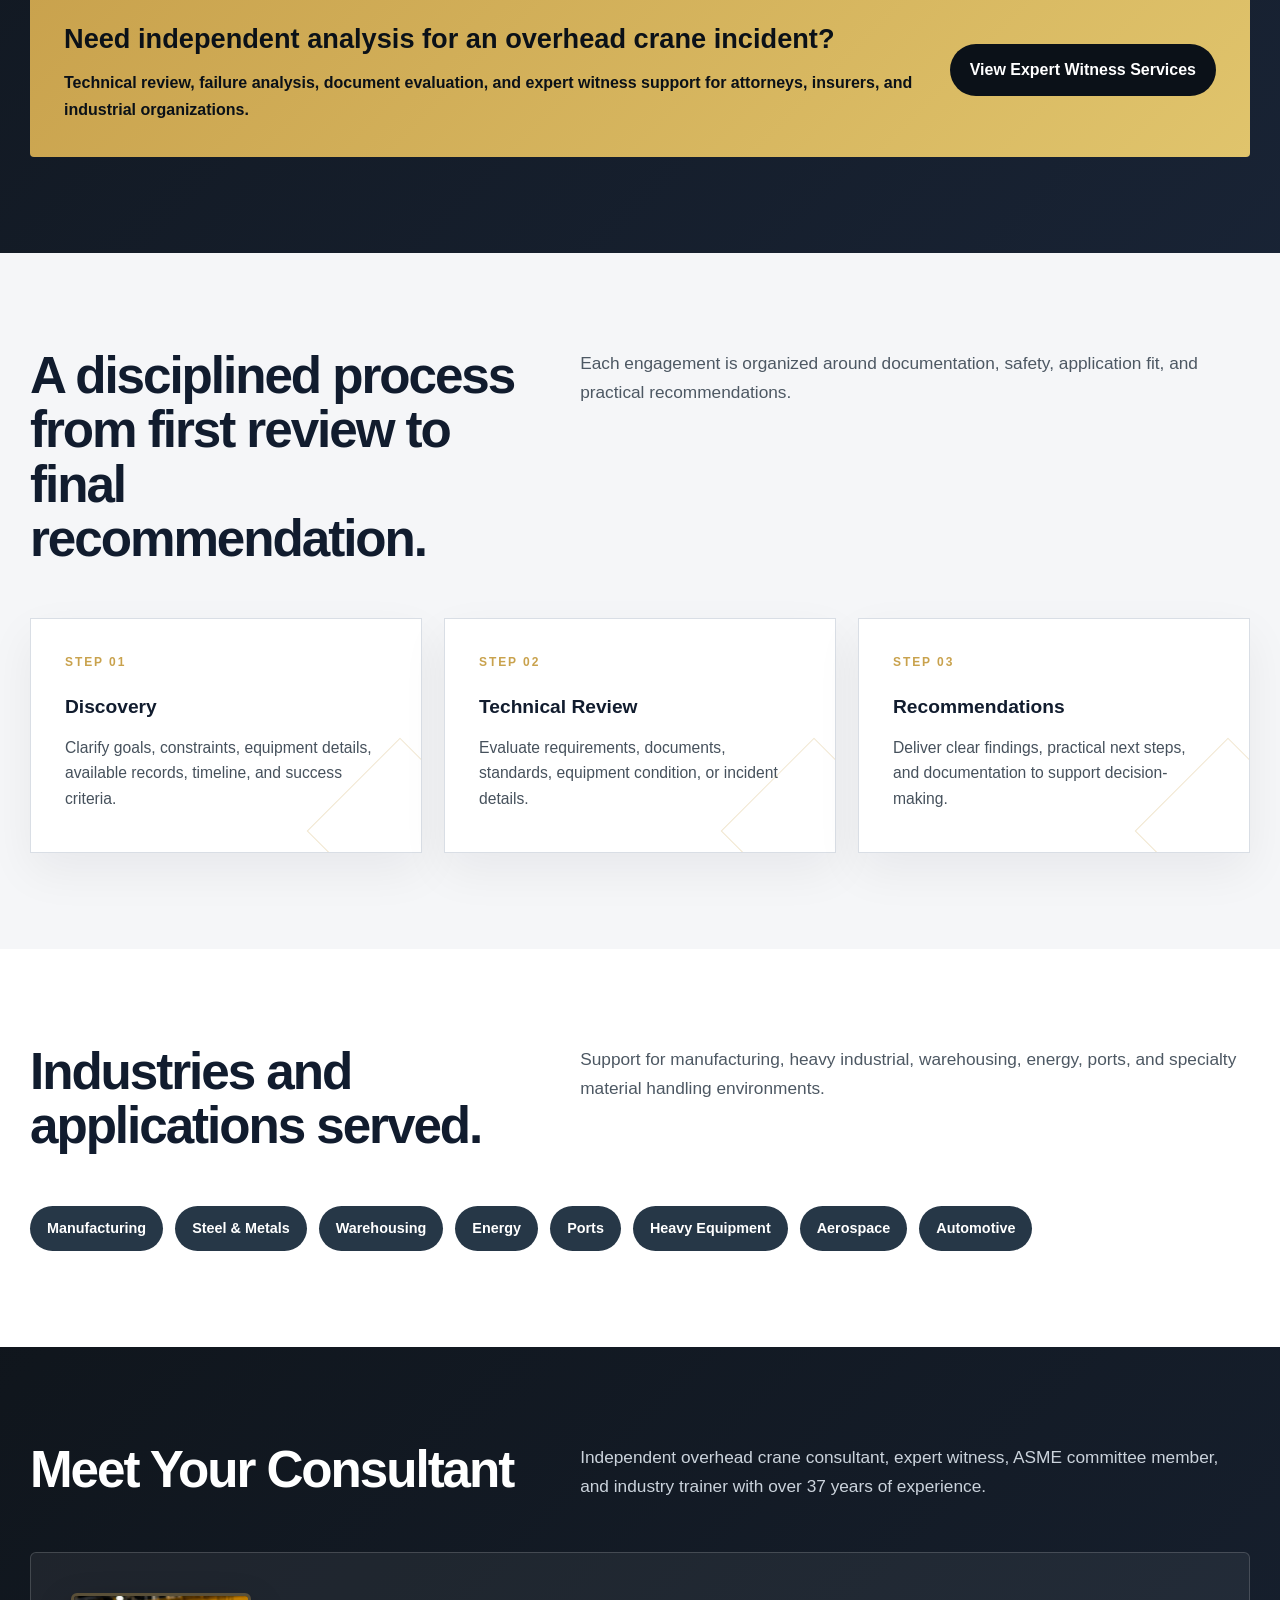
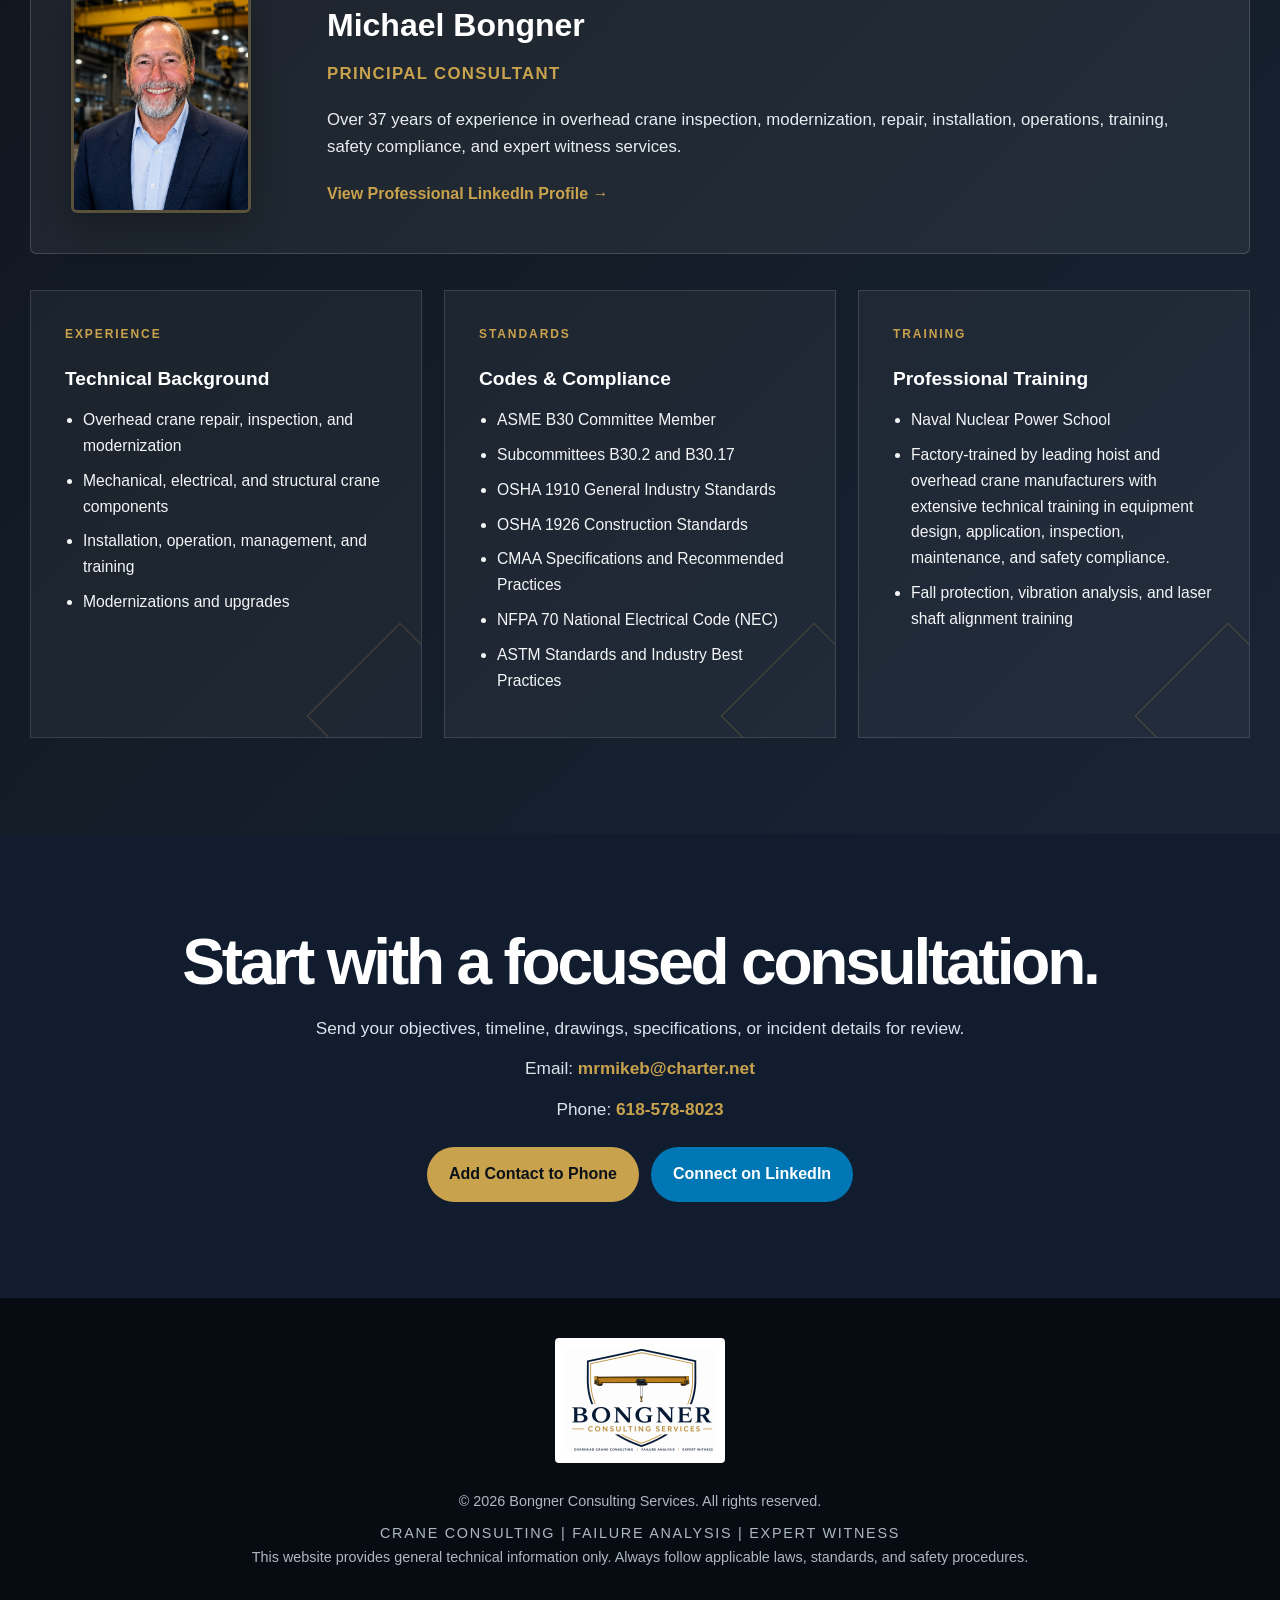
==== commit 33422e31: "Update index.html" ====
--- a/index.html
+++ b/index.html
@@ -66,22 +66,22 @@
     .nav {
       max-width: 1220px;
       margin: auto;
-      padding: 20px 28px;
+      padding: 14px 28px;
       display: flex;
       justify-content: space-between;
       align-items: center;
     }
 
-    .brand {
-      font-weight: 900;
-      text-transform: uppercase;
-      letter-spacing: .09em;
-      color: var(--navy);
-      font-size: .95rem;
-    }
-
-    .brand span {
-      color: var(--gold);
+    .brand-logo {
+      display: flex;
+      align-items: center;
+      text-decoration: none;
+    }
+
+    .brand-logo img {
+      height: 78px;
+      width: auto;
+      display: block;
     }
 
     nav a {
@@ -130,6 +130,17 @@
       width: 100%;
     }
 
+    .hero-logo {
+      width: 300px;
+      max-width: 85%;
+      margin-bottom: 34px;
+      display: block;
+      background: rgba(255,255,255,.96);
+      padding: 14px;
+      border-radius: 6px;
+      box-shadow: 0 18px 45px rgba(0,0,0,.28);
+    }
+
     .eyebrow {
       color: var(--gold);
       font-weight: 900;
@@ -190,16 +201,6 @@
     .btn-secondary:hover {
       background: rgba(255,255,255,.12);
       border-color: #ffffff;
-    }
-
-    .crane-graphic {
-      position: absolute;
-      right: -90px;
-      bottom: 20px;
-      width: 620px;
-      max-width: 46vw;
-      opacity: .16;
-      z-index: 1;
     }
 
     section {
@@ -524,13 +525,34 @@
       background: #070c12;
       color: #aeb8c2;
       text-align: center;
-      padding: 30px;
+      padding: 40px 30px;
       font-size: .9rem;
+    }
+
+    .footer-logo {
+      height: 125px;
+      width: auto;
+      margin-bottom: 20px;
+      background: #ffffff;
+      padding: 10px;
+      border-radius: 4px;
+    }
+
+    .footer-tagline {
+      font-size: .9rem;
+      letter-spacing: .12em;
+      text-transform: uppercase;
+      color: #aeb8c2;
+      margin-top: 8px;
     }
 
     @media (max-width: 900px) {
       .nav {
         display: block;
+      }
+
+      .brand-logo img {
+        height: 58px;
       }
 
       nav {
@@ -563,13 +585,12 @@
         border-bottom: 1px solid var(--line);
       }
 
-      .crane-graphic {
-        opacity: .08;
-        max-width: 90vw;
-      }
-
       .hero {
         min-height: auto;
+      }
+
+      .hero-logo {
+        width: 240px;
       }
     }
 
@@ -580,6 +601,10 @@
         font-size: .85rem;
         padding: 12px 16px;
       }
+
+      .footer-logo {
+        height: 95px;
+      }
     }
   </style>
 </head>
@@ -590,11 +615,15 @@
 
 <header>
   <div class="nav">
-    <div class="brand">Bongner <span>Consulting</span> Services</div>
+    <a href="index.html" class="brand-logo">
+      <img
+        src="assets/img/bongner-logo.png"
+        alt="Bongner Consulting Services Logo">
+    </a>
 
     <nav>
       <a href="#services">Services</a>
-      <a href="#expert">Expert Witness</a>
+      <a href="expert-witness.html">Expert Witness</a>
       <a href="#process">Process</a>
       <a href="#credentials">Credentials</a>
       <a href="#contact">Contact</a>
@@ -605,6 +634,11 @@
 
 <section class="hero">
   <div class="hero-inner">
+    <img
+      src="assets/img/bongner-logo.png"
+      alt="Bongner Consulting Services"
+      class="hero-logo">
+
     <div class="eyebrow">Overhead Crane Consulting • Failure Analysis</div>
 
     <h1>Independent expertise for complex material handling systems.</h1>
@@ -620,22 +654,6 @@
       <a class="btn btn-secondary" href="#services">Explore Services</a>
     </div>
   </div>
-
-  <svg class="crane-graphic" viewBox="0 0 700 360" fill="none" xmlns="http://www.w3.org/2000/svg">
-    <path d="M80 80H620" stroke="#c9a24d" stroke-width="10"/>
-    <path d="M130 80V300" stroke="#c9a24d" stroke-width="10"/>
-    <path d="M570 80V155" stroke="#c9a24d" stroke-width="8"/>
-    <path d="M530 155H610" stroke="#c9a24d" stroke-width="8"/>
-    <path d="M555 155V230" stroke="#c9a24d" stroke-width="6"/>
-    <path d="M535 230L555 270L575 230H535Z" stroke="#c9a24d" stroke-width="6"/>
-    <path d="M130 125H620" stroke="#ffffff" stroke-width="2" opacity=".5"/>
-    <path d="M180 80L130 125" stroke="#ffffff" stroke-width="3" opacity=".5"/>
-    <path d="M240 80L190 125" stroke="#ffffff" stroke-width="3" opacity=".5"/>
-    <path d="M300 80L250 125" stroke="#ffffff" stroke-width="3" opacity=".5"/>
-    <path d="M360 80L310 125" stroke="#ffffff" stroke-width="3" opacity=".5"/>
-    <path d="M420 80L370 125" stroke="#ffffff" stroke-width="3" opacity=".5"/>
-    <path d="M480 80L430 125" stroke="#ffffff" stroke-width="3" opacity=".5"/>
-  </svg>
 </section>
 
 <section>
@@ -754,7 +772,7 @@
         </p>
       </div>
 
-      <a href="#contact">Discuss a Case</a>
+      <a href="expert-witness.html">View Expert Witness Services</a>
     </div>
   </div>
 </section>
@@ -908,8 +926,22 @@
 </section>
 
 <footer>
-  <p>© 2026 Bongner Consulting Services. All rights reserved.</p>
-  <p>This website provides general technical information only. Always follow applicable laws, standards, and safety procedures.</p>
+  <img
+    src="assets/img/bongner-logo.png"
+    alt="Bongner Consulting Services"
+    class="footer-logo">
+
+  <p>
+    © 2026 Bongner Consulting Services. All rights reserved.
+  </p>
+
+  <p class="footer-tagline">
+    Crane Consulting | Failure Analysis | Expert Witness
+  </p>
+
+  <p>
+    This website provides general technical information only. Always follow applicable laws, standards, and safety procedures.
+  </p>
 </footer>
 
 <a class="floating-consult" href="#contact">Schedule Consultation</a>
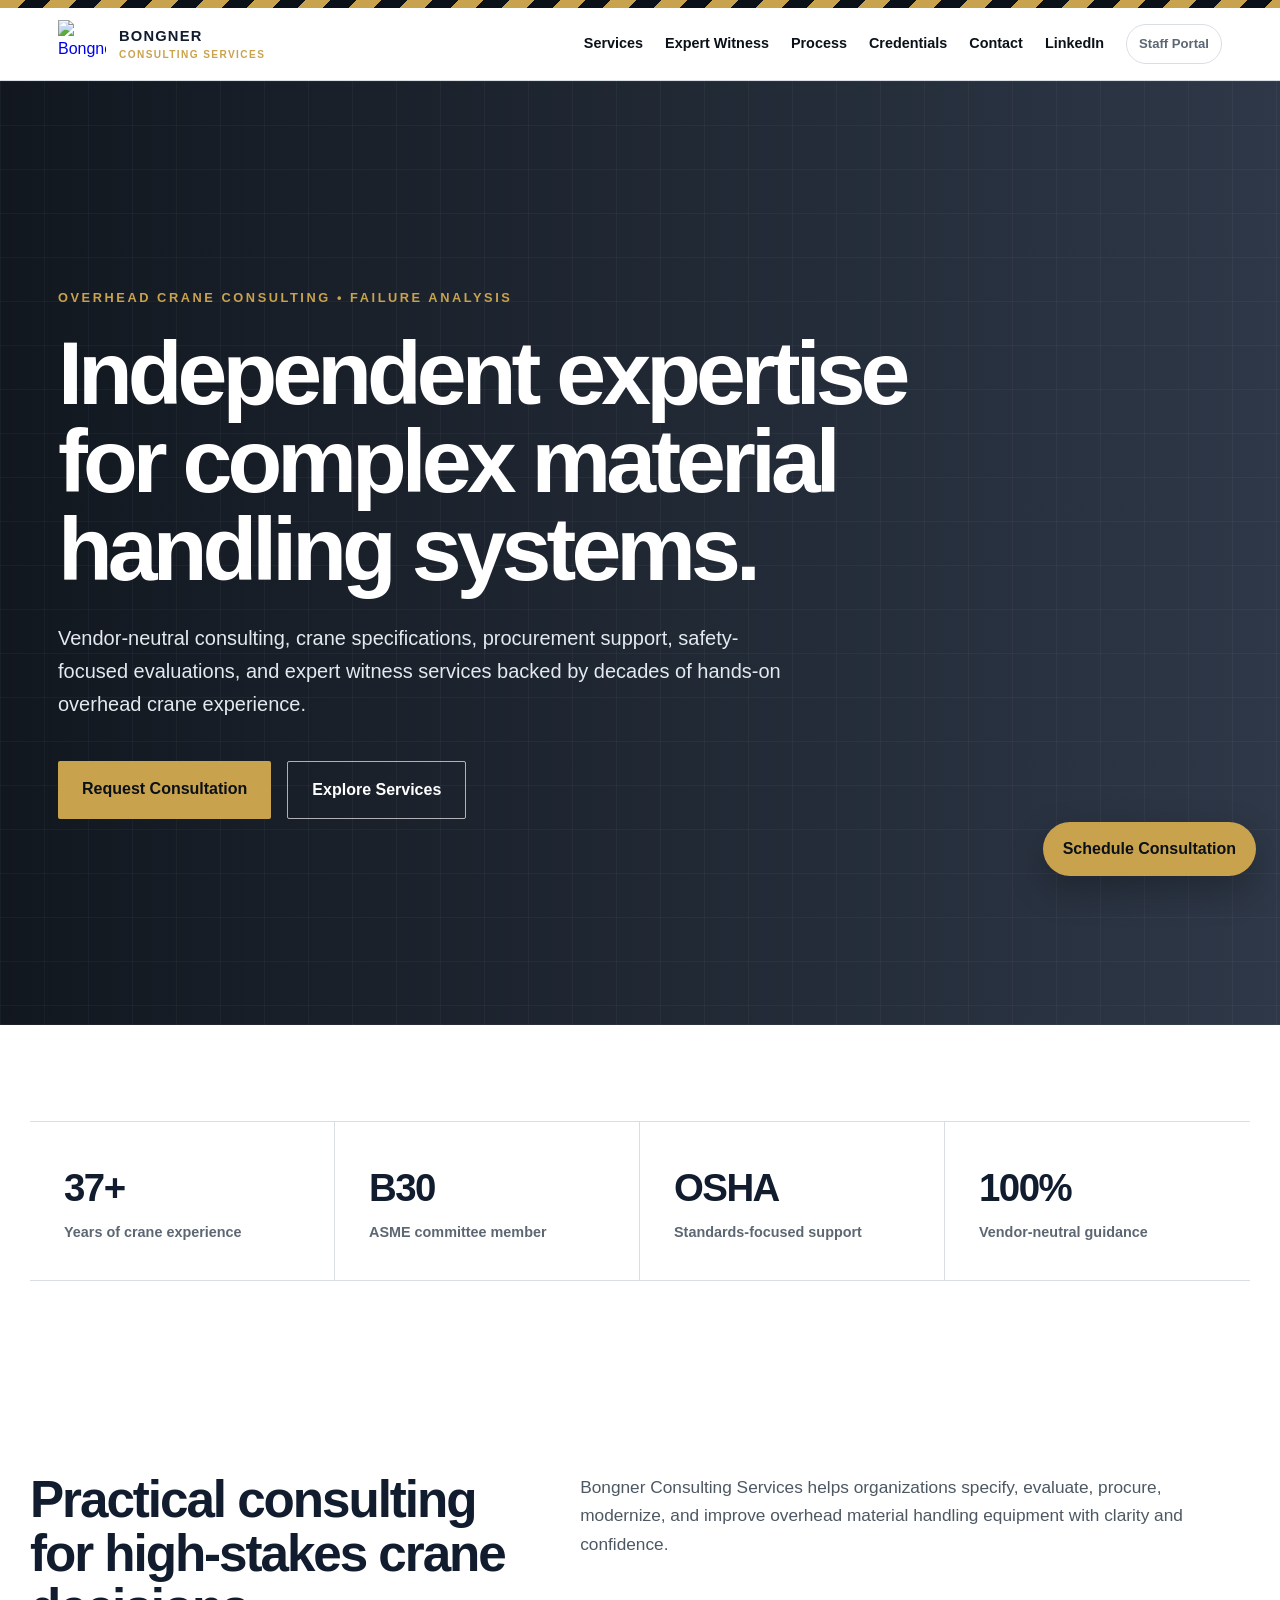
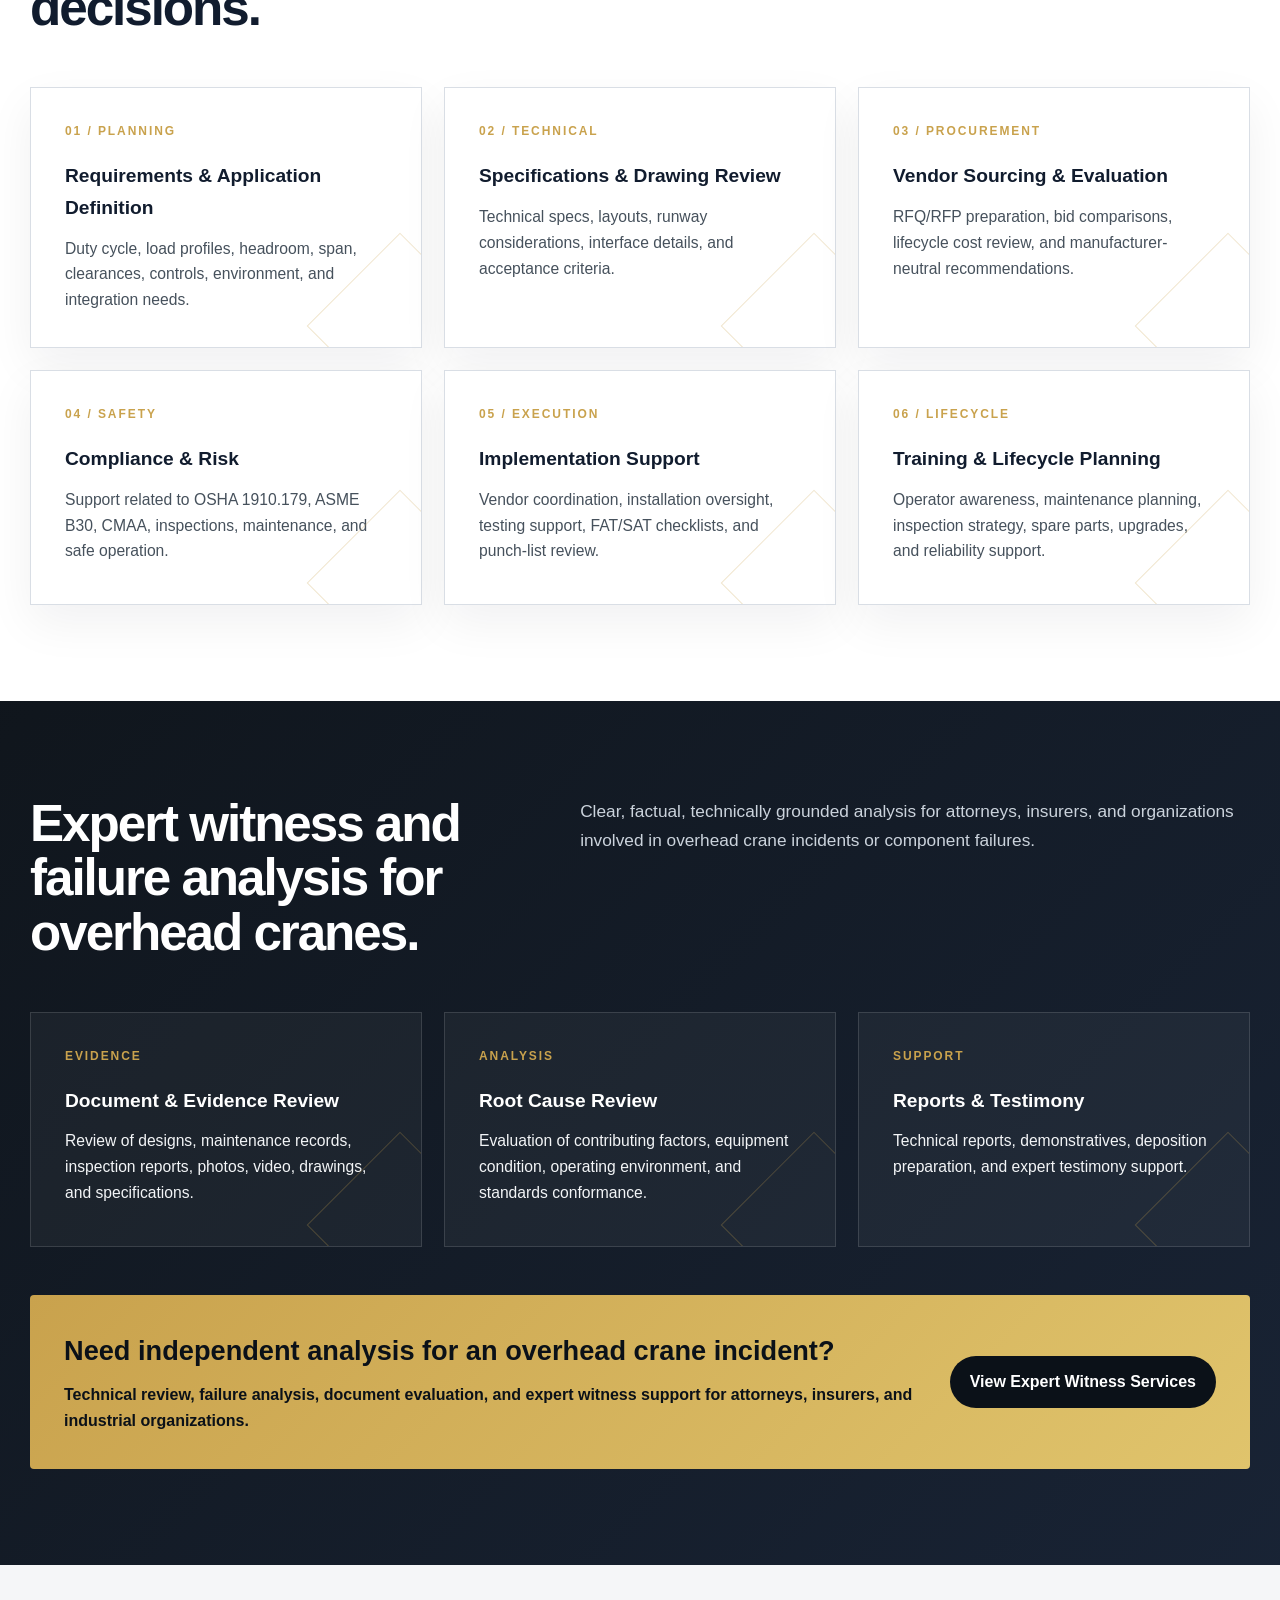
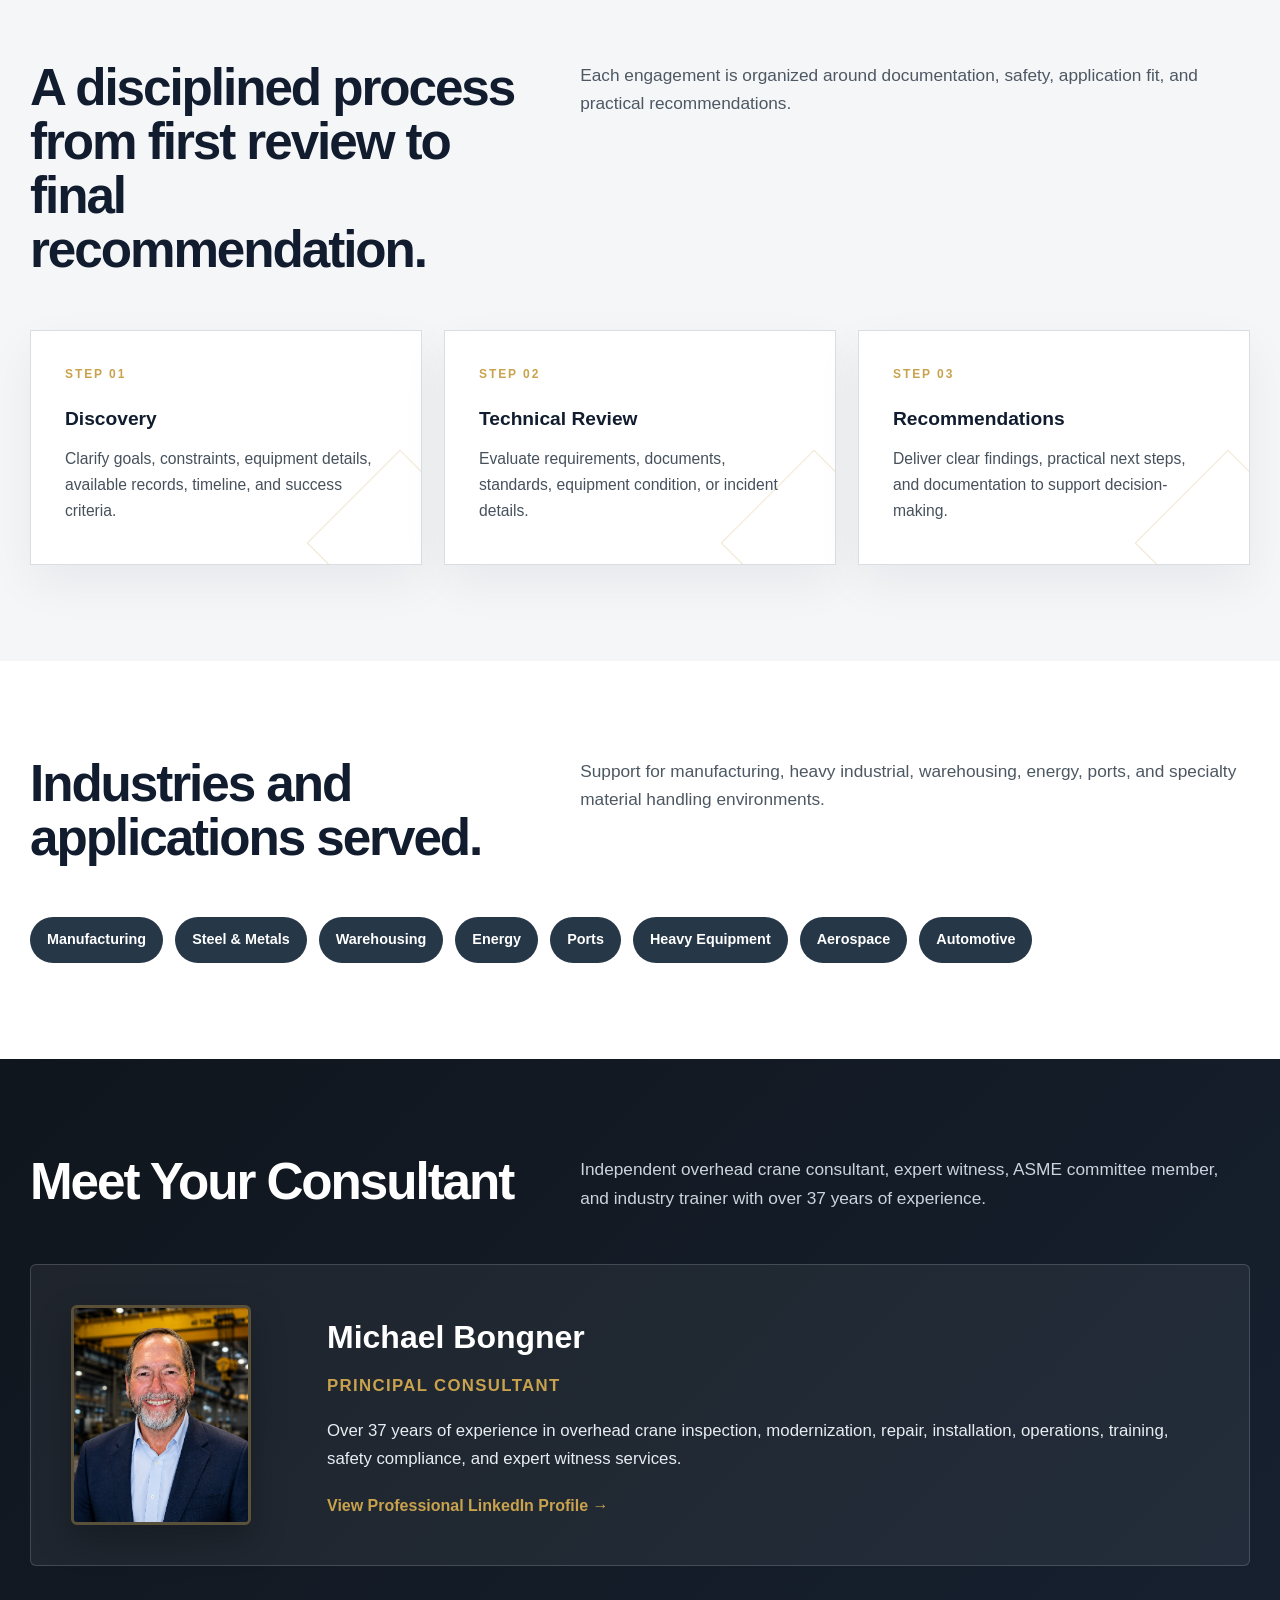
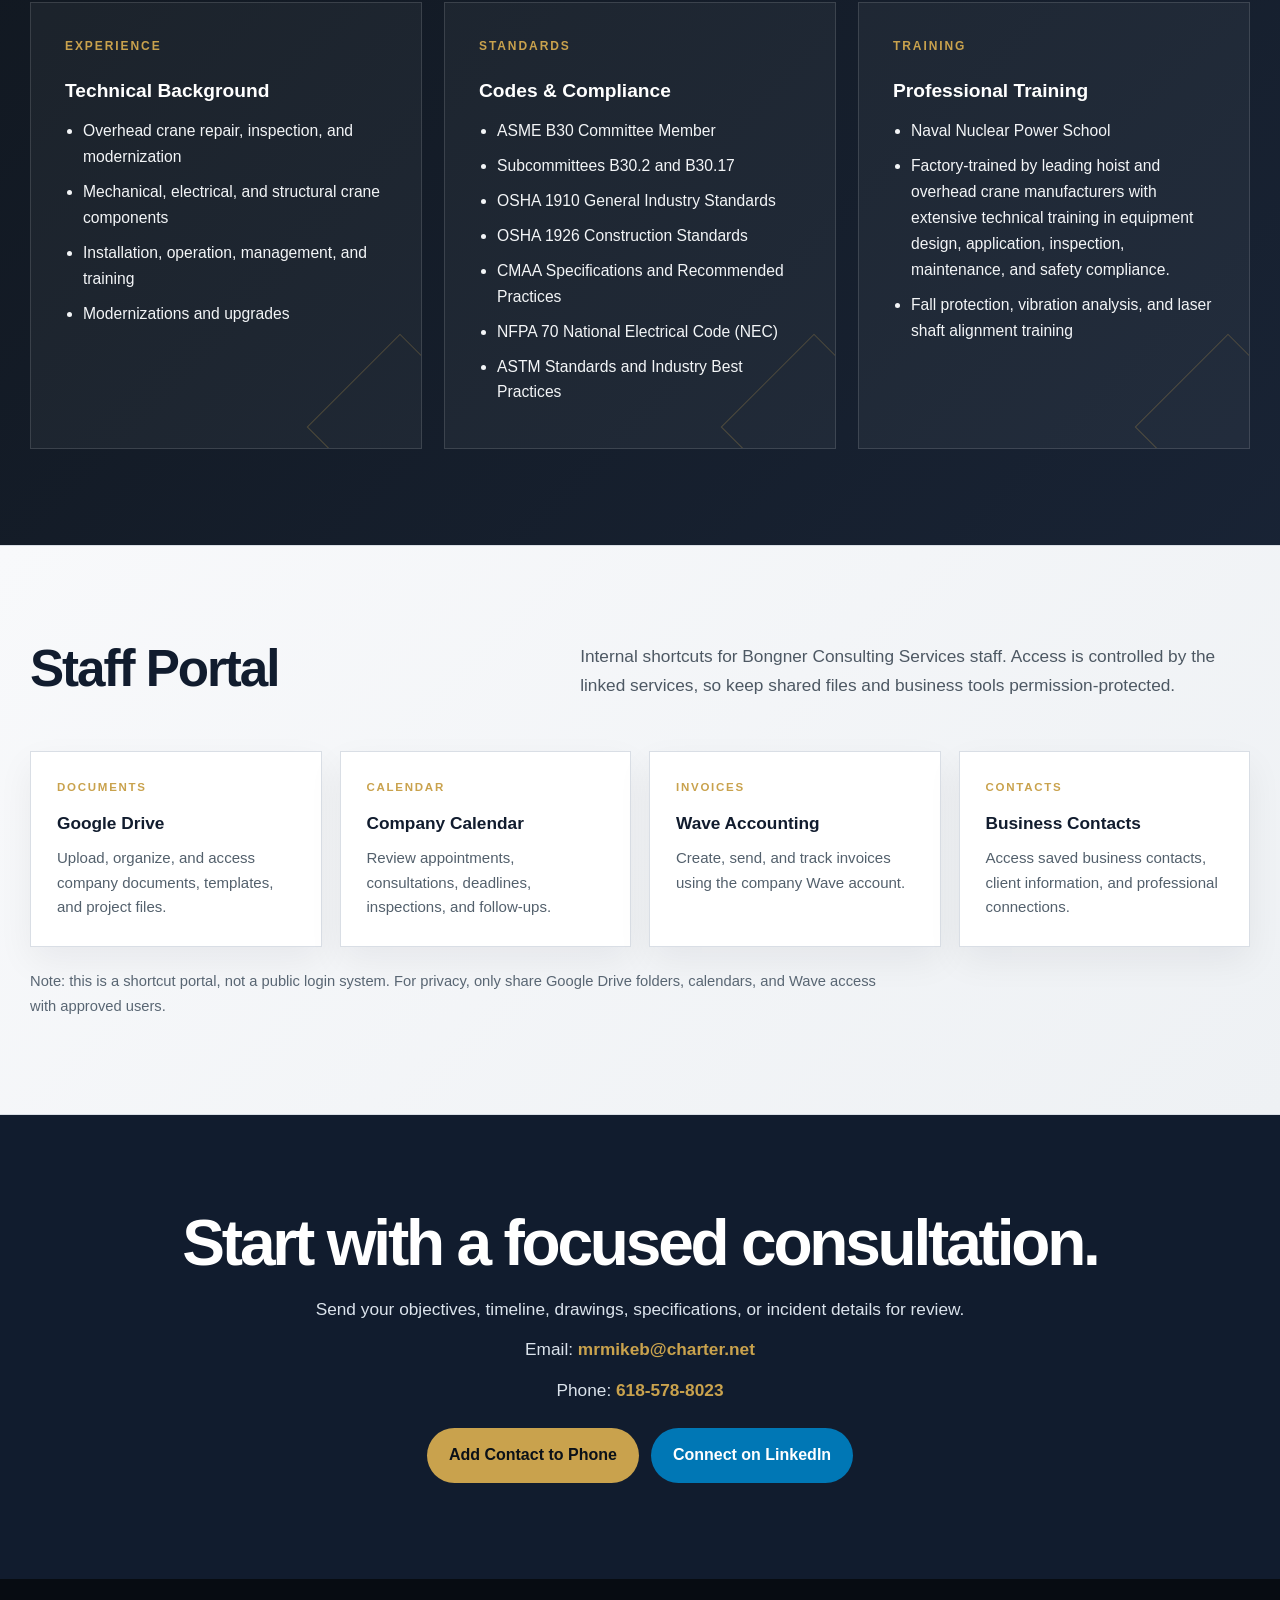
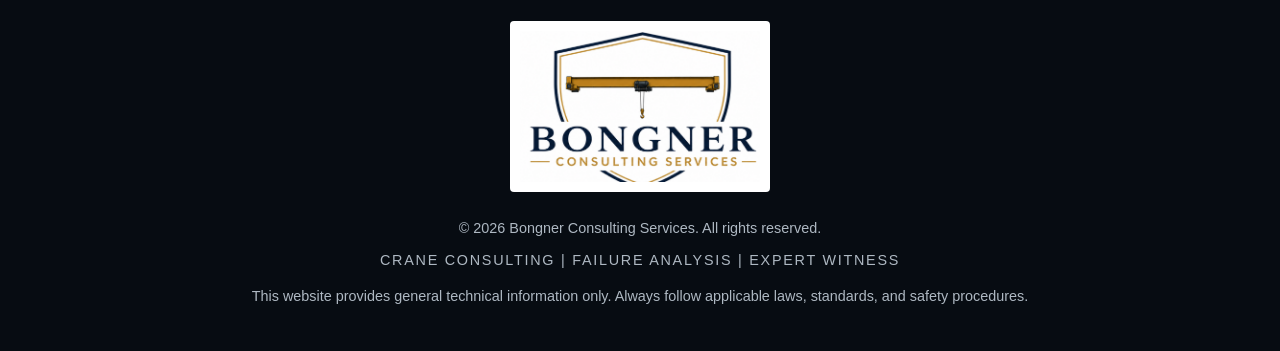
==== commit 91314fa1: "Update index.html" ====
--- a/index.html
+++ b/index.html
@@ -6,6 +6,10 @@
 
   <title>Bongner Consulting Services | Overhead Crane Consulting</title>
   <meta name="description" content="Independent overhead crane consulting, material handling specifications, failure analysis, and expert witness services." />
+
+  <!-- Favicon / app icons -->
+  <link rel="icon" type="image/png" href="assets/img/favicon-32.png">
+  <link rel="apple-touch-icon" href="assets/img/apple-touch-icon.png">
 
   <!-- Google Analytics - replace G-XXXXXXXXXX with your real Measurement ID -->
   <script async src="https://www.googletagmanager.com/gtag/js?id=G-XXXXXXXXXX"></script>
@@ -46,7 +50,7 @@
     }
 
     .industrial-strip {
-      height: 10px;
+      height: 8px;
       background: repeating-linear-gradient(
         135deg,
         var(--gold) 0 18px,
@@ -58,7 +62,7 @@
       position: sticky;
       top: 0;
       z-index: 1000;
-      background: rgba(255,255,255,.96);
+      background: rgba(255,255,255,.97);
       border-bottom: 1px solid var(--line);
       backdrop-filter: blur(14px);
     }
@@ -66,27 +70,61 @@
     .nav {
       max-width: 1220px;
       margin: auto;
-      padding: 14px 28px;
+      padding: 12px 28px;
       display: flex;
       justify-content: space-between;
       align-items: center;
-    }
-
-    .brand-logo {
+      gap: 28px;
+    }
+
+    .brand-lockup {
       display: flex;
       align-items: center;
+      gap: 13px;
       text-decoration: none;
-    }
-
-    .brand-logo img {
-      height: 78px;
-      width: auto;
+      min-width: 265px;
+    }
+
+    .brand-lockup img {
+      height: 48px;
+      width: 48px;
+      object-fit: contain;
       display: block;
+    }
+
+    .brand-text {
+      display: flex;
+      flex-direction: column;
+      line-height: 1.1;
+    }
+
+    .brand-name {
+      color: var(--navy);
+      font-weight: 900;
+      letter-spacing: .08em;
+      text-transform: uppercase;
+      font-size: .92rem;
+    }
+
+    .brand-subtitle {
+      color: var(--gold);
+      font-weight: 800;
+      letter-spacing: .14em;
+      text-transform: uppercase;
+      font-size: .63rem;
+      margin-top: 4px;
+    }
+
+    nav {
+      display: flex;
+      align-items: center;
+      flex-wrap: wrap;
+      justify-content: flex-end;
+      gap: 22px;
     }
 
     nav a {
       text-decoration: none;
-      margin-left: 26px;
       font-size: .9rem;
       font-weight: 700;
       color: var(--ink);
@@ -94,6 +132,20 @@
 
     nav a:hover {
       color: var(--gold);
+    }
+
+    .staff-link {
+      color: var(--slate);
+      border: 1px solid var(--line);
+      padding: 8px 12px;
+      border-radius: 999px;
+      font-size: .82rem;
+      background: #ffffff;
+    }
+
+    .staff-link:hover {
+      border-color: var(--gold);
+      color: var(--navy);
     }
 
     .hero {
@@ -130,17 +182,6 @@
       width: 100%;
     }
 
-    .hero-logo {
-      width: 300px;
-      max-width: 85%;
-      margin-bottom: 34px;
-      display: block;
-      background: rgba(255,255,255,.96);
-      padding: 14px;
-      border-radius: 6px;
-      box-shadow: 0 18px 45px rgba(0,0,0,.28);
-    }
-
     .eyebrow {
       color: var(--gold);
       font-weight: 900;
@@ -445,6 +486,64 @@
 
     .leadership-card a:hover {
       text-decoration: underline;
+    }
+
+    .portal-section {
+      background:
+        linear-gradient(135deg, #f8f9fb, #eef1f4);
+      border-top: 1px solid var(--line);
+      border-bottom: 1px solid var(--line);
+    }
+
+    .portal-grid {
+      display: grid;
+      grid-template-columns: repeat(4, 1fr);
+      gap: 18px;
+    }
+
+    .portal-card {
+      background: #ffffff;
+      border: 1px solid var(--line);
+      padding: 26px;
+      text-decoration: none;
+      color: var(--ink);
+      box-shadow: 0 14px 34px rgba(16,24,32,.06);
+      transition: all .25s ease;
+      min-height: 160px;
+    }
+
+    .portal-card:hover {
+      transform: translateY(-3px);
+      border-color: rgba(201,162,77,.65);
+      box-shadow: 0 18px 42px rgba(16,24,32,.1);
+    }
+
+    .portal-card span {
+      display: block;
+      color: var(--gold);
+      font-weight: 900;
+      letter-spacing: .15em;
+      text-transform: uppercase;
+      font-size: .72rem;
+      margin-bottom: 12px;
+    }
+
+    .portal-card h3 {
+      color: var(--navy);
+      margin-bottom: 8px;
+      font-size: 1.08rem;
+    }
+
+    .portal-card p {
+      color: #53606c;
+      font-size: .94rem;
+    }
+
+    .portal-note {
+      margin-top: 22px;
+      color: #596673;
+      font-size: .92rem;
+      max-width: 860px;
     }
 
     .contact {
@@ -525,14 +624,15 @@
       background: #070c12;
       color: #aeb8c2;
       text-align: center;
-      padding: 40px 30px;
+      padding: 42px 30px;
       font-size: .9rem;
     }
 
     .footer-logo {
-      height: 125px;
-      width: auto;
-      margin-bottom: 20px;
+      width: 260px;
+      max-width: 90%;
+      height: auto;
+      margin-bottom: 18px;
       background: #ffffff;
       padding: 10px;
       border-radius: 4px;
@@ -543,25 +643,41 @@
       letter-spacing: .12em;
       text-transform: uppercase;
       color: #aeb8c2;
-      margin-top: 8px;
+      margin: 8px 0 12px;
+    }
+
+    @media (max-width: 1000px) {
+      .nav {
+        align-items: flex-start;
+      }
+
+      nav {
+        gap: 14px;
+      }
+
+      .portal-grid {
+        grid-template-columns: repeat(2, 1fr);
+      }
     }
 
     @media (max-width: 900px) {
       .nav {
         display: block;
-      }
-
-      .brand-logo img {
-        height: 58px;
+        padding: 12px 20px;
+      }
+
+      .brand-lockup img {
+        height: 44px;
+        width: 44px;
       }
 
       nav {
+        justify-content: flex-start;
         margin-top: 14px;
       }
 
       nav a {
         display: inline-block;
-        margin: 8px 16px 0 0;
       }
 
       .section-heading,
@@ -589,12 +705,16 @@
         min-height: auto;
       }
 
-      .hero-logo {
-        width: 240px;
+      .footer-logo {
+        width: 220px;
       }
     }
 
     @media (max-width: 700px) {
+      .portal-grid {
+        grid-template-columns: 1fr;
+      }
+
       .floating-consult {
         right: 16px;
         bottom: 16px;
@@ -602,8 +722,8 @@
         padding: 12px 16px;
       }
 
-      .footer-logo {
-        height: 95px;
+      .brand-lockup {
+        min-width: auto;
       }
     }
   </style>
@@ -615,10 +735,15 @@
 
 <header>
   <div class="nav">
-    <a href="index.html" class="brand-logo">
+    <a href="index.html" class="brand-lockup">
       <img
-        src="assets/img/bongner-logo.png"
-        alt="Bongner Consulting Services Logo">
+        src="assets/img/bongner-logo-shield-mark.png"
+        alt="Bongner Consulting Services logo">
+
+      <span class="brand-text">
+        <span class="brand-name">Bongner</span>
+        <span class="brand-subtitle">Consulting Services</span>
+      </span>
     </a>
 
     <nav>
@@ -628,17 +753,13 @@
       <a href="#credentials">Credentials</a>
       <a href="#contact">Contact</a>
       <a href="https://www.linkedin.com/in/michaelbongner" target="_blank" rel="noopener">LinkedIn</a>
+      <a class="staff-link" href="#employee-portal">Staff Portal</a>
     </nav>
   </div>
 </header>
 
 <section class="hero">
   <div class="hero-inner">
-    <img
-      src="assets/img/bongner-logo.png"
-      alt="Bongner Consulting Services"
-      class="hero-logo">
-
     <div class="eyebrow">Overhead Crane Consulting • Failure Analysis</div>
 
     <h1>Independent expertise for complex material handling systems.</h1>
@@ -903,6 +1024,49 @@
   </div>
 </section>
 
+<section id="employee-portal" class="portal-section">
+  <div class="container">
+    <div class="section-heading">
+      <h2>Staff Portal</h2>
+      <p>
+        Internal shortcuts for Bongner Consulting Services staff. Access is controlled by the linked services,
+        so keep shared files and business tools permission-protected.
+      </p>
+    </div>
+
+    <div class="portal-grid">
+      <a class="portal-card" href="https://drive.google.com/" target="_blank" rel="noopener">
+        <span>Documents</span>
+        <h3>Google Drive</h3>
+        <p>Upload, organize, and access company documents, templates, and project files.</p>
+      </a>
+
+      <a class="portal-card" href="https://calendar.google.com/" target="_blank" rel="noopener">
+        <span>Calendar</span>
+        <h3>Company Calendar</h3>
+        <p>Review appointments, consultations, deadlines, inspections, and follow-ups.</p>
+      </a>
+
+      <a class="portal-card" href="https://www.waveapps.com/" target="_blank" rel="noopener">
+        <span>Invoices</span>
+        <h3>Wave Accounting</h3>
+        <p>Create, send, and track invoices using the company Wave account.</p>
+      </a>
+
+      <a class="portal-card" href="https://contacts.google.com/" target="_blank" rel="noopener">
+        <span>Contacts</span>
+        <h3>Business Contacts</h3>
+        <p>Access saved business contacts, client information, and professional connections.</p>
+      </a>
+    </div>
+
+    <p class="portal-note">
+      Note: this is a shortcut portal, not a public login system. For privacy, only share Google Drive folders,
+      calendars, and Wave access with approved users.
+    </p>
+  </div>
+</section>
+
 <section id="contact" class="contact">
   <div class="container">
     <h2>Start with a focused consultation.</h2>
@@ -927,7 +1091,7 @@
 
 <footer>
   <img
-    src="assets/img/bongner-logo.png"
+    src="assets/img/bongner-logo-primary-no-tagline.png"
     alt="Bongner Consulting Services"
     class="footer-logo">
 
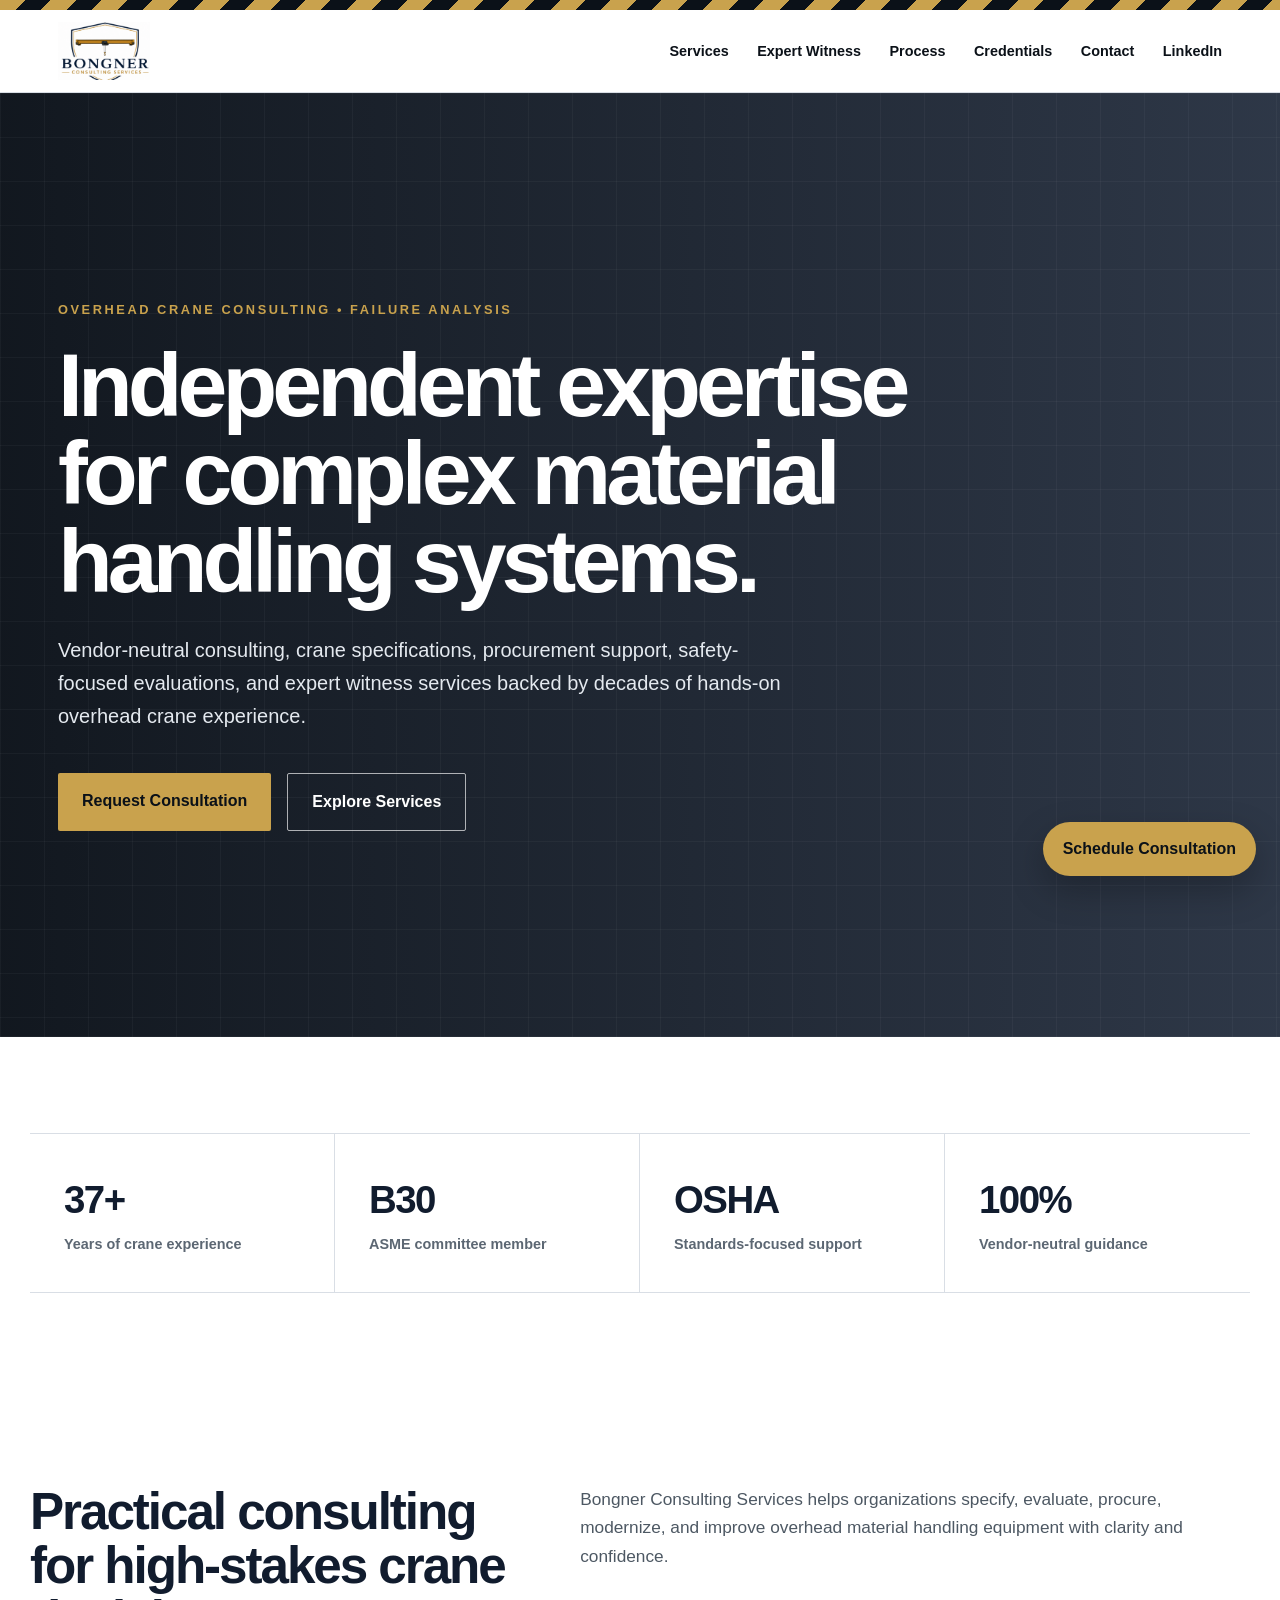
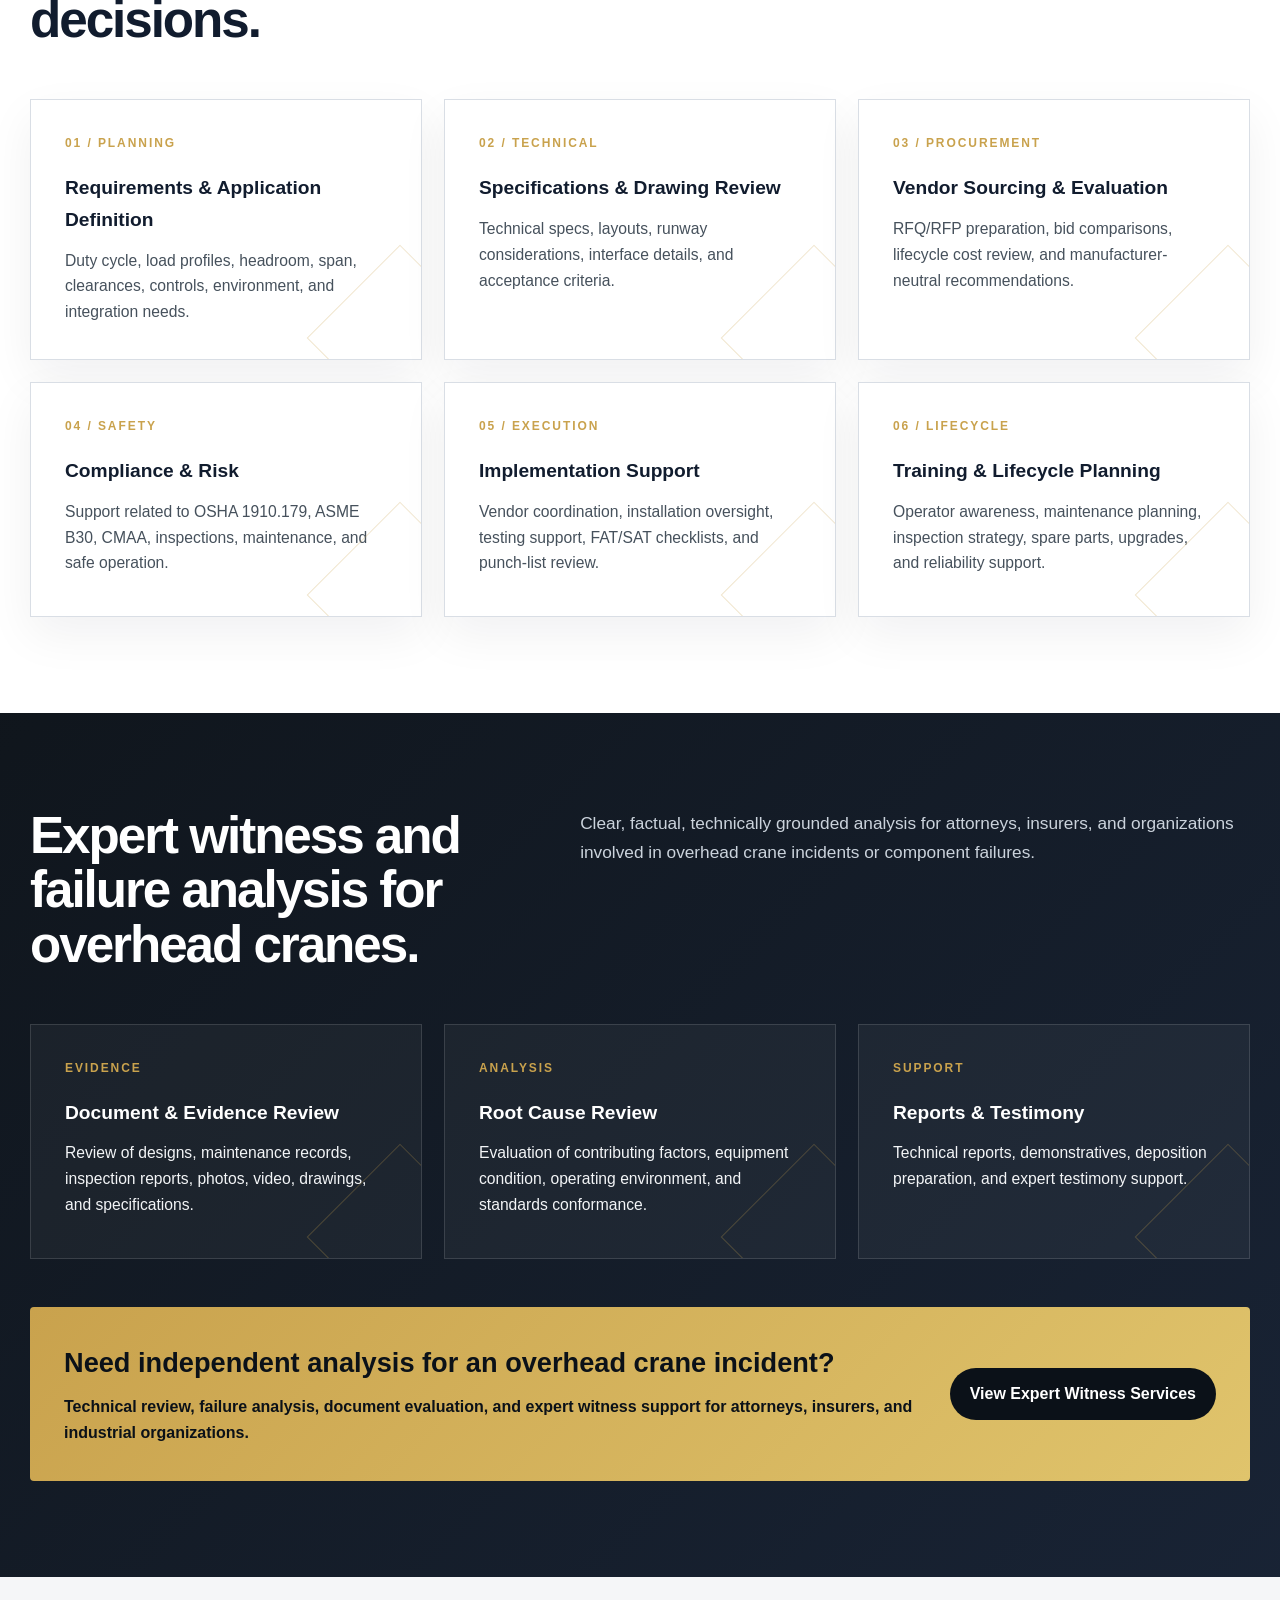
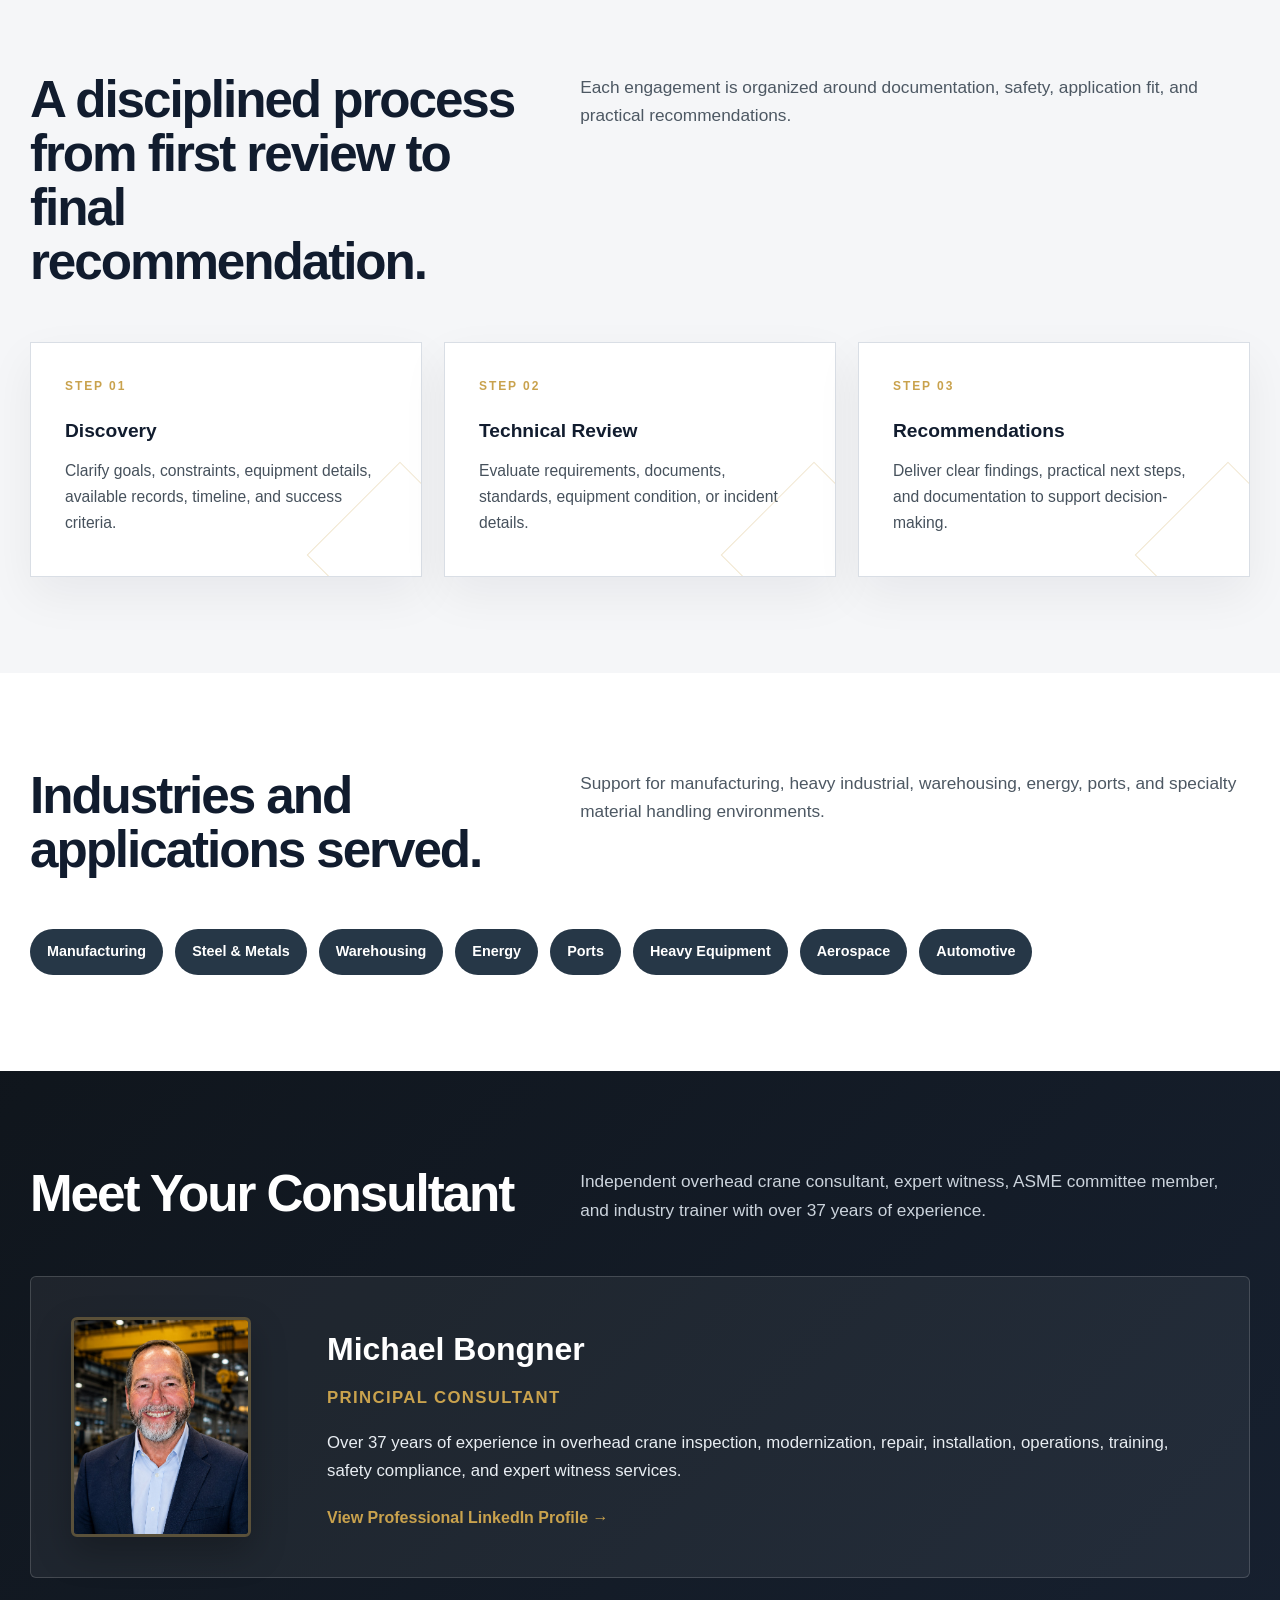
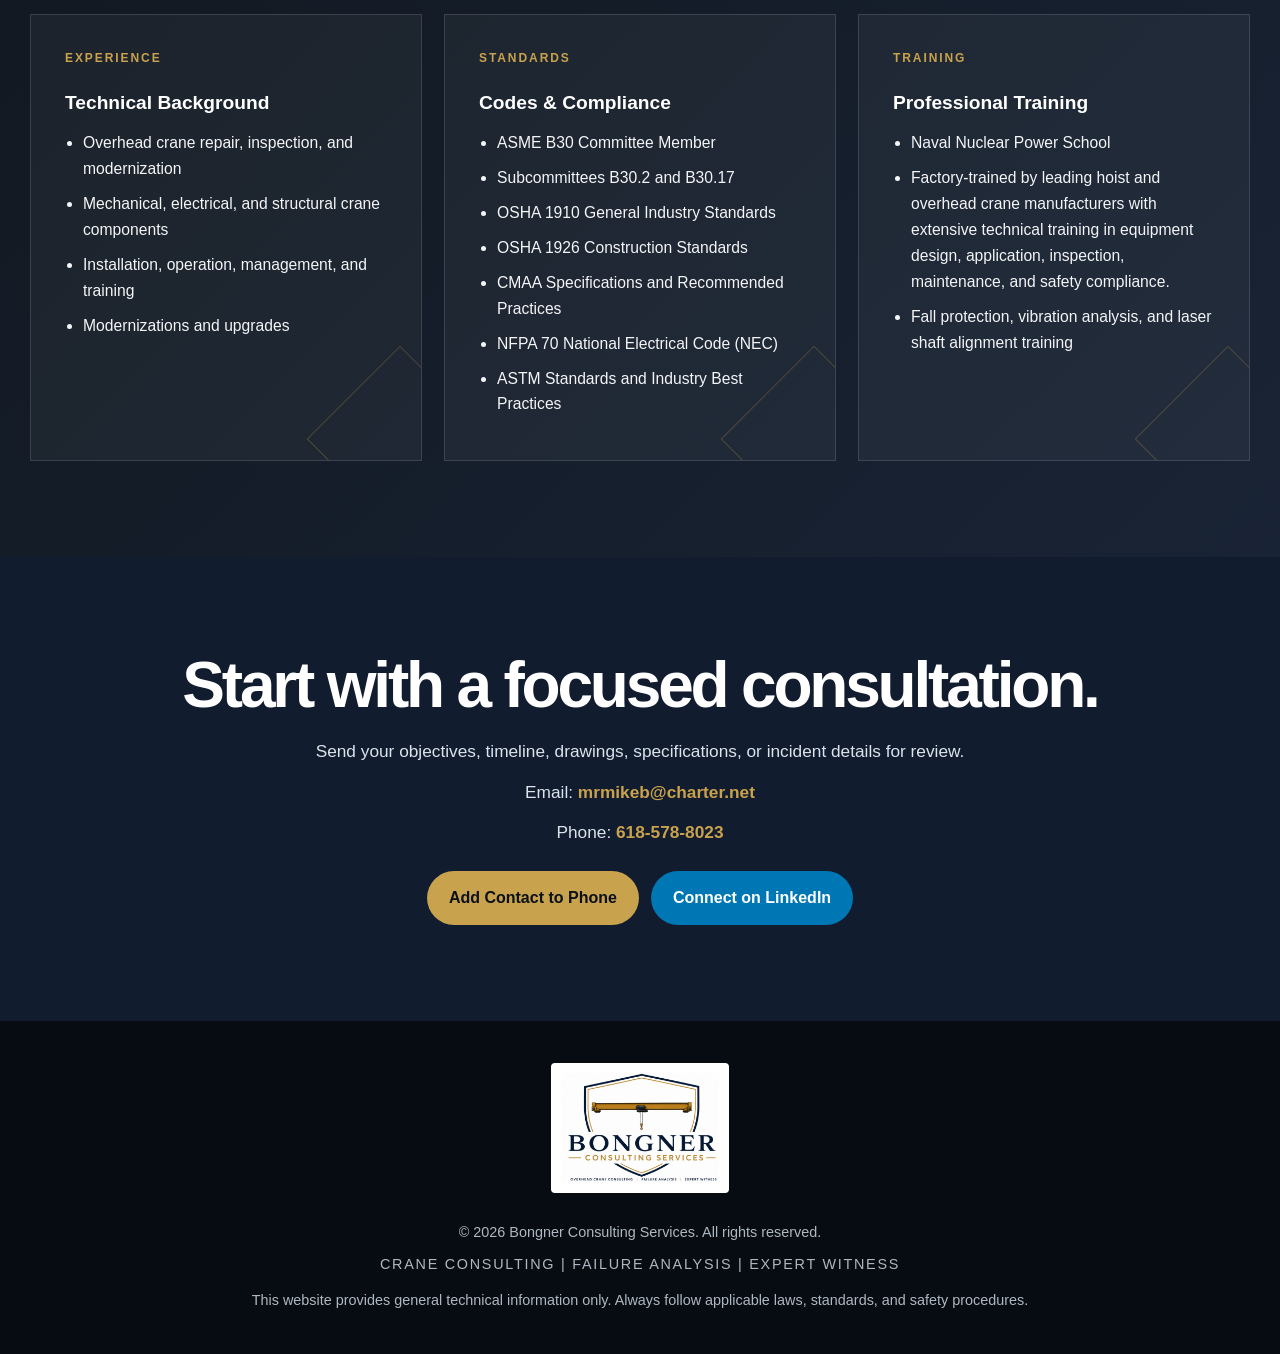
==== commit a0d7a200: "Update index.html" ====
--- a/index.html
+++ b/index.html
@@ -6,10 +6,6 @@
 
   <title>Bongner Consulting Services | Overhead Crane Consulting</title>
   <meta name="description" content="Independent overhead crane consulting, material handling specifications, failure analysis, and expert witness services." />
-
-  <!-- Favicon / app icons -->
-  <link rel="icon" type="image/png" href="assets/img/favicon-32.png">
-  <link rel="apple-touch-icon" href="assets/img/apple-touch-icon.png">
 
   <!-- Google Analytics - replace G-XXXXXXXXXX with your real Measurement ID -->
   <script async src="https://www.googletagmanager.com/gtag/js?id=G-XXXXXXXXXX"></script>
@@ -50,7 +46,7 @@
     }
 
     .industrial-strip {
-      height: 8px;
+      height: 10px;
       background: repeating-linear-gradient(
         135deg,
         var(--gold) 0 18px,
@@ -62,7 +58,7 @@
       position: sticky;
       top: 0;
       z-index: 1000;
-      background: rgba(255,255,255,.97);
+      background: rgba(255,255,255,.96);
       border-bottom: 1px solid var(--line);
       backdrop-filter: blur(14px);
     }
@@ -74,57 +70,23 @@
       display: flex;
       justify-content: space-between;
       align-items: center;
-      gap: 28px;
-    }
-
-    .brand-lockup {
+    }
+
+    .brand-logo {
       display: flex;
       align-items: center;
-      gap: 13px;
       text-decoration: none;
-      min-width: 265px;
-    }
-
-    .brand-lockup img {
-      height: 48px;
-      width: 48px;
-      object-fit: contain;
+    }
+
+    .brand-logo img {
+      height: 58px;
+      width: auto;
       display: block;
-    }
-
-    .brand-text {
-      display: flex;
-      flex-direction: column;
-      line-height: 1.1;
-    }
-
-    .brand-name {
-      color: var(--navy);
-      font-weight: 900;
-      letter-spacing: .08em;
-      text-transform: uppercase;
-      font-size: .92rem;
-    }
-
-    .brand-subtitle {
-      color: var(--gold);
-      font-weight: 800;
-      letter-spacing: .14em;
-      text-transform: uppercase;
-      font-size: .63rem;
-      margin-top: 4px;
-    }
-
-    nav {
-      display: flex;
-      align-items: center;
-      flex-wrap: wrap;
-      justify-content: flex-end;
-      gap: 22px;
     }
 
     nav a {
       text-decoration: none;
+      margin-left: 24px;
       font-size: .9rem;
       font-weight: 700;
       color: var(--ink);
@@ -132,20 +94,6 @@
 
     nav a:hover {
       color: var(--gold);
-    }
-
-    .staff-link {
-      color: var(--slate);
-      border: 1px solid var(--line);
-      padding: 8px 12px;
-      border-radius: 999px;
-      font-size: .82rem;
-      background: #ffffff;
-    }
-
-    .staff-link:hover {
-      border-color: var(--gold);
-      color: var(--navy);
     }
 
     .hero {
@@ -486,64 +434,6 @@
 
     .leadership-card a:hover {
       text-decoration: underline;
-    }
-
-    .portal-section {
-      background:
-        linear-gradient(135deg, #f8f9fb, #eef1f4);
-      border-top: 1px solid var(--line);
-      border-bottom: 1px solid var(--line);
-    }
-
-    .portal-grid {
-      display: grid;
-      grid-template-columns: repeat(4, 1fr);
-      gap: 18px;
-    }
-
-    .portal-card {
-      background: #ffffff;
-      border: 1px solid var(--line);
-      padding: 26px;
-      text-decoration: none;
-      color: var(--ink);
-      box-shadow: 0 14px 34px rgba(16,24,32,.06);
-      transition: all .25s ease;
-      min-height: 160px;
-    }
-
-    .portal-card:hover {
-      transform: translateY(-3px);
-      border-color: rgba(201,162,77,.65);
-      box-shadow: 0 18px 42px rgba(16,24,32,.1);
-    }
-
-    .portal-card span {
-      display: block;
-      color: var(--gold);
-      font-weight: 900;
-      letter-spacing: .15em;
-      text-transform: uppercase;
-      font-size: .72rem;
-      margin-bottom: 12px;
-    }
-
-    .portal-card h3 {
-      color: var(--navy);
-      margin-bottom: 8px;
-      font-size: 1.08rem;
-    }
-
-    .portal-card p {
-      color: #53606c;
-      font-size: .94rem;
-    }
-
-    .portal-note {
-      margin-top: 22px;
-      color: #596673;
-      font-size: .92rem;
-      max-width: 860px;
     }
 
     .contact {
@@ -629,10 +519,10 @@
     }
 
     .footer-logo {
-      width: 260px;
+      height: 130px;
+      width: auto;
       max-width: 90%;
-      height: auto;
-      margin-bottom: 18px;
+      margin-bottom: 20px;
       background: #ffffff;
       padding: 10px;
       border-radius: 4px;
@@ -646,38 +536,23 @@
       margin: 8px 0 12px;
     }
 
-    @media (max-width: 1000px) {
-      .nav {
-        align-items: flex-start;
-      }
-
-      nav {
-        gap: 14px;
-      }
-
-      .portal-grid {
-        grid-template-columns: repeat(2, 1fr);
-      }
-    }
-
     @media (max-width: 900px) {
       .nav {
         display: block;
         padding: 12px 20px;
       }
 
-      .brand-lockup img {
-        height: 44px;
-        width: 44px;
+      .brand-logo img {
+        height: 48px;
       }
 
       nav {
-        justify-content: flex-start;
         margin-top: 14px;
       }
 
       nav a {
         display: inline-block;
+        margin: 8px 16px 0 0;
       }
 
       .section-heading,
@@ -706,25 +581,17 @@
       }
 
       .footer-logo {
-        width: 220px;
+        height: 95px;
       }
     }
 
     @media (max-width: 700px) {
-      .portal-grid {
-        grid-template-columns: 1fr;
-      }
-
       .floating-consult {
         right: 16px;
         bottom: 16px;
         font-size: .85rem;
         padding: 12px 16px;
       }
-
-      .brand-lockup {
-        min-width: auto;
-      }
     }
   </style>
 </head>
@@ -735,15 +602,10 @@
 
 <header>
   <div class="nav">
-    <a href="index.html" class="brand-lockup">
+    <a href="index.html" class="brand-logo">
       <img
-        src="assets/img/bongner-logo-shield-mark.png"
-        alt="Bongner Consulting Services logo">
-
-      <span class="brand-text">
-        <span class="brand-name">Bongner</span>
-        <span class="brand-subtitle">Consulting Services</span>
-      </span>
+        src="assets/img/bongner-logo-primary-no-tagline.png"
+        alt="Bongner Consulting Services">
     </a>
 
     <nav>
@@ -753,7 +615,6 @@
       <a href="#credentials">Credentials</a>
       <a href="#contact">Contact</a>
       <a href="https://www.linkedin.com/in/michaelbongner" target="_blank" rel="noopener">LinkedIn</a>
-      <a class="staff-link" href="#employee-portal">Staff Portal</a>
     </nav>
   </div>
 </header>
@@ -1024,49 +885,6 @@
   </div>
 </section>
 
-<section id="employee-portal" class="portal-section">
-  <div class="container">
-    <div class="section-heading">
-      <h2>Staff Portal</h2>
-      <p>
-        Internal shortcuts for Bongner Consulting Services staff. Access is controlled by the linked services,
-        so keep shared files and business tools permission-protected.
-      </p>
-    </div>
-
-    <div class="portal-grid">
-      <a class="portal-card" href="https://drive.google.com/" target="_blank" rel="noopener">
-        <span>Documents</span>
-        <h3>Google Drive</h3>
-        <p>Upload, organize, and access company documents, templates, and project files.</p>
-      </a>
-
-      <a class="portal-card" href="https://calendar.google.com/" target="_blank" rel="noopener">
-        <span>Calendar</span>
-        <h3>Company Calendar</h3>
-        <p>Review appointments, consultations, deadlines, inspections, and follow-ups.</p>
-      </a>
-
-      <a class="portal-card" href="https://www.waveapps.com/" target="_blank" rel="noopener">
-        <span>Invoices</span>
-        <h3>Wave Accounting</h3>
-        <p>Create, send, and track invoices using the company Wave account.</p>
-      </a>
-
-      <a class="portal-card" href="https://contacts.google.com/" target="_blank" rel="noopener">
-        <span>Contacts</span>
-        <h3>Business Contacts</h3>
-        <p>Access saved business contacts, client information, and professional connections.</p>
-      </a>
-    </div>
-
-    <p class="portal-note">
-      Note: this is a shortcut portal, not a public login system. For privacy, only share Google Drive folders,
-      calendars, and Wave access with approved users.
-    </p>
-  </div>
-</section>
-
 <section id="contact" class="contact">
   <div class="container">
     <h2>Start with a focused consultation.</h2>
@@ -1091,7 +909,7 @@
 
 <footer>
   <img
-    src="assets/img/bongner-logo-primary-no-tagline.png"
+    src="assets/img/bongner-logo-primary-full.png"
     alt="Bongner Consulting Services"
     class="footer-logo">
 
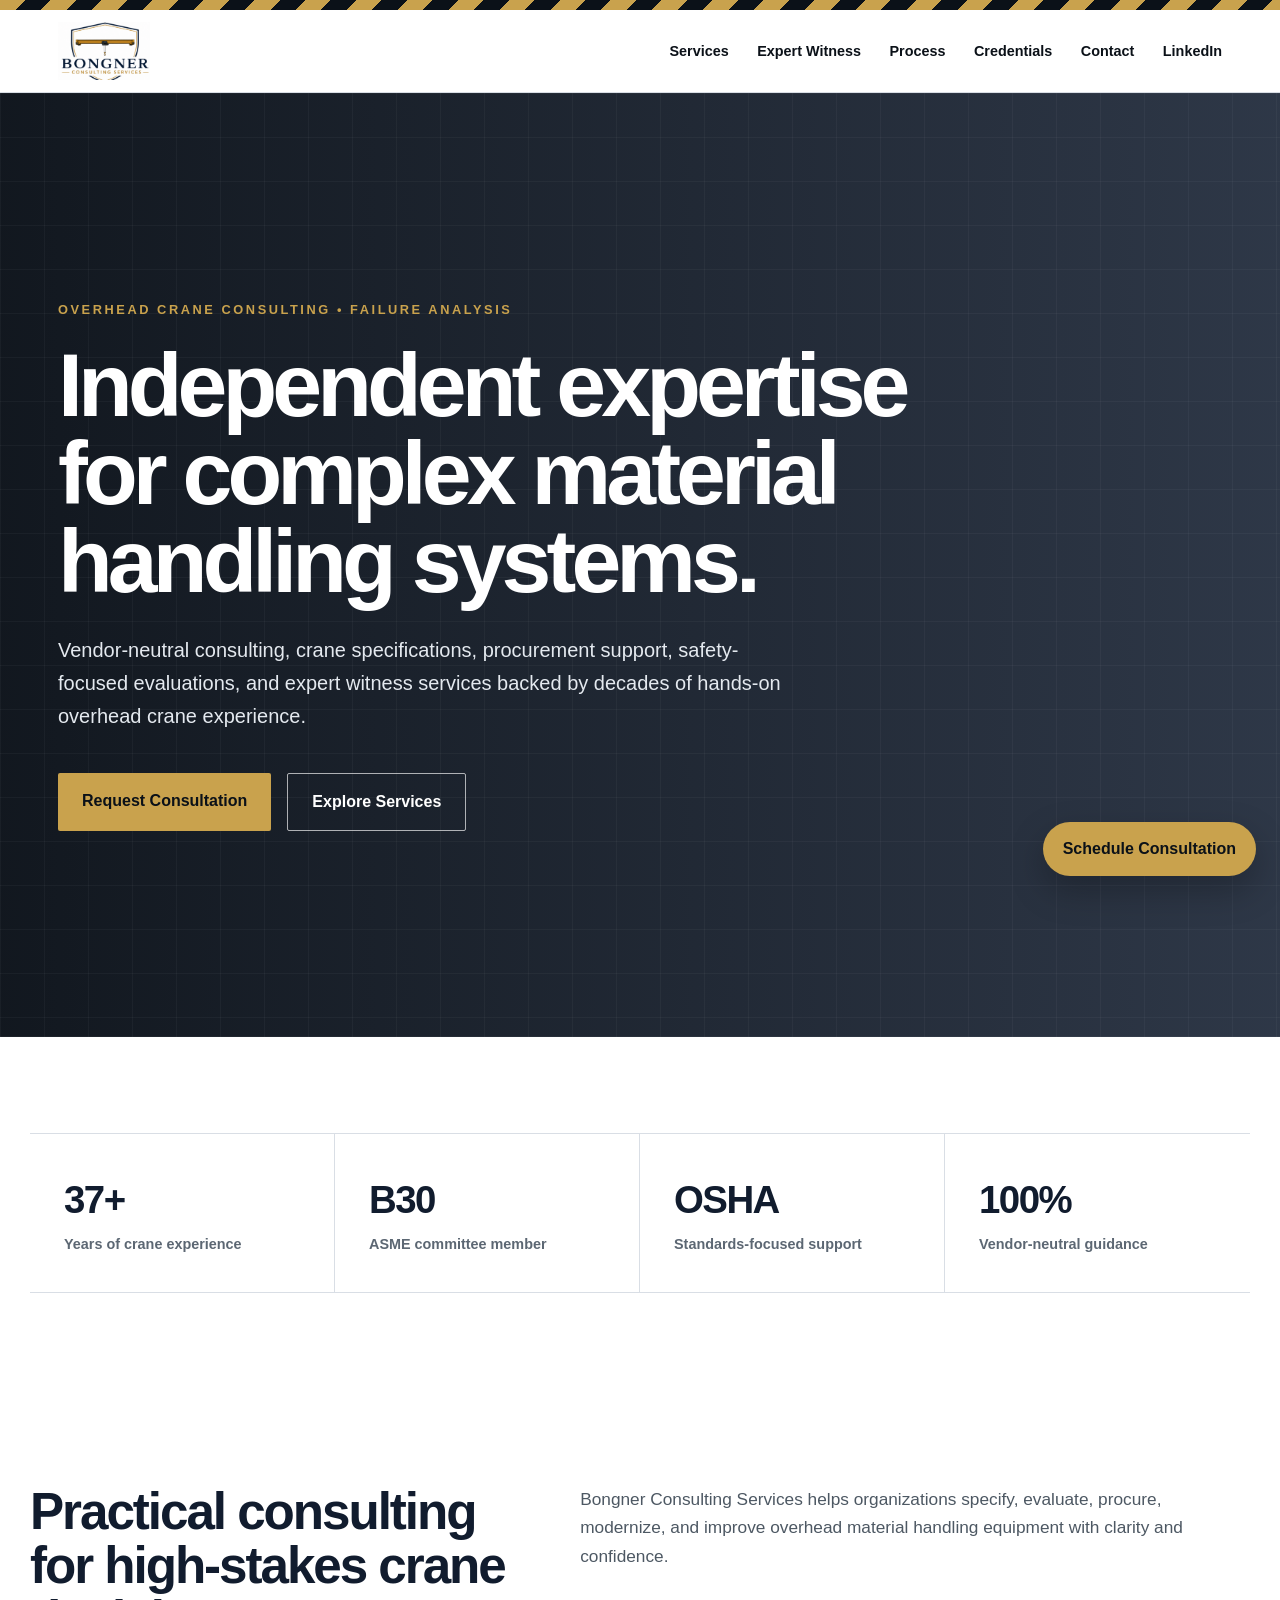
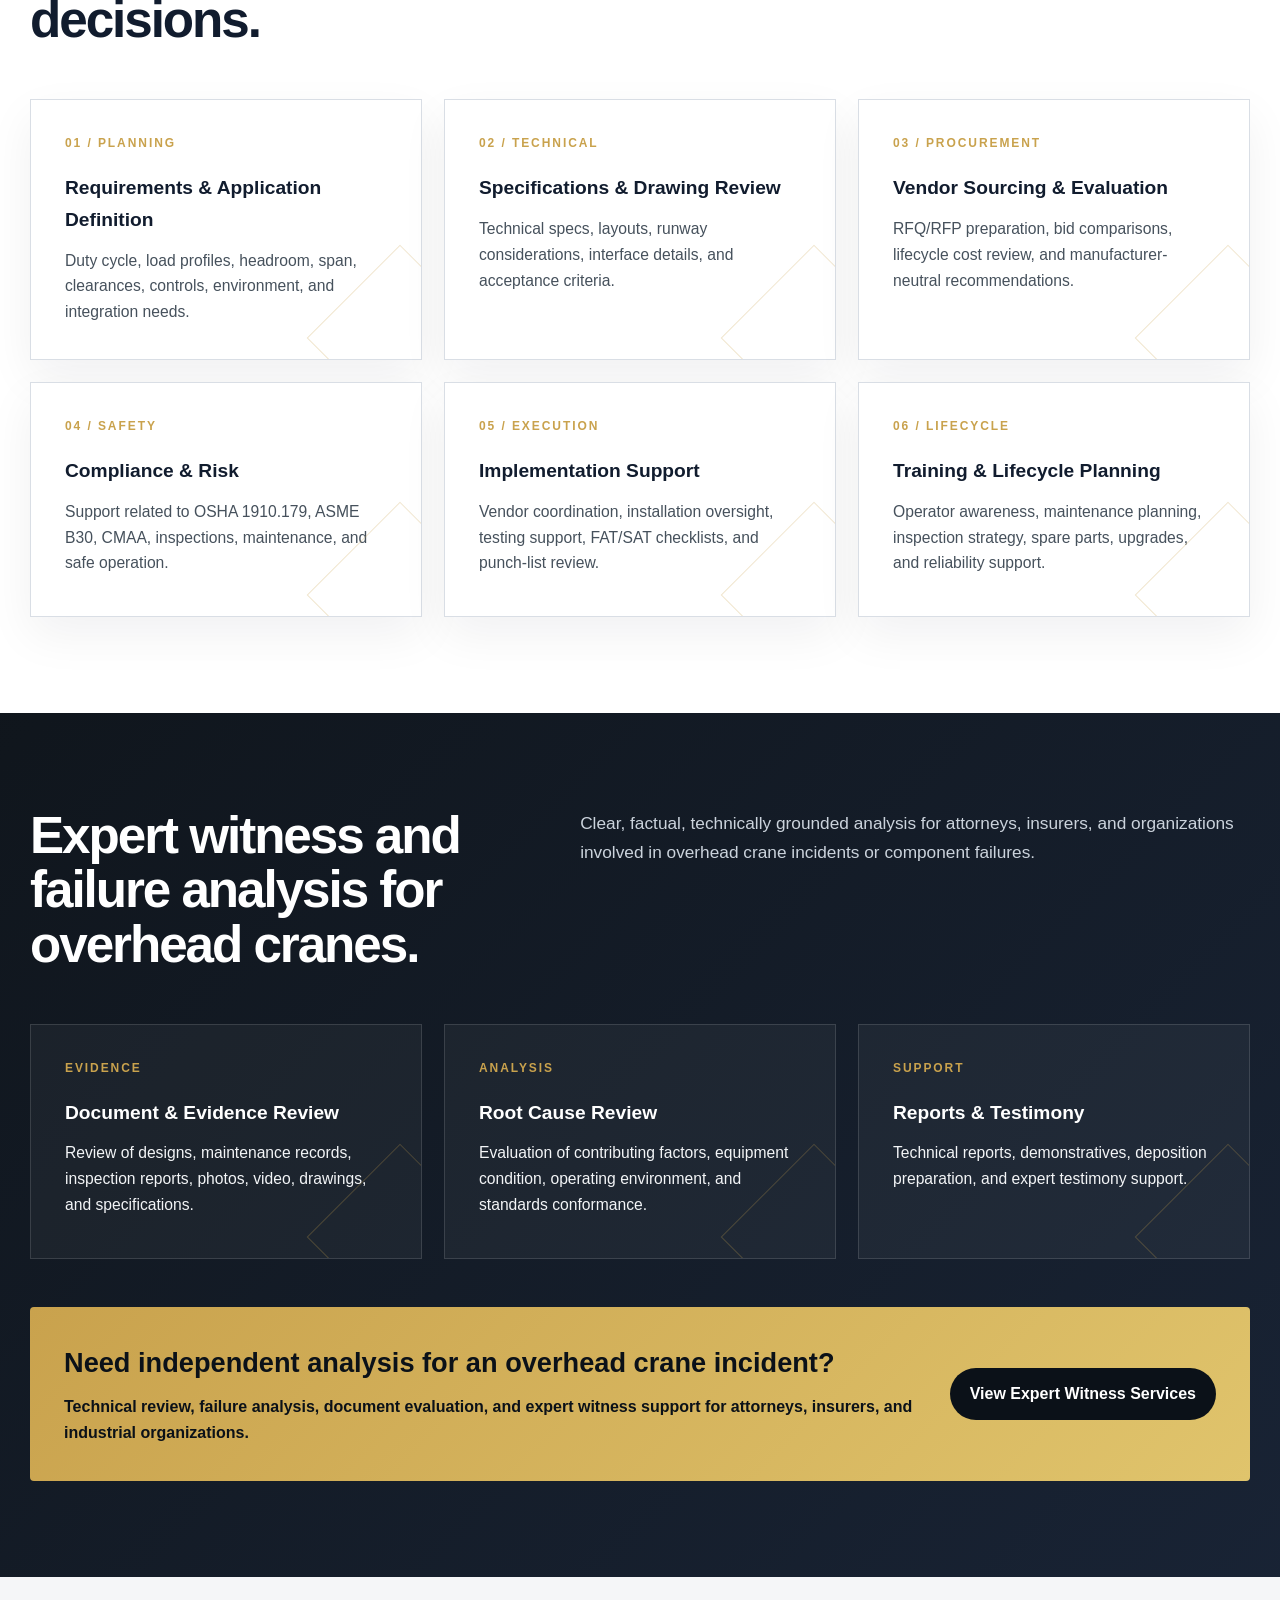
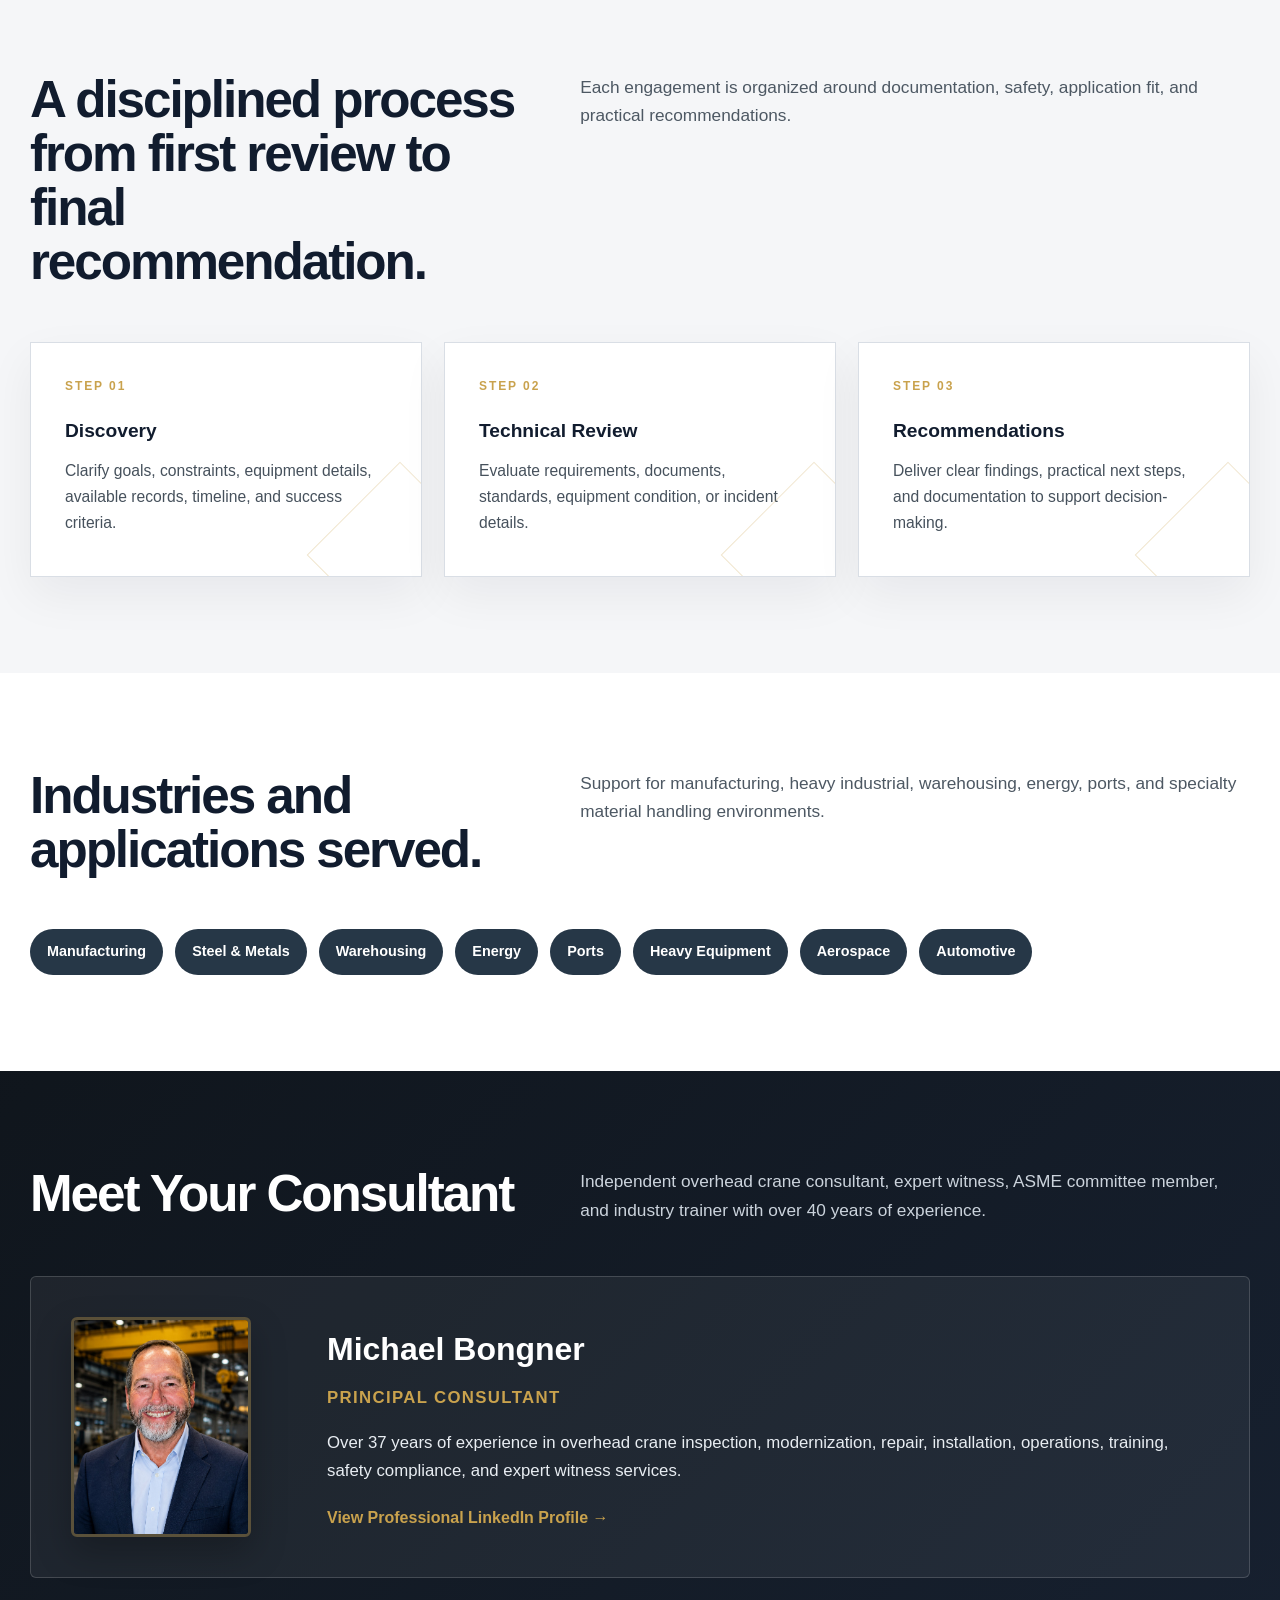
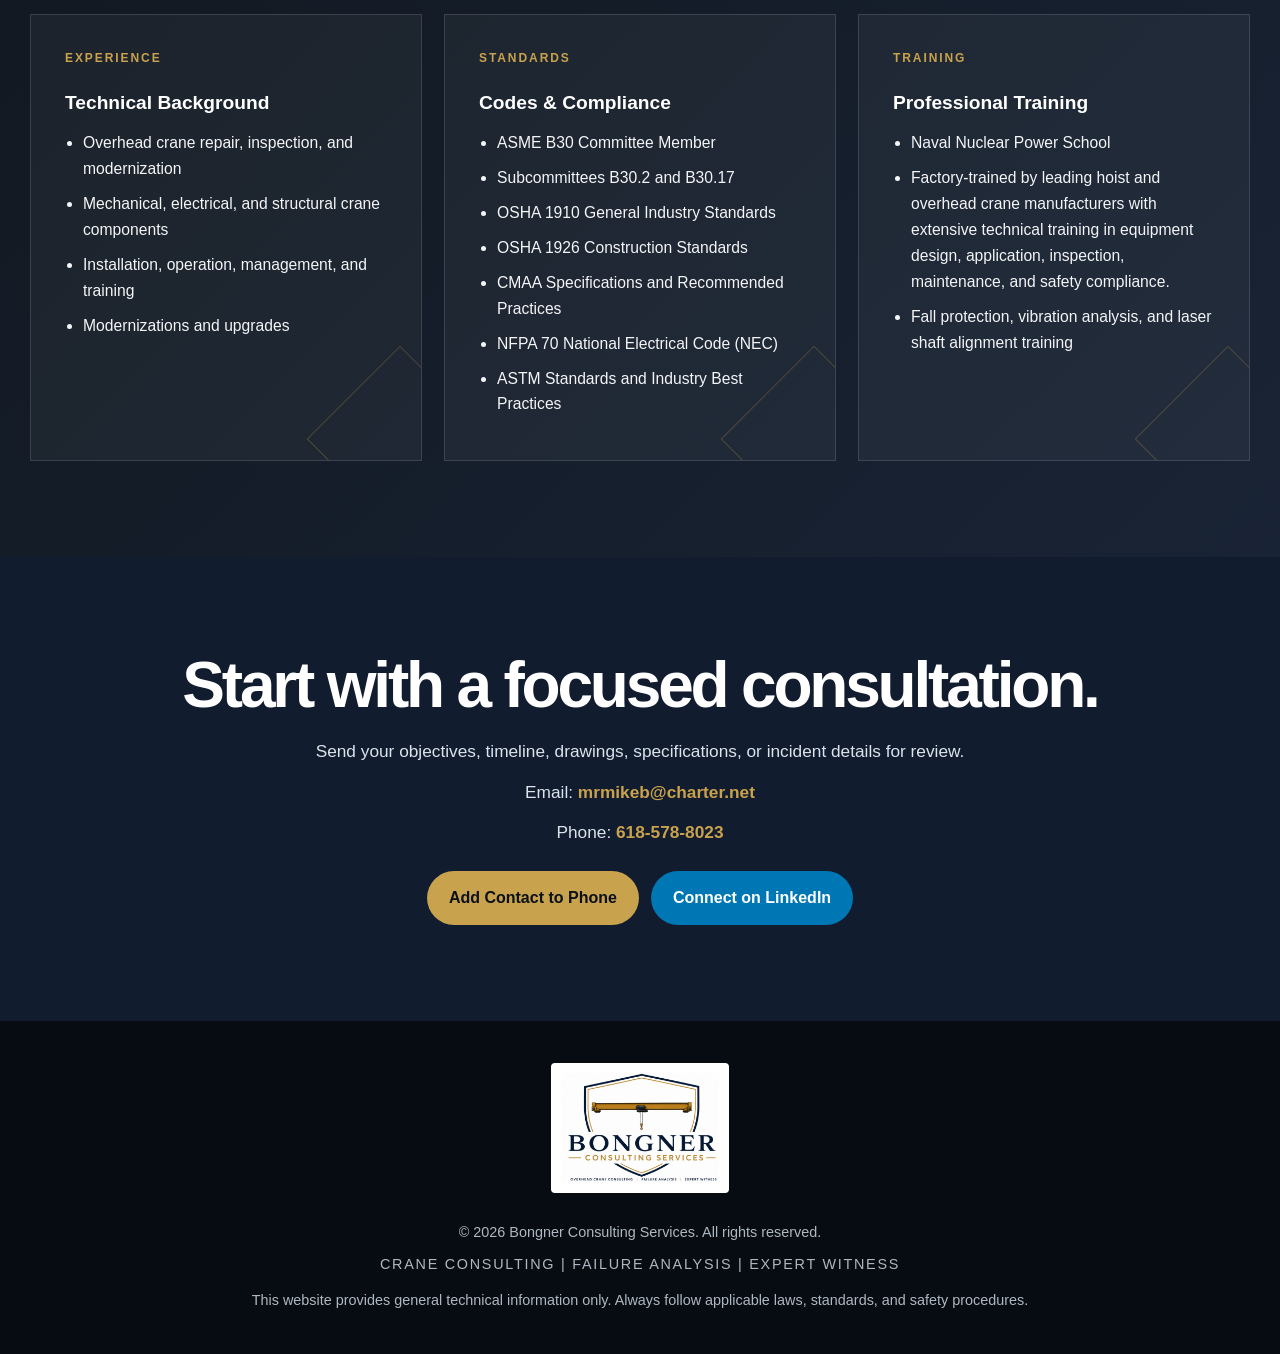
==== commit 2cf3e7e0: "Update index.html" ====
--- a/index.html
+++ b/index.html
@@ -820,7 +820,7 @@
       <h2>Meet Your Consultant</h2>
       <p>
         Independent overhead crane consultant, expert witness, ASME committee member,
-        and industry trainer with over 37 years of experience.
+        and industry trainer with over 40 years of experience.
       </p>
     </div>
 
